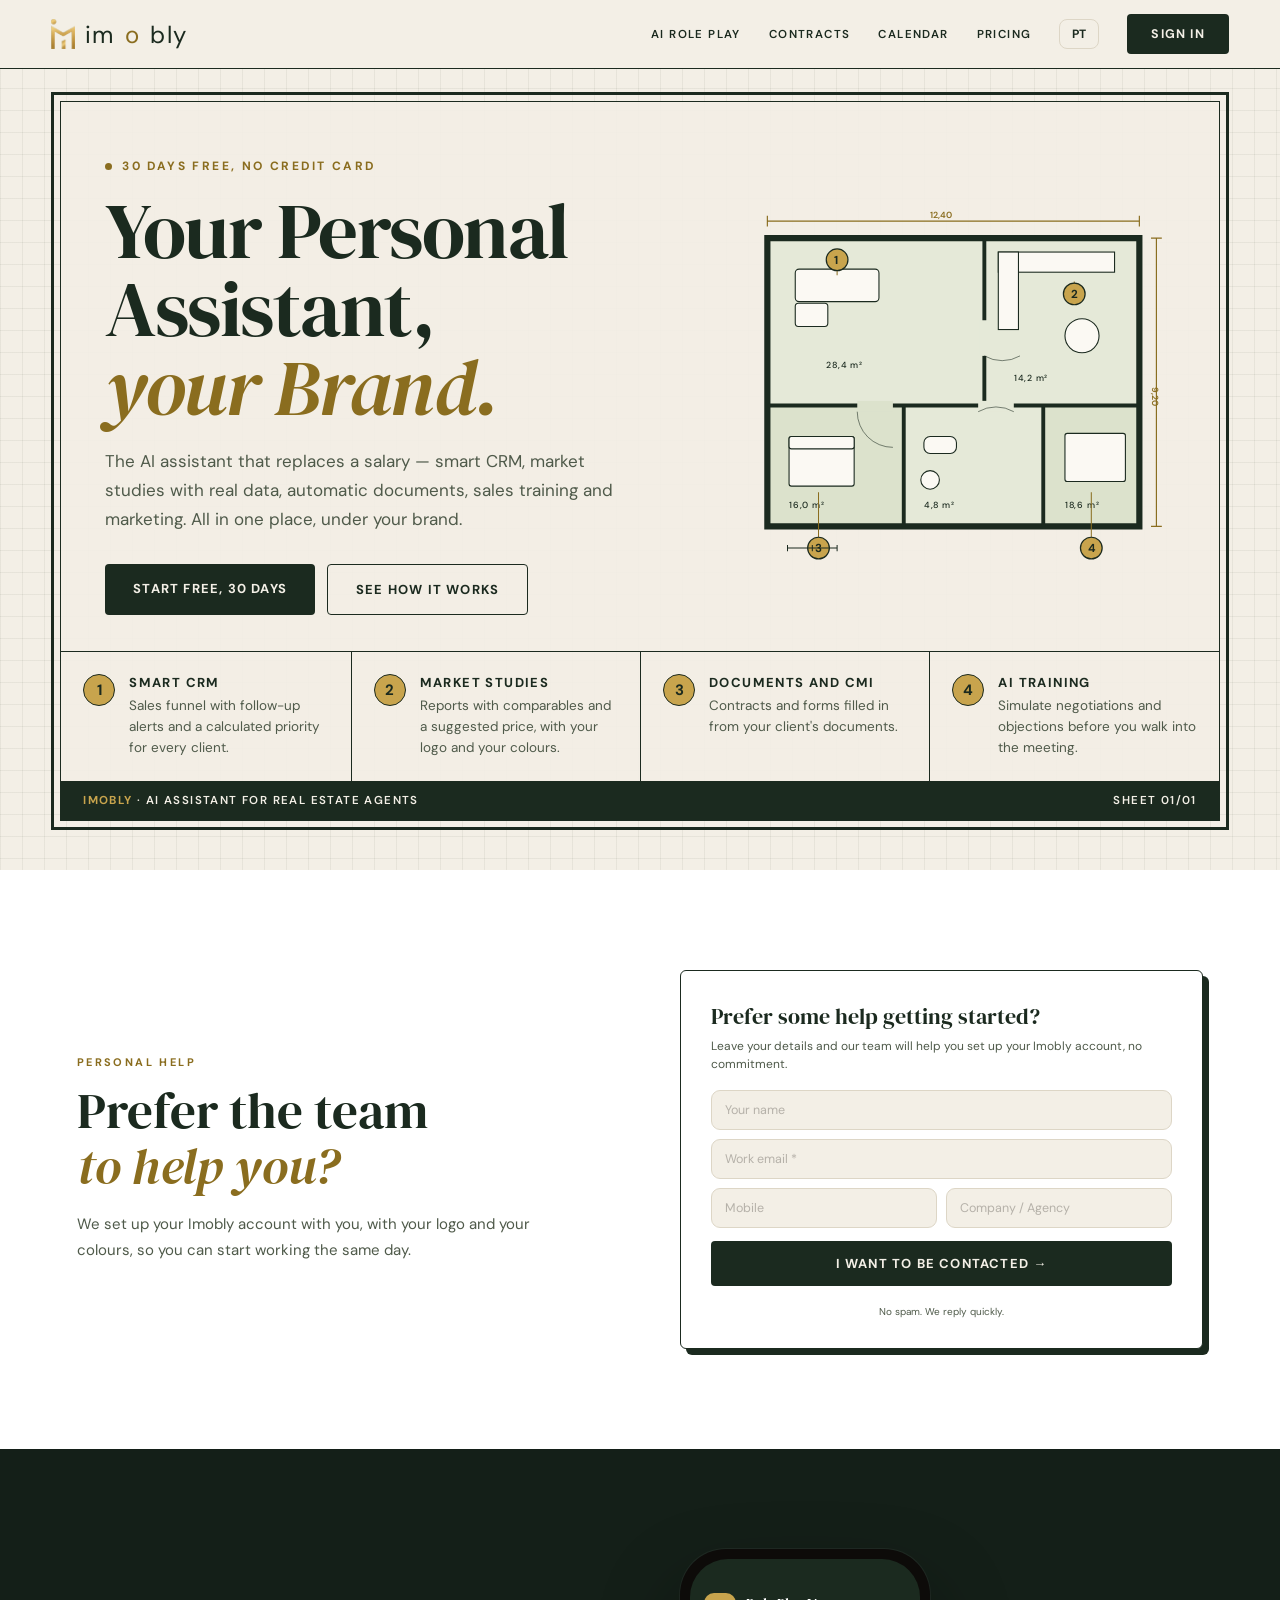
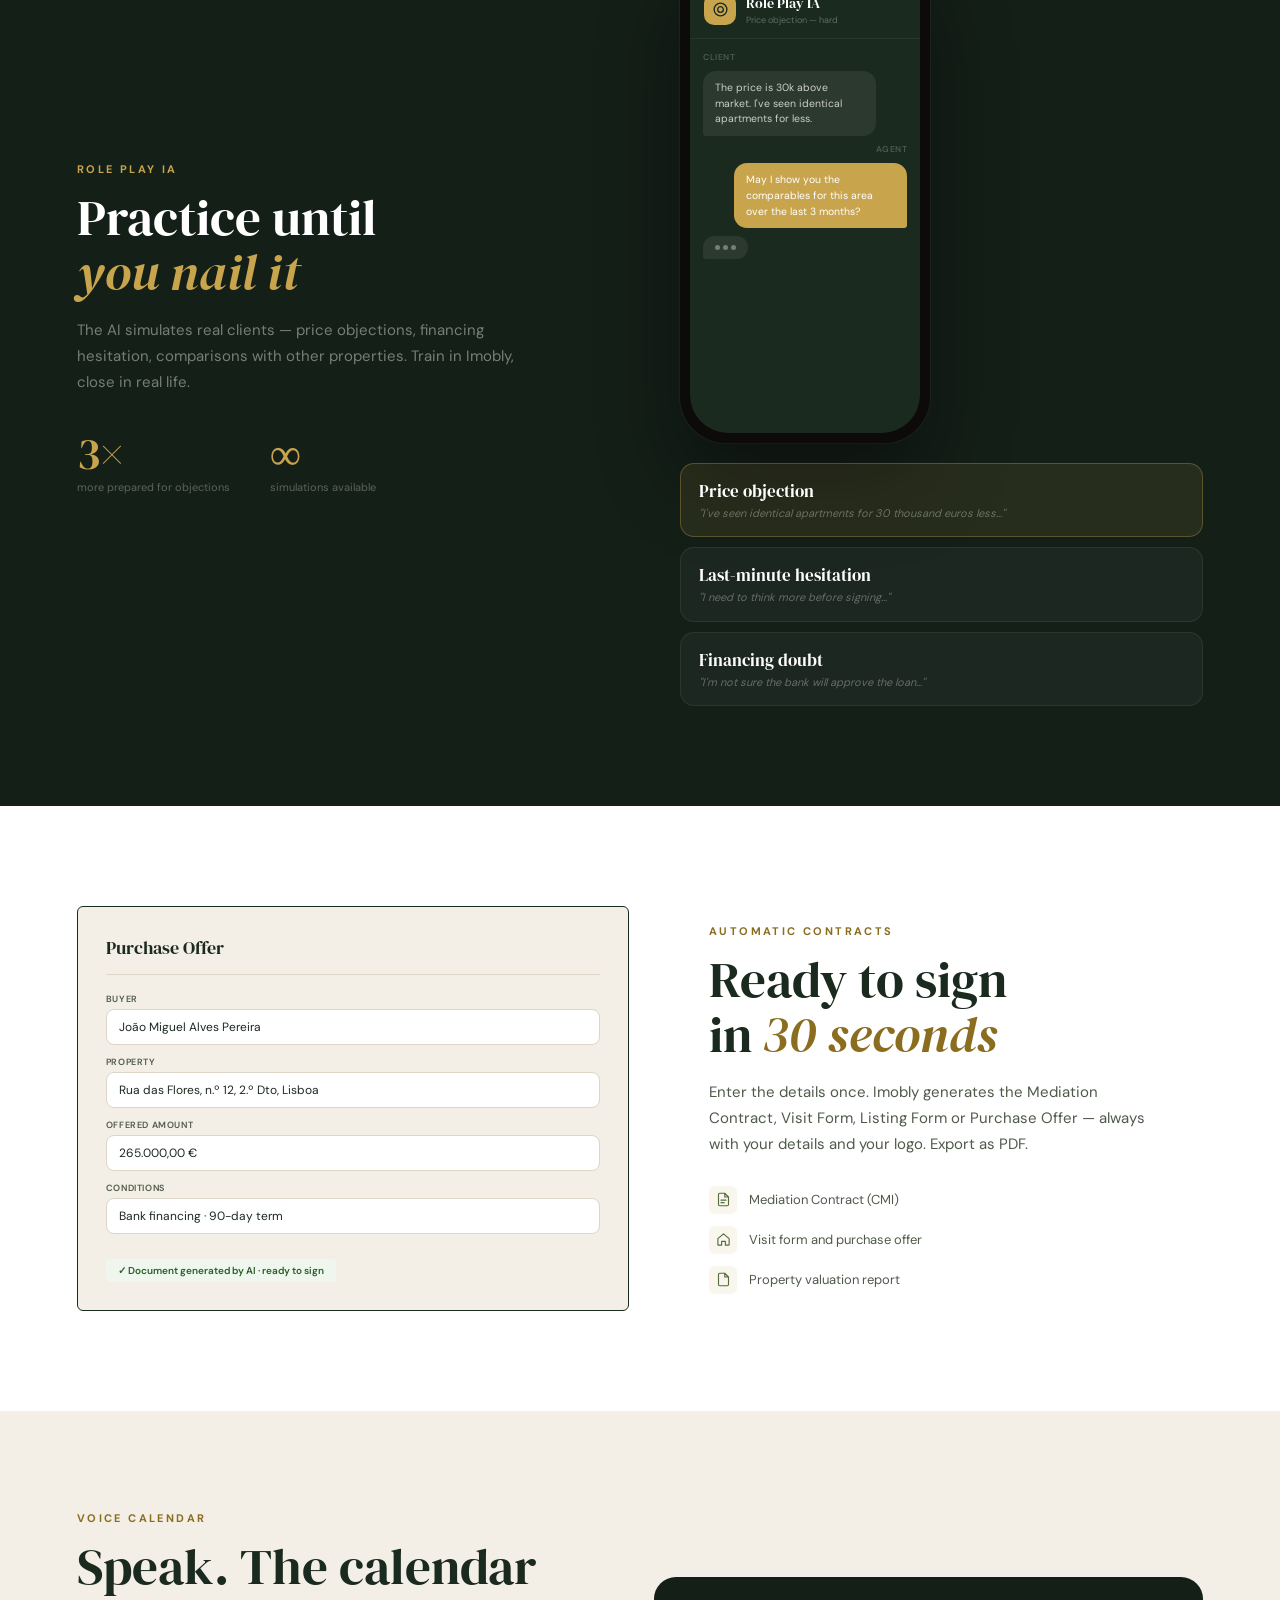
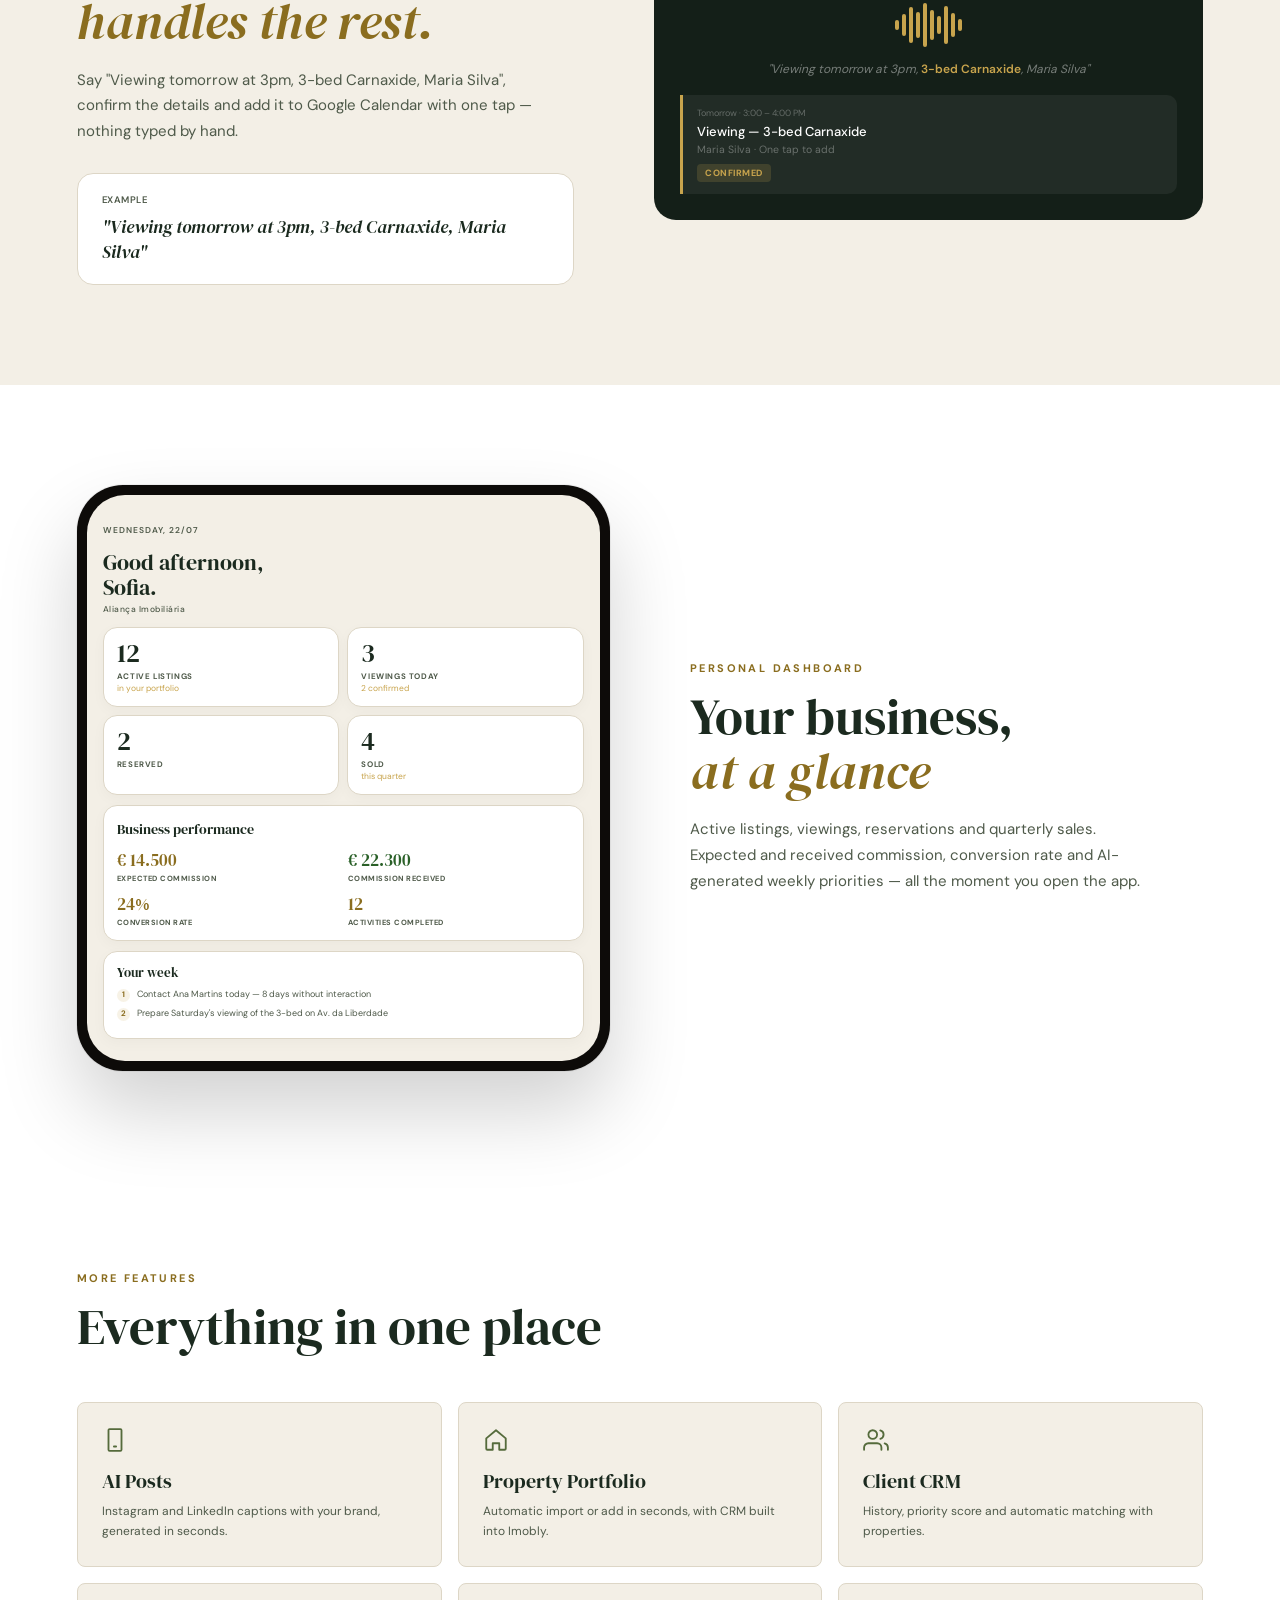
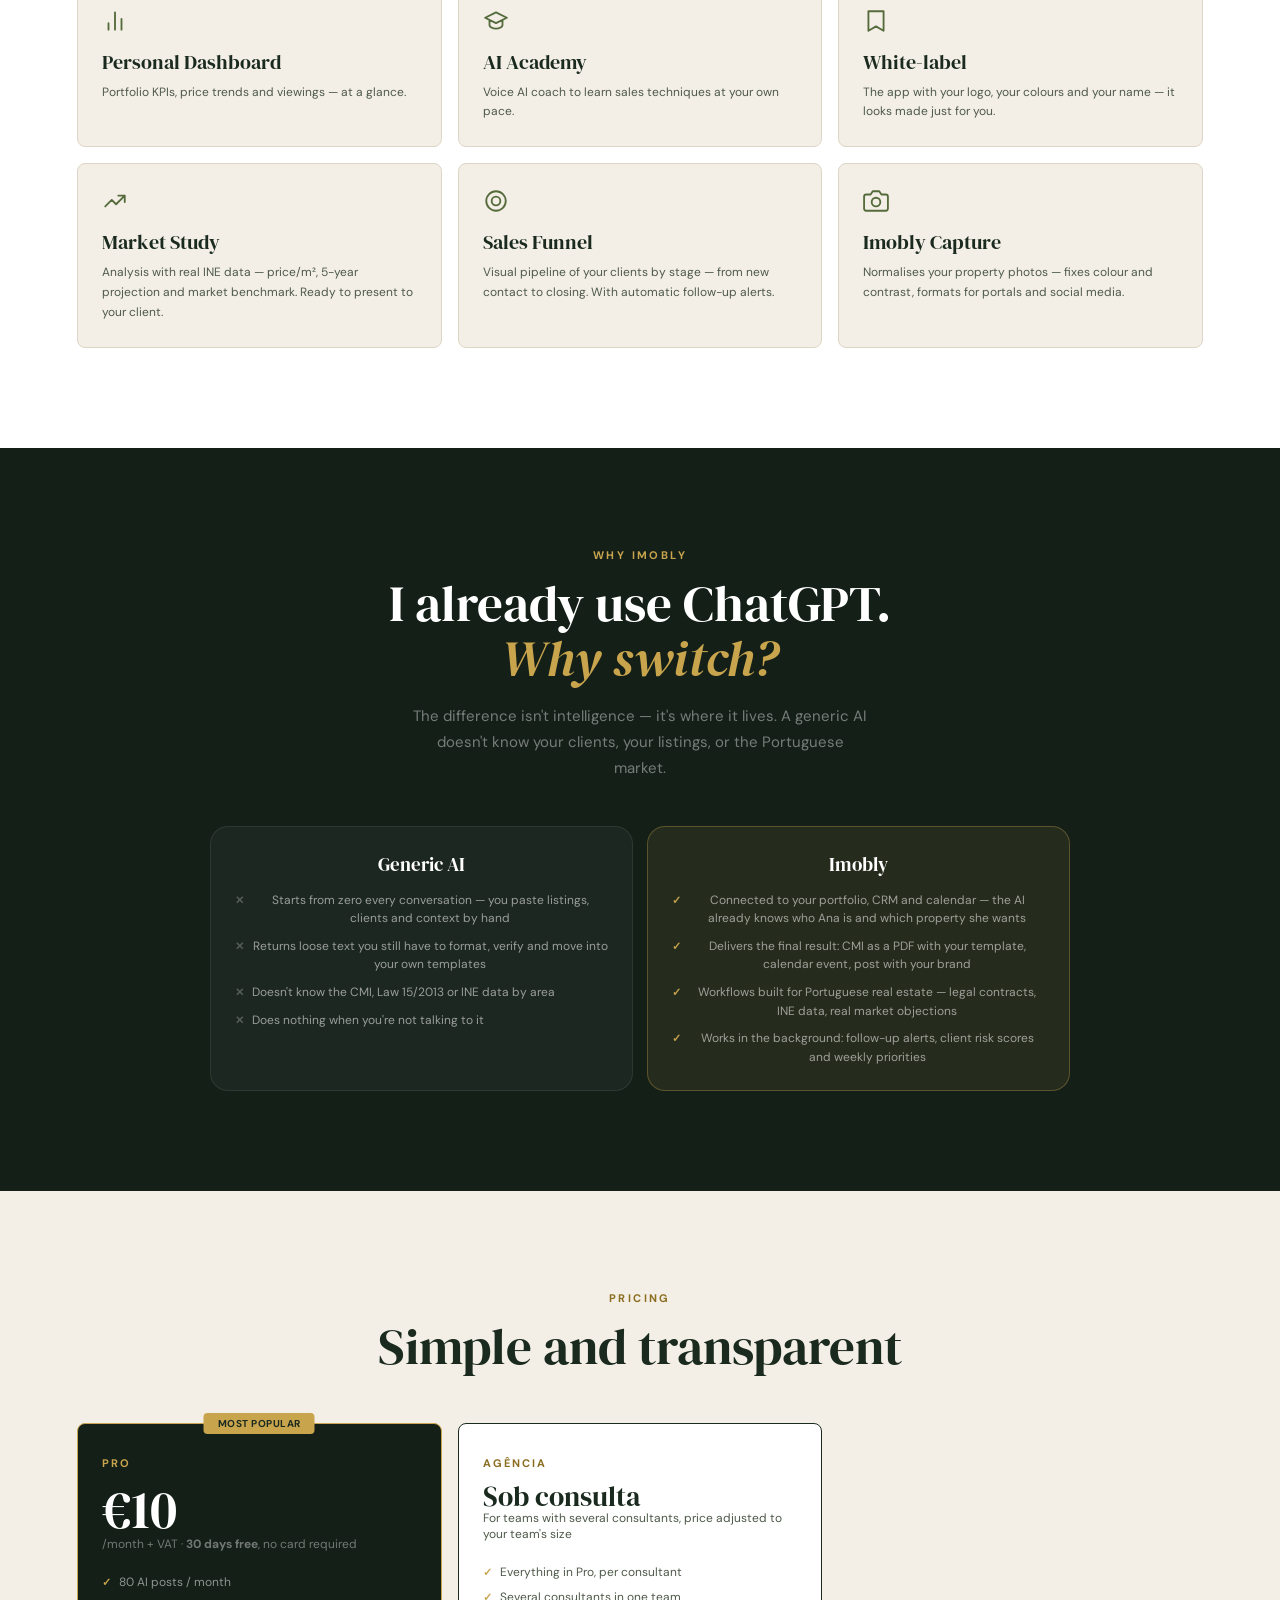
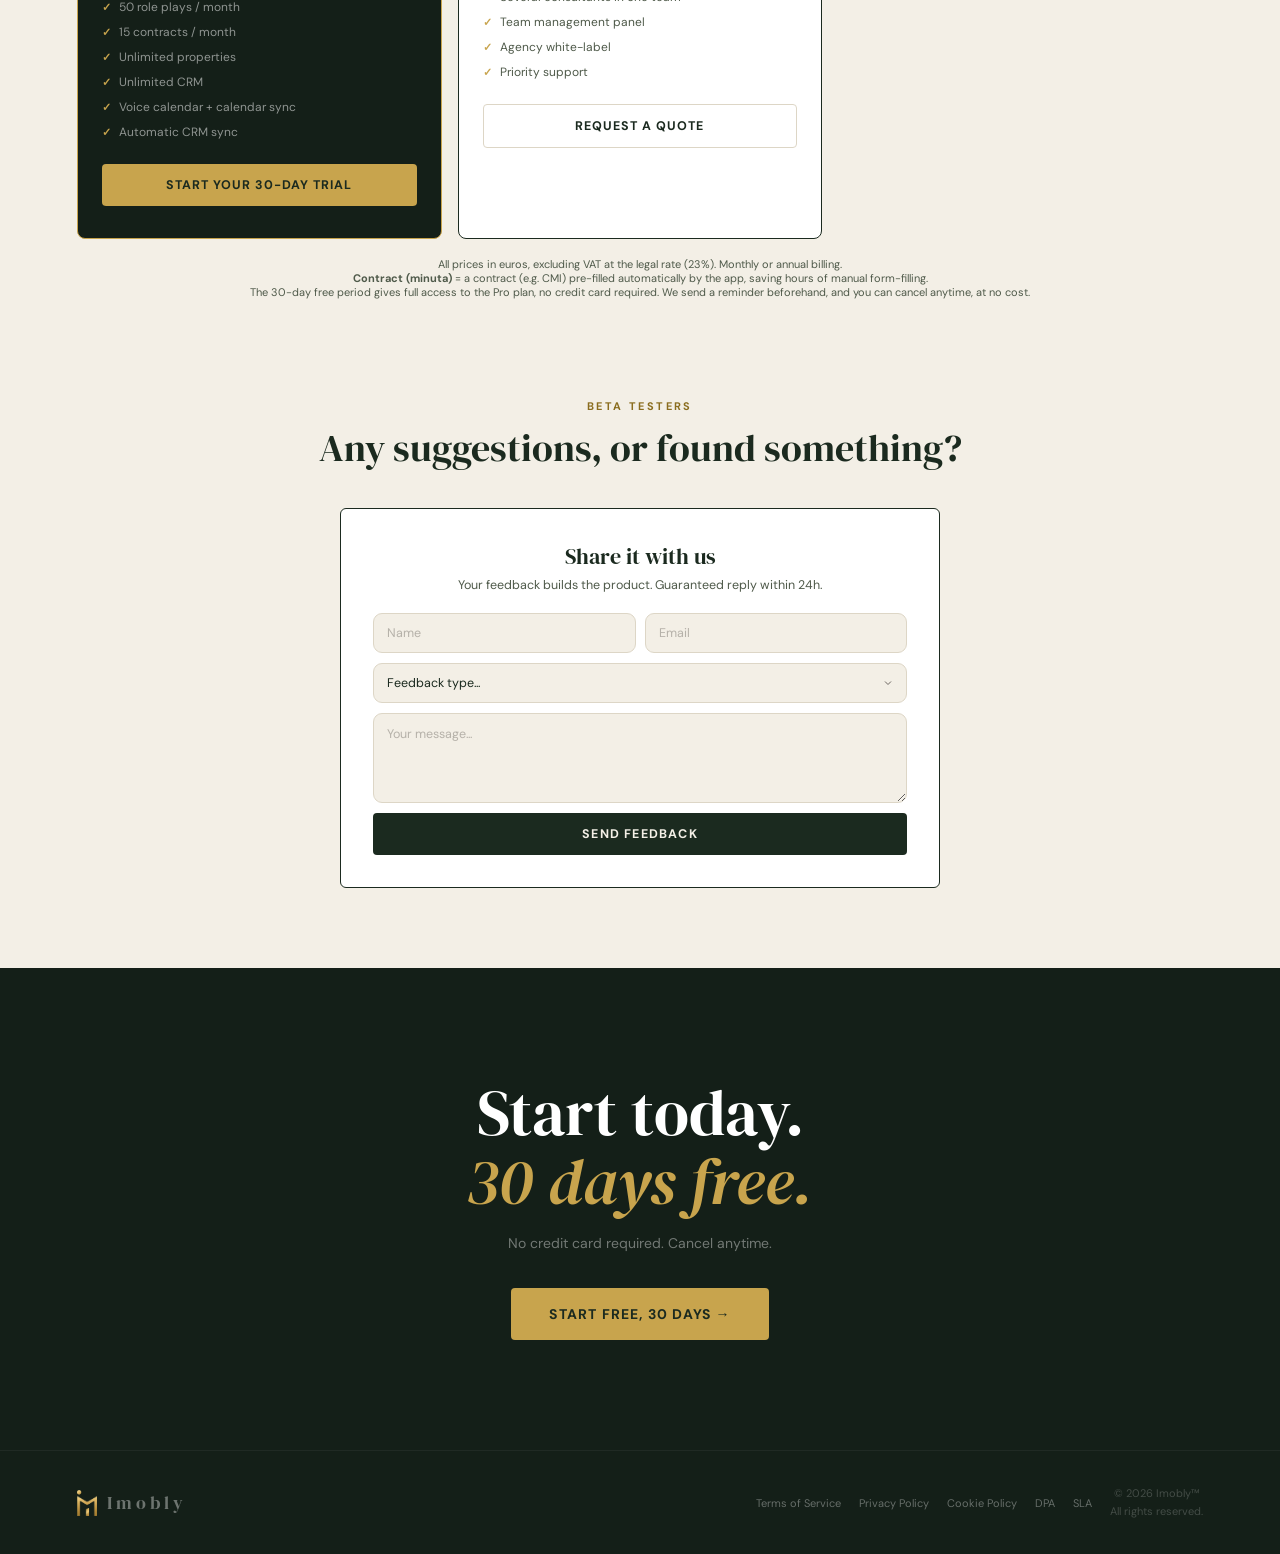
==== index.html @ bb4792b3 "Nova landing: folha de projeto com planta e legendas, DM Serif Display + DM Sans, cores da marca, sí" ====
<!DOCTYPE html>
<html lang="pt">
<head>
<meta charset="UTF-8">
<meta name="viewport" content="width=device-width, initial-scale=1.0">
<title>Imobly — A plataforma IA para consultores imobiliários</title>
<meta property="og:title" content="Imobly — A plataforma IA para consultores imobiliários">
<meta property="og:description" content="Role Play IA, minutas automáticas e agenda por voz. Os primeiros 100 a subscrever o plano Pro anual ganham 3 meses extra, grátis.">
<meta property="og:url" content="https://imobly.pt">
<meta property="og:image" content="https://imobly.pt/imobly-logo.png">
<link rel="canonical" href="https://imobly.pt">
<meta name="description" content="Role Play IA, minutas automáticas e agenda por voz. Os primeiros 100 a subscrever o plano Pro anual ganham 3 meses extra, grátis.">
<link rel="icon" type="image/png" sizes="512x512" href="/favicon-512.png">
<link rel="icon" type="image/png" sizes="192x192" href="/favicon-192.png">
<link rel="icon" type="image/png" sizes="32x32" href="/favicon-32.png">
<link rel="apple-touch-icon" href="/favicon-192.png">
<link rel="stylesheet" href="/fonts/fonts.css">
<script src="/vendor/supabase.js"></script>
<style>
body{font-variant-numeric:lining-nums}
*,*::before,*::after{box-sizing:border-box;margin:0;padding:0}
:root{
  --cream:#F3EFE6;--paper:#F6F3EC;--copper:#C8A44D;--copper-deep:#8A6D1F;
  --olive:#1B2A1F;--olive2:#2B3329;--champagne:#F3EFE6;--green:#556B3C;
  --ink:#1B2A1F;--slate:#4F5A4A;--border:#DDD6C6;
  --white:#FFFFFF;--dark:#141F18;--dark2:#1B2A1F;
  --corm:'DM Serif Display',Georgia,serif;--mont:'DM Sans',sans-serif;
}
html{scroll-behavior:smooth}
body{background:var(--cream);color:var(--ink);font-family:var(--mont);overflow-x:hidden}

/* NAV */
nav{position:fixed;top:0;left:0;right:0;z-index:100;padding:14px 4%;display:flex;align-items:center;justify-content:space-between;background:var(--cream);border-bottom:1px solid var(--ink)}
.logo{font-family:var(--mont);font-size:24px;font-weight:300;letter-spacing:1.5px;color:var(--ink);text-decoration:none}.logo .o{color:var(--copper-deep)}
.nav-links{display:flex;align-items:center;gap:28px}
.na{font-size:11.5px;font-weight:600;color:var(--ink);text-decoration:none;letter-spacing:1.4px;text-transform:uppercase;transition:color .2s}
.na:hover{color:var(--copper-deep)}
.btn{display:inline-block;padding:12px 24px;border-radius:4px;font-size:12.5px;font-weight:700;letter-spacing:1.2px;text-transform:uppercase;text-decoration:none;cursor:pointer;transition:all .2s;font-family:var(--mont);border:none}
.btn-c{background:var(--ink);color:var(--cream)}.btn-c:hover{background:var(--green)}
.btn-o{background:transparent;border:1.6px solid var(--ink);color:var(--ink)}.btn-o:hover{background:var(--ink);color:var(--cream)}

/* HERO — folha de projeto */
.sheet{background:var(--cream);background-image:linear-gradient(#1B2A1F0F 1px,transparent 1px),linear-gradient(90deg,#1B2A1F0F 1px,transparent 1px);background-size:22px 22px;padding:92px 4% 40px}
.sheet-frame{max-width:1240px;margin:0 auto;border:3px solid var(--ink);padding:6px}
.sheet-in{border:1px solid var(--ink);background:rgba(243,239,230,.9)}
.hero2{display:grid;grid-template-columns:minmax(0,7fr) minmax(0,5fr);gap:28px;padding:56px 44px 36px;align-items:center}
.kick{font-size:12px;font-weight:700;letter-spacing:2.4px;text-transform:uppercase;color:var(--copper-deep);margin-bottom:18px;display:flex;align-items:center;gap:10px}
.kick .tdot{background:var(--copper-deep)}
.tdot{width:7px;height:7px;border-radius:50%;background:var(--copper);animation:pulse 2s infinite}
@keyframes pulse{0%,100%{opacity:1}50%{opacity:.35}}
h1{font-family:var(--corm);font-size:clamp(46px,6.2vw,92px);font-weight:400;line-height:.98;letter-spacing:-1.5px;margin-bottom:22px;color:var(--ink)}
h1 em{font-style:italic;color:var(--copper-deep)}
.hero-sub{font-size:17px;line-height:1.7;color:var(--slate);margin-bottom:30px;max-width:540px}
.hero-btns{display:flex;gap:12px;flex-wrap:wrap}
.hero-btns .btn{padding:16px 28px;font-size:13px}
.plan{width:100%;height:auto;display:block}
.legend{border-top:1px solid var(--ink);display:grid;grid-template-columns:repeat(4,minmax(0,1fr))}
.legend>div{display:flex;gap:14px;padding:22px 22px}
.legend>div+div{border-left:1px solid var(--ink)}
.lgn{width:32px;height:32px;border-radius:50%;background:var(--copper);border:1.6px solid var(--ink);color:var(--ink);display:flex;align-items:center;justify-content:center;font-weight:700;font-size:15px;flex-shrink:0}
.lgt{font-weight:700;font-size:13px;letter-spacing:1.4px;text-transform:uppercase;margin-bottom:5px}
.lgp{font-size:13.5px;line-height:1.55;color:var(--slate)}
.tblock{background:var(--ink);color:var(--cream);display:flex;justify-content:space-between;gap:16px;padding:12px 22px;font-size:11.5px;letter-spacing:1.4px;text-transform:uppercase;font-weight:600}
.tblock span:first-child b{color:var(--copper)}
.nowrap{white-space:nowrap}
/* WAITING LIST CARD */
.wl{background:var(--white);border:1px solid var(--ink);border-radius:6px;padding:30px;box-shadow:6px 6px 0 var(--ink)}
.wl-t{font-family:var(--corm);font-size:22px;font-weight:500;color:var(--ink);margin-bottom:6px}
.wl-s{font-size:12px;color:var(--slate);margin-bottom:16px;line-height:1.55}




.wl-form{display:flex;flex-direction:column;gap:9px}
.row2{display:flex;gap:9px}
.row2>*{flex:1}
.inp{width:100%;padding:11px 13px;background:var(--cream);border:1px solid var(--border);border-radius:9px;font-size:12.5px;color:var(--ink);font-family:var(--mont);outline:none;transition:border-color .2s}
.inp:focus{border-color:var(--ink)}
.inp::placeholder{color:rgba(107,101,96,.45)}
.wl-btn{width:100%;padding:14px;background:var(--ink);color:var(--cream);border:none;border-radius:4px;font-size:13px;font-weight:700;letter-spacing:1.2px;text-transform:uppercase;font-family:var(--mont);cursor:pointer;transition:all .2s;margin-top:4px}
.wl-btn:hover{background:var(--green)}
.wl-btn:disabled{background:var(--border);color:var(--slate);cursor:not-allowed}
.wl-note{font-size:10px;color:var(--slate);text-align:center;margin-top:10px}
.wl-ok{display:none;text-align:center;padding:16px 0}
.wl-ok-icon{width:52px;height:52px;border-radius:26px;background:var(--copper);color:var(--ink);font-size:26px;font-weight:700;display:flex;align-items:center;justify-content:center;margin:0 auto 12px}
.wl-ok-t{font-family:var(--corm);font-size:22px;color:var(--ink);margin-bottom:8px}
.wl-ok-s{font-size:12px;color:var(--slate);line-height:1.6}

/* SECTIONS */
.sec{padding:100px 6%}
.si{max-width:1140px;margin:0 auto}
.ey{font-size:11px;font-weight:700;letter-spacing:2.4px;text-transform:uppercase;color:var(--copper-deep);margin-bottom:14px}
h2{font-family:var(--corm);font-size:clamp(34px,4vw,54px);font-weight:400;line-height:1.08;margin-bottom:18px}
h2 em{font-style:italic;color:var(--copper-deep)}
.sd h2 em,.cta-sec h2 em{color:var(--copper)}
.ssub{font-size:15px;line-height:1.72;color:var(--slate);max-width:460px}
.tcol{display:flex;align-items:center;gap:80px}
.tcol>*{flex:1}

/* ROLEPLAY — dark */
.sd{background:var(--dark);padding:100px 6%}
.sd .ey{color:var(--copper)}
.sd h2{color:#fff}
.sd .ssub{color:rgba(255,255,255,.42)}
.phone{width:250px;background:#0D0B09;border-radius:46px;padding:10px;box-shadow:0 40px 80px rgba(0,0,0,.4),0 0 0 1px rgba(255,255,255,.05)}
.pscr{background:var(--dark2);border-radius:38px;overflow:hidden;min-height:430px}
.ph{padding:34px 14px 12px;border-bottom:1px solid rgba(255,255,255,.06);display:flex;align-items:center;gap:10px}
.ph-ic{width:32px;height:32px;border-radius:10px;background:var(--copper);display:flex;align-items:center;justify-content:center;font-size:15px}
.ph-t{font-family:var(--corm);color:#fff;font-size:14px}
.ph-s{font-size:9px;color:rgba(255,255,255,.3);margin-top:1px}
.chat{padding:13px;display:flex;flex-direction:column;gap:8px}
.b{padding:9px 12px;border-radius:13px;font-size:10.5px;line-height:1.5;max-width:85%;font-family:var(--mont)}
.bai{background:rgba(255,255,255,.07);color:rgba(255,255,255,.75);align-self:flex-start;border-bottom-left-radius:3px}
.bme{background:var(--copper);color:#fff;align-self:flex-end;border-bottom-right-radius:3px}
.blbl{font-size:8.5px;font-weight:600;letter-spacing:.5px;text-transform:uppercase;color:rgba(255,255,255,.22)}
.blbl.r{text-align:right}
.bsc{background:rgba(200,164,77,.13);border:1px solid rgba(200,164,77,.22);border-radius:10px;padding:9px 11px}
.bsc strong{font-size:9px;font-weight:700;letter-spacing:.5px;text-transform:uppercase;color:var(--copper);display:block;margin-bottom:3px}
.bsc p{font-size:10px;color:rgba(255,255,255,.55);line-height:1.5}
.dots{display:flex;align-items:center;gap:3px;padding:9px 12px;background:rgba(255,255,255,.07);border-radius:13px;border-bottom-left-radius:3px;width:fit-content}
.dot{width:5px;height:5px;background:rgba(255,255,255,.35);border-radius:50%;animation:boing .9s infinite}
.dot:nth-child(2){animation-delay:.15s}.dot:nth-child(3){animation-delay:.3s}
@keyframes boing{0%,80%,100%{transform:translateY(0)}40%{transform:translateY(-4px)}}
.scns{display:flex;flex-direction:column;gap:10px}
.scn{padding:15px 18px;background:rgba(255,255,255,.04);border:1px solid rgba(255,255,255,.07);border-radius:14px;cursor:pointer;transition:all .2s}
.scn.on{background:rgba(200,164,77,.11);border-color:rgba(200,164,77,.32)}
.scn h4{font-family:var(--corm);font-size:17px;font-weight:500;color:#fff;margin-bottom:3px}
.scn p{font-size:11px;color:rgba(255,255,255,.32);font-style:italic;line-height:1.4}
.rpst{display:flex;gap:40px;margin-top:36px}
.rpn{font-family:var(--corm);font-size:44px;font-weight:400;color:var(--copper);line-height:1}
.rpl{font-size:11px;color:rgba(255,255,255,.3);margin-top:4px}

/* MINUTAS */
.sw{background:var(--white);padding:100px 6%}
.fpr{background:var(--cream);border:1px solid var(--ink);border-radius:6px;padding:28px}
.fpr-t{font-family:var(--corm);font-size:18px;font-weight:500;color:var(--ink);margin-bottom:18px;padding-bottom:14px;border-bottom:1px solid var(--border)}
.fld{margin-bottom:11px}
.flbl{font-size:9px;font-weight:600;letter-spacing:.6px;text-transform:uppercase;color:var(--slate);margin-bottom:4px}
.fval{padding:9px 12px;background:var(--white);border:1px solid var(--border);border-radius:8px;font-size:12px;color:var(--ink)}
.fok{display:inline-flex;align-items:center;gap:6px;margin-top:14px;padding:5px 12px;background:#EEF6EE;border-radius:4px;font-size:10px;font-weight:600;color:#2A6028}

/* AGENDA */
.vc{background:var(--dark);border-radius:22px;padding:26px}
.vbs{display:flex;align-items:center;justify-content:center;gap:3px;height:44px;margin-bottom:14px}
.vb{width:4px;border-radius:2px;background:var(--copper);animation:wv 1s ease-in-out infinite}
.vb:nth-child(1){height:10px;animation-delay:0s}.vb:nth-child(2){height:22px;animation-delay:.1s}
.vb:nth-child(3){height:36px;animation-delay:.2s}.vb:nth-child(4){height:26px;animation-delay:.3s}
.vb:nth-child(5){height:44px;animation-delay:.4s}.vb:nth-child(6){height:30px;animation-delay:.5s}
.vb:nth-child(7){height:18px;animation-delay:.6s}.vb:nth-child(8){height:38px;animation-delay:.7s}
.vb:nth-child(9){height:24px;animation-delay:.8s}.vb:nth-child(10){height:12px;animation-delay:.9s}
@keyframes wv{0%,100%{transform:scaleY(.4);opacity:.4}50%{transform:scaleY(1);opacity:1}}
.vq{font-size:12px;color:rgba(255,255,255,.42);text-align:center;font-style:italic;margin-bottom:18px}
.vq span{color:var(--copper);font-style:normal;font-weight:600}
.cev{background:rgba(255,255,255,.06);border-left:3px solid var(--copper);border-radius:0 10px 10px 0;padding:12px 14px}
.ct{font-size:9px;color:rgba(255,255,255,.3);margin-bottom:4px}
.cn{font-size:13px;color:#fff;font-weight:500}
.cs{font-size:10.5px;color:rgba(255,255,255,.32);margin-top:3px}
.ctg{display:inline-block;margin-top:8px;padding:3px 8px;background:rgba(200,164,77,.18);border-radius:4px;font-size:9px;font-weight:700;color:var(--copper);letter-spacing:.5px}


/* DASHBOARD MOCKUP */
.dphone{width:280px;background:#0D0B09;border-radius:46px;padding:10px;box-shadow:0 40px 80px rgba(0,0,0,.18),0 0 0 1px rgba(0,0,0,.05);margin:0 auto}
.dscr{background:var(--cream);border-radius:38px;overflow:hidden;padding:30px 16px 22px}
.dgreet{font-family:var(--corm);font-size:22px;color:var(--ink);line-height:1.15;margin-bottom:3px}
.ddate{font-size:8.5px;font-weight:600;letter-spacing:1px;text-transform:uppercase;color:var(--slate);margin-bottom:14px}
.dkpis{display:grid;grid-template-columns:1fr 1fr;gap:8px;margin-bottom:10px}
.dk{background:var(--white);border:1px solid var(--border);border-radius:14px;padding:12px 13px;box-shadow:0 4px 14px rgba(0,0,0,.03)}
.dk-n{font-family:var(--corm);font-size:26px;color:var(--ink);line-height:1}
.dk-l{font-size:8px;font-weight:700;letter-spacing:.6px;text-transform:uppercase;color:var(--slate);margin-top:5px}
.dk-s{font-size:8.5px;color:var(--copper);margin-top:2px}
.dperf{background:var(--white);border:1px solid var(--border);border-radius:14px;padding:13px;box-shadow:0 4px 14px rgba(0,0,0,.03)}
.dperf-t{font-family:var(--corm);font-size:14px;color:var(--ink);margin-bottom:9px}
.dperf-g{display:grid;grid-template-columns:1fr 1fr;gap:9px}
.dp-n{font-family:var(--corm);font-size:17px;color:#2A6028}
.dp-n.gold{color:var(--copper-deep)}
.dp-l{font-size:7.5px;font-weight:700;letter-spacing:.5px;text-transform:uppercase;color:var(--slate);margin-top:2px}
.dtask{background:var(--white);border:1px solid var(--border);border-radius:14px;padding:12px 13px;margin-top:10px;box-shadow:0 4px 14px rgba(0,0,0,.03)}
.dtask-t{font-family:var(--corm);font-size:13px;color:var(--ink);margin-bottom:7px}
.dtask-i{display:flex;gap:7px;align-items:flex-start;font-size:9px;color:var(--slate);line-height:1.45;margin-bottom:5px}
.dtask-n{width:13px;height:13px;border-radius:50%;background:rgba(200,164,77,.14);color:var(--copper-deep);font-size:8px;font-weight:700;display:flex;align-items:center;justify-content:center;flex-shrink:0;margin-top:1px}

/* FEATURES */
.fg{display:grid;grid-template-columns:repeat(3,1fr);gap:16px;margin-top:48px}
.fc{padding:24px;background:var(--cream);border:1px solid var(--border);border-radius:8px;transition:all .2s}
.fc:hover{border-color:var(--ink)}
.fi{margin-bottom:14px;display:flex}.fi svg{width:26px;height:26px;stroke:var(--green);fill:none;stroke-width:1.7;stroke-linecap:round;stroke-linejoin:round}
.fc h3{font-family:var(--corm);font-size:20px;font-weight:500;color:var(--ink);margin-bottom:7px}
.fc p{font-size:12px;color:var(--slate);line-height:1.65}


/* PORQUE IMOBLY */
.cmp{display:grid;grid-template-columns:1fr 1fr;gap:14px;margin-top:44px;max-width:860px;margin-left:auto;margin-right:auto}
.cmp-c{border-radius:18px;padding:24px}
.cmp-c.g{background:rgba(255,255,255,.04);border:1px solid rgba(255,255,255,.08)}
.cmp-c.i{background:rgba(200,164,77,.10);border:1px solid rgba(200,164,77,.32)}
.cmp-t{font-family:var(--corm);font-size:19px;color:#fff;margin-bottom:14px}
.cmp-c ul{list-style:none;display:flex;flex-direction:column;gap:9px}
.cmp-c li{font-size:12px;line-height:1.55;color:rgba(255,255,255,.55);display:flex;gap:8px;align-items:flex-start}
.cmp-c.g li::before{content:'✕';color:rgba(255,255,255,.25);font-weight:700;flex-shrink:0;font-size:11px;margin-top:1px}
.cmp-c.i li::before{content:'✓';color:var(--copper);font-weight:700;flex-shrink:0;font-size:11px;margin-top:1px}
@media(max-width:700px){.cmp{grid-template-columns:1fr}}

/* PRICING */
.pg{display:grid;grid-template-columns:repeat(3,1fr);gap:16px;margin-top:48px}
.pc{padding:32px 24px;background:var(--white);border:1px solid var(--ink);border-radius:8px;position:relative}
.pc.hot{background:var(--dark);border-color:var(--copper)}
.pcb{position:absolute;top:-11px;left:50%;transform:translateX(-50%);padding:4px 14px;background:var(--copper);border-radius:4px;font-size:10px;font-weight:700;color:var(--ink);letter-spacing:.5px;text-transform:uppercase;white-space:nowrap}
.pcn{font-size:11px;font-weight:700;letter-spacing:2px;text-transform:uppercase;color:var(--copper-deep);margin-bottom:12px}
.pc.hot .pcn{color:var(--copper)}
.pcp{font-family:var(--corm);font-size:54px;font-weight:400;line-height:1;color:var(--ink)}
.pc.hot .pcp{color:#fff}
.pcpe{font-size:12px;color:var(--slate);margin-bottom:22px}
.pc.hot .pcpe{color:rgba(255,255,255,.4)}
.pcl{list-style:none;display:flex;flex-direction:column;gap:9px;margin-bottom:24px}
.pcl li{font-size:12px;color:var(--slate);display:flex;align-items:center;gap:8px}
.pc.hot .pcl li{color:rgba(255,255,255,.52)}
.pcl li::before{content:'✓';color:var(--copper);font-weight:700;font-size:11px;flex-shrink:0}
.pcl li.no{color:var(--slate);opacity:.75}
.pcl li.no::before{content:'✕';color:#C0392B}
.pbtn{display:block;text-align:center;padding:13px;border-radius:4px;font-size:12.5px;font-weight:700;letter-spacing:1px;text-transform:uppercase;text-decoration:none;transition:all .2s}
.pbo{border:1.5px solid var(--border);color:var(--ink)}.pbo:hover{border-color:var(--copper);color:var(--copper)}
.pbf{background:var(--copper);color:var(--ink);border:none;font-weight:700}.pbf:hover{background:#D9BC72}

/* FEEDBACK */
.fb-card{background:var(--white);border:1px solid var(--ink);border-radius:6px;padding:32px;max-width:600px;margin:40px auto 0}
.fb-t{font-family:var(--corm);font-size:22px;font-weight:500;color:var(--ink);margin-bottom:6px}
.fb-s{font-size:12.5px;color:var(--slate);margin-bottom:20px}
.fb-form{display:flex;flex-direction:column;gap:10px}
select.inp{appearance:none;background-image:url("data:image/svg+xml,%3Csvg xmlns='http://www.w3.org/2000/svg' width='12' height='12' viewBox='0 0 24 24'%3E%3Cpath d='M6 9l6 6 6-6' fill='none' stroke='%236B6560' stroke-width='2'/%3E%3C/svg%3E");background-repeat:no-repeat;background-position:right 12px center;background-color:var(--cream)}
textarea.inp{resize:vertical;min-height:90px;line-height:1.5}
.fb-btn{padding:13px;background:var(--ink);color:var(--cream);border:none;border-radius:4px;font-size:12.5px;font-weight:700;letter-spacing:1.2px;text-transform:uppercase;font-family:var(--mont);cursor:pointer;transition:all .2s}
.fb-btn:hover{background:var(--green)}
.fb-ok{display:none;text-align:center;padding:16px;color:var(--copper-deep);font-family:var(--corm);font-size:18px}

/* CTA */
.cta-sec{background:var(--dark);padding:110px 6%;text-align:center}
.cta-sec h2{color:#fff;font-size:clamp(42px,5vw,66px)}
.cta-sec p{font-size:14px;color:rgba(255,255,255,.4);margin-bottom:36px;margin-top:14px}
.cta-sec .btn{padding:17px 38px;font-size:14px;border-radius:4px;background:var(--copper);color:var(--ink)}
.cta-sec .btn:hover{background:#D9BC72}

/* FOOTER */
footer{background:var(--dark);padding:34px 6%;border-top:1px solid rgba(255,255,255,.05)}
.fi2{max-width:1140px;margin:0 auto;display:flex;align-items:center;justify-content:space-between}
.flogo{font-family:var(--corm);font-size:18px;letter-spacing:4px;color:rgba(255,255,255,.38)}
.fcopy{font-size:11px;color:rgba(255,255,255,.2);line-height:1.6;text-align:center}

/* RESPONSIVE */
@media(max-width:900px){
  .tcol{flex-direction:column;gap:40px}
  .hero2{grid-template-columns:1fr;padding:36px 22px 24px}
  .legend{grid-template-columns:1fr 1fr}
  .legend>div+div{border-left:none}
  .legend>div:nth-child(even){border-left:1px solid var(--ink)}
  .legend>div:nth-child(n+3){border-top:1px solid var(--ink)}
  .tblock{flex-direction:column;gap:4px}
  .sec,.sd,.sw{padding:70px 6%}
  .fg,.pg{grid-template-columns:1fr}
  nav{padding:14px 5%}
  .nav-links{display:none}
  .fi2{flex-direction:column;gap:8px;text-align:center}
}
</style>
</head>
<body>

<!-- NAV -->
<nav>
  <a href="#" class="logo" style="display:flex;align-items:center;gap:10px"><img src="/imobly-simbolo.png" alt="" style="height:30px;width:auto">im<span class="o">o</span>bly</a>
  <div class="nav-links">
    <a href="#roleplay" class="na" data-i18n="navRp">Role Play IA</a>
    <a href="#minutas" class="na" data-i18n="navMin">Minutas</a>
    <a href="#agenda" class="na" data-i18n="navAg">Agenda</a>
    <a href="#precos" class="na" data-i18n="navPr">Preços</a>
    <button id="lang-btn" onclick="alternarIdioma()" style="background:none;border:1px solid var(--border);border-radius:8px;padding:6px 12px;font-size:12px;font-weight:700;color:var(--ink);cursor:pointer;font-family:var(--mont)">EN</button>
    <a href="https://app.imobly.pt" class="btn btn-c" data-i18n="navEntrar">Entrar</a>
  </div>
</nav>

<!-- HERO -->
<div class="sheet"><div class="sheet-frame"><div class="sheet-in">
  <div class="hero2">
    <div>
      <div class="kick"><span class="tdot"></span><span data-i18n="tagEA">30 dias grátis, sem cartão de crédito</span></div>
      <h1 data-i18n="h1">O seu Assistente Pessoal,<br><em>a sua Marca.</em></h1>
      <p class="hero-sub" data-i18n="heroSub">O assistente IA que substitui um ordenado — CRM inteligente, estudos de mercado com dados reais, documentos automáticos, treino de vendas e marketing. Tudo num só lugar, com a sua marca.</p>
      <div class="hero-btns">
      <a href="https://app.imobly.pt?modo=registo" class="btn btn-c" data-i18n="ctaEA">Começar grátis, 30 dias</a>
      <a href="#roleplay" class="btn btn-o" data-i18n="ctaComo">Ver como funciona</a>
    </div>
    </div>
    <div><svg class="plan" role="img" aria-label="Planta de um apartamento com cotas e quatro marcações numeradas" viewBox="0 0 560 470"><rect x="34" y="44" width="480" height="372" fill="#E5E9D8"/><rect x="34" y="260" width="176" height="156" fill="#DCE2CC"/><rect x="390" y="260" width="124" height="156" fill="#DCE2CC"/><g stroke="#1B2A1F" stroke-width="1.4" fill="#FBF9F3"><rect x="70" y="84" width="108" height="42" rx="5"/><rect x="70" y="128" width="42" height="30" rx="4"/><rect x="332" y="62" width="150" height="26"/><rect x="332" y="62" width="26" height="100"/><circle cx="440" cy="170" r="22"/><rect x="62" y="300" width="84" height="64" rx="3"/><rect x="62" y="300" width="84" height="16" rx="3"/><rect x="418" y="296" width="78" height="62" rx="3"/><rect x="236" y="300" width="42" height="22" rx="8"/><circle cx="244" cy="356" r="12"/></g><path d="M34 44H514V416H34Z" fill="none" stroke="#1B2A1F" stroke-width="8"/><path d="M314 44V260M34 260H514M210 260V416M390 260V416" stroke="#1B2A1F" stroke-width="5" fill="none"/><rect x="308" y="150" width="14" height="46" fill="#E5E9D8"/><rect x="150" y="254" width="46" height="14" fill="#DCE2CC"/><rect x="306" y="254" width="46" height="14" fill="#E5E9D8"/><path d="M314 196A46 46 0 0 0 360 196M150 268A46 46 0 0 0 196 314M306 268A46 46 0 0 1 352 268" fill="none" stroke="#1B2A1F" stroke-width="1.2" opacity=".6"/><g font-family="DM Sans, sans-serif" font-size="11.5" font-weight="500" fill="#1B2A1F" letter-spacing="1"><text x="110" y="212">28,4 m²</text><text x="352" y="228">14,2 m²</text><text x="62" y="392">16,0 m²</text><text x="236" y="392">4,8 m²</text><text x="418" y="392">18,6 m²</text></g><g stroke="#8A6D1F" stroke-width="1.5" fill="none"><path d="M34 22H514M34 15V29M514 15V29"/><path d="M536 44V416M529 44H543M529 416H543"/></g><g font-family="DM Sans, sans-serif" font-size="11.5" font-weight="600" fill="#8A6D1F"><text x="244" y="18">12,40</text><text x="530" y="236" transform="rotate(90 530 236)">9,20</text></g><g font-family="DM Sans, sans-serif" font-weight="700" font-size="15" fill="#1B2A1F"><path d="M124 92L124 72" stroke="#8A6D1F" stroke-width="1.3"/><circle cx="124" cy="72" r="14" fill="#C8A44D" stroke="#1B2A1F" stroke-width="1.6"/><text x="119.6" y="77.4">1</text><path d="M430 100L430 130" stroke="#8A6D1F" stroke-width="1.3"/><circle cx="430" cy="116" r="14" fill="#C8A44D" stroke="#1B2A1F" stroke-width="1.6"/><text x="425.6" y="121.4">2</text><path d="M100 372L100 430" stroke="#8A6D1F" stroke-width="1.3"/><circle cx="100" cy="444" r="14" fill="#C8A44D" stroke="#1B2A1F" stroke-width="1.6"/><text x="95.6" y="449.4">3</text><path d="M452 372L452 430" stroke="#8A6D1F" stroke-width="1.3"/><circle cx="452" cy="444" r="14" fill="#C8A44D" stroke="#1B2A1F" stroke-width="1.6"/><text x="447.6" y="449.4">4</text></g><g stroke="#1B2A1F" stroke-width="1.3" fill="none"><path d="M60 444H124M60 440V448M92 440V448M124 440V448"/></g></svg></div>
  </div>
  <div class="legend"><div><span class="lgn">1</span><div><div class="lgt" data-i18n="lg1T">CRM inteligente</div><div class="lgp" data-i18n="lg1P">Funil de vendas com alertas de follow-up e prioridade calculada para cada cliente.</div></div></div><div><span class="lgn">2</span><div><div class="lgt" data-i18n="lg2T">Estudos de mercado</div><div class="lgp" data-i18n="lg2P">Relatórios com comparáveis e preço sugerido, com o seu logótipo e as suas cores.</div></div></div><div><span class="lgn">3</span><div><div class="lgt" data-i18n="lg3T">Documentos e CMI</div><div class="lgp" data-i18n="lg3P">Contratos e fichas preenchidos a partir dos documentos do cliente.</div></div></div><div><span class="lgn">4</span><div><div class="lgt" data-i18n="lg4T">Treino com IA</div><div class="lgp" data-i18n="lg4P">Simule negociações e objeções antes de entrar na reunião.</div></div></div></div>
  <div class="tblock"><span data-i18n="tbL"><b>Imobly</b> · Assistente com IA para consultores imobiliários</span><span class="nowrap" data-i18n="tbR">Folha 01/01</span></div>
</div></div></div>

<!-- AJUDA A COMEÇAR / LISTA -->
<div class="sw" id="lista">
  <div class="tcol si">
    <div>
      <div class="ey" data-i18n="ajEy">Ajuda personalizada</div>
      <h2 data-i18n="ajH2">Prefere que a<br><em>equipa ajude?</em></h2>
      <p class="ssub" data-i18n="ajSub">Configuramos consigo a conta Imobly, com o seu logótipo e as suas cores, para começar a trabalhar no mesmo dia.</p>
    </div>
    <div>
      <div class="wl">
      <div id="wl-form-area">
        <div class="wl-t" data-i18n="wlT">Prefere ajuda a começar?</div>
        <div class="wl-s" data-i18n="wlS">Deixe os seus dados e a nossa equipa ajuda-o a configurar a sua conta Imobly, sem compromisso.</div>
        <div class="wl-form">
          <input class="inp" id="wl-nome" data-i18n-ph="phNome" placeholder="O seu nome" type="text">
          <input class="inp" id="wl-email" data-i18n-ph="phEmail" placeholder="Email profissional *" type="email" required>
          <div class="row2">
            <input class="inp" id="wl-tel" data-i18n-ph="phTel" placeholder="Telemóvel" type="tel">
            <input class="inp" id="wl-empresa" data-i18n-ph="phEmp" placeholder="Empresa / Agência" type="text">
          </div>
          <button class="wl-btn" id="wl-btn" onclick="submeterLista()" data-i18n="wlBtn">Quero ser contactado →</button>
          <p class="wl-note" data-i18n="wlNote">Sem spam. Respondemos rapidamente.</p>
        </div>
      </div>
      <div class="wl-ok" id="wl-ok">
        <div class="wl-ok-icon">✓</div>
        <div class="wl-ok-t" data-i18n="wlOkT">Recebido!</div>
        <p class="wl-ok-s" data-i18n="wlOkS">Entraremos em contacto brevemente para o ajudar a começar.</p>
      </div>
    </div>
    </div>
  </div>
</div>

<!-- ROLE PLAY IA -->
<div class="sd" id="roleplay">
  <div class="tcol si">
    <div>
      <div class="ey">Role Play IA</div>
      <h2 data-i18n="rpH2">Pratica até<br><em>acertar na certa</em></h2>
      <p class="ssub" data-i18n="rpSub">A IA simula clientes reais — objeções ao preço, hesitações de financiamento, comparações com outros imóveis. Treina no Imobly, fecha na vida real.</p>
      <div class="rpst">
        <div><div class="rpn">3×</div><div class="rpl" data-i18n="rpSt1">mais preparado para objeções</div></div>
        <div><div class="rpn">∞</div><div class="rpl" data-i18n="rpSt2">simulações disponíveis</div></div>
      </div>
    </div>
    <div style="display:flex;flex-direction:column;gap:20px">
      <div class="phone">
        <div class="pscr">
          <div class="ph">
            <div class="ph-ic"><svg viewBox="0 0 24 24" width="17" height="17" fill="none" stroke="#1B2A1F" stroke-width="1.9" stroke-linecap="round" stroke-linejoin="round" aria-hidden="true"><path d="M12 21a9 9 0 100-18 9 9 0 000 18zM12 16a4 4 0 100-8 4 4 0 000 8z"/></svg></div>
            <div><div class="ph-t">Role Play IA</div><div class="ph-s" data-i18n="rpPhS">Objeção de preço — difícil</div></div>
          </div>
          <div class="chat">
            <div class="blbl" data-i18n="lblCliente">Cliente</div>
            <div class="b bai" id="c1" style="opacity:0" data-i18n="c1">O preço está 30 mil acima do mercado. Vi apartamentos iguais mais baratos.</div>
            <div class="blbl r" data-i18n="lblConsultor">Consultor</div>
            <div class="b bme" id="c2" style="opacity:0" data-i18n="c2">Posso mostrar-lhe os comparáveis desta zona nos últimos 3 meses?</div>
            <div class="dots" id="cdots" style="opacity:0"><div class="dot"></div><div class="dot"></div><div class="dot"></div></div>
            <div class="b bai" id="c3" style="opacity:0" data-i18n="c3">Mas o condomínio também é caro. Como justifica?</div>
            <div class="bsc" id="c4" style="opacity:0">
              <strong data-i18n="c4T">Avaliação Imobly</strong>
              <p data-i18n="c4P">Boa gestão da primeira objeção. Para duplas, separa os temas e responde com dados concretos.</p>
            </div>
          </div>
        </div>
      </div>
      <div class="scns">
        <div class="scn on"><h4 data-i18n="sc1T">Objeção de preço</h4><p data-i18n="sc1P">"Vi apartamentos iguais por menos 30 mil euros..."</p></div>
        <div class="scn"><h4 data-i18n="sc2T">Hesitação de último minuto</h4><p data-i18n="sc2P">"Preciso de pensar mais antes de assinar..."</p></div>
        <div class="scn"><h4 data-i18n="sc3T">Dúvida de financiamento</h4><p data-i18n="sc3P">"Não sei se o banco aprova o crédito..."</p></div>
      </div>
    </div>
  </div>
</div>

<!-- MINUTAS -->
<div class="sw" id="minutas">
  <div class="tcol si">
    <div class="fpr">
      <div class="fpr-t" data-i18n="fprT">Proposta de Compra</div>
      <div class="fld"><div class="flbl" data-i18n="fl1">Proponente</div><div class="fval">João Miguel Alves Pereira</div></div>
      <div class="fld"><div class="flbl" data-i18n="fl2">Imóvel</div><div class="fval">Rua das Flores, n.º 12, 2.º Dto, Lisboa</div></div>
      <div class="fld"><div class="flbl" data-i18n="fl3">Valor proposto</div><div class="fval">265.000,00 €</div></div>
      <div class="fld"><div class="flbl" data-i18n="fl4">Condições</div><div class="fval" data-i18n="fv4">Crédito bancário · Prazo 90 dias</div></div>
      <div class="fok" data-i18n="fok">✓ Documento gerado pela IA · pronto a assinar</div>
    </div>
    <div>
      <div class="ey" data-i18n="minEy">Minutas automáticas</div>
      <h2 data-i18n="minH2">Prontos a assinar<br>em <em>30 segundos</em></h2>
      <p class="ssub" data-i18n="minSub">Preencha os dados uma vez. O Imobly gera Contrato de Mediação, Ficha de Visita, Ficha de Angariação ou Proposta de Compra — sempre com os seus dados e o seu logótipo. Exporte em PDF.</p>
      <div style="margin-top:28px;display:flex;flex-direction:column;gap:12px">
        <div style="display:flex;align-items:center;gap:12px"><div style="width:28px;height:28px;background:rgba(200,164,77,.1);border-radius:6px;display:flex;align-items:center;justify-content:center"><svg viewBox="0 0 24 24" width="15" height="15" fill="none" stroke="#556B3C" stroke-width="1.8" stroke-linecap="round" stroke-linejoin="round" aria-hidden="true"><path d="M14 2H6a2 2 0 00-2 2v16a2 2 0 002 2h12a2 2 0 002-2V8zM14 2v6h6M8 13h8M8 17h5"/></svg></div><span style="font-size:13px;color:var(--slate)" data-i18n="minL1">Contrato de Mediação (CMI)</span></div>
        <div style="display:flex;align-items:center;gap:12px"><div style="width:28px;height:28px;background:rgba(200,164,77,.1);border-radius:6px;display:flex;align-items:center;justify-content:center"><svg viewBox="0 0 24 24" width="15" height="15" fill="none" stroke="#556B3C" stroke-width="1.8" stroke-linecap="round" stroke-linejoin="round" aria-hidden="true"><path d="M3 10.5L12 3l9 7.5V20a1 1 0 01-1 1h-5v-6H9v6H4a1 1 0 01-1-1z"/></svg></div><span style="font-size:13px;color:var(--slate)" data-i18n="minL2">Ficha de visita e proposta</span></div>
        <div style="display:flex;align-items:center;gap:12px"><div style="width:28px;height:28px;background:rgba(200,164,77,.1);border-radius:6px;display:flex;align-items:center;justify-content:center"><svg viewBox="0 0 24 24" width="15" height="15" fill="none" stroke="#556B3C" stroke-width="1.8" stroke-linecap="round" stroke-linejoin="round" aria-hidden="true"><path d="M14 2H6a2 2 0 00-2 2v16a2 2 0 002 2h12a2 2 0 002-2V8zM14 2v6h6"/></svg></div><span style="font-size:13px;color:var(--slate)" data-i18n="minL3">Relatório de avaliação de imóvel</span></div>
      </div>
    </div>
  </div>
</div>

<!-- AGENDA POR VOZ -->
<div class="sec" id="agenda">
  <div class="tcol si">
    <div>
      <div class="ey" data-i18n="agEy">Agenda por voz</div>
      <h2 data-i18n="agH2">Fala. A agenda<br><em>trata do resto.</em></h2>
      <p class="ssub" data-i18n="agSub">Diz "Visita amanhã às 15h, T3 Carnaxide, Maria Silva", confirme os dados e adicione ao Google Calendar com um toque — sem escrever nada à mão.</p>
      <div style="margin-top:28px;padding:20px 24px;background:var(--white);border:1px solid var(--border);border-radius:16px;display:inline-block">
        <div style="font-size:9.5px;font-weight:600;color:var(--slate);text-transform:uppercase;letter-spacing:.5px;margin-bottom:8px" data-i18n="agEx">Exemplo</div>
        <div style="font-family:var(--corm);font-size:18px;color:var(--ink);font-style:italic" data-i18n="agQ">"Visita amanhã às 15h, T3 Carnaxide, Maria Silva"</div>
      </div>
    </div>
    <div class="vc">
      <div class="vbs"><div class="vb"></div><div class="vb"></div><div class="vb"></div><div class="vb"></div><div class="vb"></div><div class="vb"></div><div class="vb"></div><div class="vb"></div><div class="vb"></div><div class="vb"></div></div>
      <div class="vq" data-i18n="agVq">"Visita amanhã às 15h, <span>T3 Carnaxide</span>, Maria Silva"</div>
      <div class="cev">
        <div class="ct" data-i18n="agCt">Amanhã · 15:00 – 16:00</div>
        <div class="cn" data-i18n="agCn">Visita — T3 Carnaxide</div>
        <div class="cs" data-i18n="agCs">Maria Silva · Um toque para adicionar</div>
        <div class="ctg" data-i18n="agCtg">CONFIRMADO</div>
      </div>
    </div>
  </div>
</div>


<!-- DASHBOARD -->
<div class="sw" id="dashboard">
  <div class="tcol si">
    <div class="dphone">
      <div class="dscr">
        <div class="ddate" data-i18n="dbDate">Quarta-feira, 22/07</div>
        <div class="dgreet" data-i18n="dbGreet">Boa tarde,<br>Sofia.</div>
        <div class="ddate" style="margin-bottom:12px;letter-spacing:.5px;text-transform:none;font-weight:500" data-i18n="dbAg">Aliança Imobiliária</div>
        <div class="dkpis">
          <div class="dk"><div class="dk-n">12</div><div class="dk-l" data-i18n="dbK1">Imóveis ativos</div><div class="dk-s" data-i18n="dbK1s">na sua carteira</div></div>
          <div class="dk"><div class="dk-n">3</div><div class="dk-l" data-i18n="dbK2">Visitas hoje</div><div class="dk-s" data-i18n="dbK2s">2 confirmadas</div></div>
          <div class="dk"><div class="dk-n">2</div><div class="dk-l" data-i18n="dbK3">Em reserva</div><div class="dk-s">&nbsp;</div></div>
          <div class="dk"><div class="dk-n">4</div><div class="dk-l" data-i18n="dbK4">Vendidos</div><div class="dk-s" data-i18n="dbK4s">este trimestre</div></div>
        </div>
        <div class="dperf">
          <div class="dperf-t" data-i18n="dbPerfT">Desempenho do negócio</div>
          <div class="dperf-g">
            <div><div class="dp-n gold">€ 14.500</div><div class="dp-l" data-i18n="dbP1">Comissão prevista</div></div>
            <div><div class="dp-n">€ 22.300</div><div class="dp-l" data-i18n="dbP2">Comissão recebida</div></div>
            <div><div class="dp-n gold">24%</div><div class="dp-l" data-i18n="dbP3">Taxa de conversão</div></div>
            <div><div class="dp-n gold">12</div><div class="dp-l" data-i18n="dbP4">Atividades concluídas</div></div>
          </div>
        </div>
        <div class="dtask">
          <div class="dtask-t" data-i18n="dbTaskT">A sua semana</div>
          <div class="dtask-i"><div class="dtask-n">1</div><span data-i18n="dbT1">Contacte a Ana Martins hoje — 8 dias sem interação</span></div>
          <div class="dtask-i"><div class="dtask-n">2</div><span data-i18n="dbT2">Prepare a visita de sábado ao T3 na Av. da Liberdade</span></div>
        </div>
      </div>
    </div>
    <div>
      <div class="ey" data-i18n="dbEy">Dashboard pessoal</div>
      <h2 data-i18n="dbH2">O seu negócio,<br><em>num relance</em></h2>
      <p class="ssub" data-i18n="dbSub">Imóveis ativos, visitas, reservas e vendas do trimestre. Comissão prevista e recebida, taxa de conversão e prioridades da semana geradas por IA — tudo assim que abre a app.</p>
    </div>
  </div>
</div>

<!-- MAIS FUNCIONALIDADES -->
<div class="sw">
  <div class="si">
    <div class="ey" data-i18n="ftEy">Mais funcionalidades</div>
    <h2 data-i18n="ftH2">Tudo num só lugar</h2>
    <div class="fg">
      <div class="fc"><div class="fi"><svg viewBox="0 0 24 24" aria-hidden="true"><path d="M7 2h10a1 1 0 011 1v18a1 1 0 01-1 1H7a1 1 0 01-1-1V3a1 1 0 011-1zM11 18h2"/></svg></div><h3 data-i18n="f1T">Posts com IA</h3><p data-i18n="f1P">Legendas para Instagram e LinkedIn com a sua marca, geradas em segundos.</p></div>
      <div class="fc"><div class="fi"><svg viewBox="0 0 24 24" aria-hidden="true"><path d="M3 10.5L12 3l9 7.5V20a1 1 0 01-1 1h-5v-6H9v6H4a1 1 0 01-1-1z"/></svg></div><h3 data-i18n="f2T">Carteira de Imóveis</h3><p data-i18n="f2P">Importação automática ou registo em segundos, com CRM integrado no Imobly.</p></div>
      <div class="fc"><div class="fi"><svg viewBox="0 0 24 24" aria-hidden="true"><path d="M17 21v-2a4 4 0 00-4-4H5a4 4 0 00-4 4v2M9 11a4 4 0 100-8 4 4 0 000 8zM23 21v-2a4 4 0 00-3-3.87M16 3.13a4 4 0 010 7.75"/></svg></div><h3 data-i18n="f3T">CRM de Clientes</h3><p data-i18n="f3P">Histórico, score de prioridade e compatibilidade automática com imóveis.</p></div>
      <div class="fc"><div class="fi"><svg viewBox="0 0 24 24" aria-hidden="true"><path d="M18 20V10M12 20V4M6 20v-6"/></svg></div><h3 data-i18n="f4T">Dashboard pessoal</h3><p data-i18n="f4P">KPIs da sua carteira, evolução de preços e visitas — num relance.</p></div>
      <div class="fc"><div class="fi"><svg viewBox="0 0 24 24" aria-hidden="true"><path d="M2 9l10-5 10 5-10 5zM6 11.5V16c0 1.2 2.7 3 6 3s6-1.8 6-3v-4.5"/></svg></div><h3 data-i18n="f5T">Academia IA</h3><p data-i18n="f5P">Coach IA por voz para aprender técnicas de venda ao seu ritmo.</p></div>
<div class="fc"><div class="fi"><svg viewBox="0 0 24 24" aria-hidden="true"><path d="M5 3h14v18l-7-4-7 4z"/></svg></div><h3 data-i18n="f6T">White-label</h3><p data-i18n="f6P">A app com o seu logótipo, as suas cores e o seu nome — parece feita só para si.</p></div>
      <div class="fc"><div class="fi"><svg viewBox="0 0 24 24" aria-hidden="true"><path d="M3 17l6-6 4 4 8-8M15 7h6v6"/></svg></div><h3 data-i18n="f7T">Estudo de Mercado</h3><p data-i18n="f7P">Análise com dados reais do INE — preço/m², projeção a 5 anos e referência de mercado. Pronto a apresentar ao cliente.</p></div>
      <div class="fc"><div class="fi"><svg viewBox="0 0 24 24" aria-hidden="true"><path d="M12 21a9 9 0 100-18 9 9 0 000 18zM12 16a4 4 0 100-8 4 4 0 000 8z"/></svg></div><h3 data-i18n="f8T">Funil de Vendas</h3><p data-i18n="f8P">Pipeline visual dos seus clientes por fase — de novo contacto até escritura. Com alertas automáticos de follow-up.</p></div>
      <div class="fc"><div class="fi"><svg viewBox="0 0 24 24" aria-hidden="true"><path d="M23 19a2 2 0 01-2 2H3a2 2 0 01-2-2V8a2 2 0 012-2h4l2-3h6l2 3h4a2 2 0 012 2zM12 17a4 4 0 100-8 4 4 0 000 8z"/></svg></div><h3 data-i18n="f9T">Imobly Capture</h3><p data-i18n="f9P">Normaliza as fotos dos seus imóveis — corrige cor, contraste e formata para portais e redes sociais.</p></div>    </div>
  </div>
</div>


<!-- PORQUE IMOBLY -->
<div class="sd" id="porque">
  <div class="si" style="text-align:center">
    <div class="ey" style="display:block" data-i18n="cpEy">Porquê o Imobly</div>
    <h2 data-i18n="cpH2">Já uso o ChatGPT.<br><em>Porquê mudar?</em></h2>
    <p class="ssub" style="margin:0 auto" data-i18n="cpSub">A diferença não é a inteligência — é onde ela está. Uma IA genérica não conhece os seus clientes, os seus imóveis, nem o mercado português.</p>
    <div class="cmp">
      <div class="cmp-c g">
        <div class="cmp-t" data-i18n="cpGT">IA genérica</div>
        <ul>
          <li data-i18n="cpG1">Começa do zero em cada conversa — tem de colar imóveis, clientes e contexto à mão</li>
          <li data-i18n="cpG2">Devolve texto solto que ainda tem de formatar, verificar e passar para os seus modelos</li>
          <li data-i18n="cpG3">Não conhece o CMI, a Lei 15/2013 nem os dados do INE por zona</li>
          <li data-i18n="cpG4">Não faz nada quando não está a falar com ela</li>
        </ul>
      </div>
      <div class="cmp-c i">
        <div class="cmp-t">Imobly</div>
        <ul>
          <li data-i18n="cpI1">Ligado à sua carteira, CRM e agenda — a IA já sabe quem é a Ana e que imóvel lhe interessa</li>
          <li data-i18n="cpI2">Devolve o resultado final: CMI em PDF com o seu modelo, evento no calendário, post com a sua marca</li>
          <li data-i18n="cpI3">Fluxos desenhados para o imobiliário português — minutas legais, dados INE, objeções reais do mercado</li>
          <li data-i18n="cpI4">Trabalha em background: alertas de follow-up, score de risco de clientes e prioridades da semana</li>
        </ul>
      </div>
    </div>
  </div>
</div>

<!-- PRICING -->
<div class="sec" id="precos">
  <div class="si" style="text-align:center">
    <div class="ey" style="display:block" data-i18n="prEy">Preços</div>
    <h2 data-i18n="prH2">Simples e transparente</h2>
  </div>
  <div class="pg si">
    <div class="pc hot">
      <div class="pcb" data-i18n="pPop">Mais popular</div>
      <div class="pcn">Pro</div>
      <div class="pcp">€10</div>
      <div class="pcpe" data-i18n="pProE">/mês + IVA · <strong>30 dias grátis</strong>, sem cartão</div>
      <ul class="pcl">
        <li data-i18n="pp1">80 posts IA / mês</li>
        <li data-i18n="pp2">50 role plays / mês</li>
        <li data-i18n="pp3">15 minutas / mês</li>
        <li data-i18n="pp4">Imóveis ilimitados</li>
        <li data-i18n="pp5">CRM ilimitado</li>
        <li data-i18n="pp6">Agenda por voz + sync calendário</li>
        <li data-i18n="pp7">Sincronização CRM automática</li>
      </ul>
      <a href="https://app.imobly.pt?modo=registo" class="pbtn pbf" data-i18n="pProBtn">Começar trial de 30 dias</a>
    </div>
    <div class="pc">
      <div class="pcn">Agência</div>
      <div class="pcp" style="font-size:28px">Sob consulta</div>
      <div class="pcpe" data-i18n="pAgE">Para equipas com vários consultores · preço ajustado ao tamanho da sua equipa</div>
      <ul class="pcl">
        <li data-i18n="pa1">Tudo do Pro, por consultor</li>
        <li data-i18n="pa2">Vários consultores numa só equipa</li>
        <li data-i18n="pa3">Painel de gestão de equipa</li>
        <li data-i18n="pa4">White-label da agência</li>
        <li data-i18n="pa5">Suporte prioritário</li>
      </ul>
      <a href="mailto:info@imobly.pt?subject=Pedido%20de%20proposta%20-%20Ag%C3%AAncia" class="pbtn pbo" data-i18n="pAgBtn">Pedir proposta</a>
    </div>
  </div>
  <p style="text-align:center;font-size:11px;color:var(--slate);margin-top:18px" data-i18n="prNote">Todos os preços em euros, excluindo IVA à taxa legal em vigor (23%). Faturação mensal ou anual.<br><strong>Minuta</strong> = contrato (ex.: CMI) pré-preenchido automaticamente pela app, poupando horas de preenchimento manual.<br>O período de 30 dias grátis dá acesso total ao plano Pro, sem cartão de crédito. Enviamos aviso antes de terminar, e pode cancelar a qualquer momento, sem custos.</p>
</div>

<!-- FEEDBACK BETA -->
<div class="sec" style="padding-top:0;padding-bottom:80px">
  <div class="si" style="text-align:center">
    <div class="ey" style="display:block">Beta Testers</div>
    <h2 style="font-size:clamp(28px,3vw,40px)" data-i18n="fbH2">Tem sugestões ou encontrou algo?</h2>
    <div class="fb-card">
      <div class="fb-t" data-i18n="fbT">Partilhe connosco</div>
      <div class="fb-s" data-i18n="fbS">O seu feedback constrói o produto. Resposta garantida em 24h.</div>
      <div class="fb-form">
        <div class="row2">
          <input class="inp" id="fb-nome" data-i18n-ph="phNome2" placeholder="Nome" type="text">
          <input class="inp" id="fb-email" placeholder="Email" type="email">
        </div>
        <select class="inp" id="fb-tipo">
          <option value="" data-i18n="fbO0">Tipo de feedback...</option>
          <option value="sugestao" data-i18n="fbO1">Sugestão de melhoria</option>
          <option value="erro" data-i18n="fbO2">Reportar um erro</option>
          <option value="elogio" data-i18n="fbO3">Elogio</option>
          <option value="outro" data-i18n="fbO4">Outro</option>
        </select>
        <textarea class="inp" id="fb-msg" data-i18n-ph="phMsg" placeholder="A sua mensagem..."></textarea>
        <button class="fb-btn" onclick="submeterFeedback()" data-i18n="fbBtn">Enviar feedback</button>
      </div>
      <div class="fb-ok" id="fb-ok" data-i18n="fbOk">Obrigado! O seu feedback foi recebido.</div>
    </div>
  </div>
</div>

<!-- CTA FINAL -->
<div class="cta-sec">
  <h2 data-i18n="ctaH2">Comece hoje.<br><em>30 dias grátis.</em></h2>
  <p data-i18n="ctaP">Sem cartão de crédito. Cancele quando quiser.</p>
  <a href="https://app.imobly.pt?modo=registo" class="btn btn-c" data-i18n="ctaEA3">Começar grátis, 30 dias →</a>
</div>

<!-- FOOTER -->
<footer>
  <div class="fi2">
    <div class="flogo" style="display:flex;align-items:center;gap:10px"><img src="/imobly-simbolo.png" alt="" style="height:26px;width:auto">Imobly</div>
    <div style="display:flex;align-items:center;gap:18px;flex-wrap:wrap;justify-content:center">
      <a href="/termos.html" style="font-size:11px;color:rgba(255,255,255,.35);text-decoration:none" data-i18n="ftTermos">Termos de Serviço</a>
      <a href="/privacidade.html" style="font-size:11px;color:rgba(255,255,255,.35);text-decoration:none" data-i18n="ftPriv">Política de Privacidade</a>
      <a href="/cookies.html" style="font-size:11px;color:rgba(255,255,255,.35);text-decoration:none" data-i18n="ftCook">Política de Cookies</a>
      <a href="/dpa.html" style="font-size:11px;color:rgba(255,255,255,.35);text-decoration:none">DPA</a>
      <a href="/sla.html" style="font-size:11px;color:rgba(255,255,255,.35);text-decoration:none">SLA</a>
      <div class="fcopy" data-i18n="ftCopy">© 2026 Imobly™<br>Todos os direitos reservados.</div>
    </div>
  </div>
</footer>

<script>
const SUPA_URL = 'https://ajdvxrjlwfonjskiazbx.supabase.co';
const SUPA_KEY = 'sb_publishable_ZDAiwggjZVEOiTQcl0lAIg_onvyVBHn';
const supa = window.supabase.createClient(SUPA_URL, SUPA_KEY);

async function submeterLista() {
  const email = document.getElementById('wl-email').value.trim();
  if (!email) { alert(L('emailObg')); return; }
  const btn = document.getElementById('wl-btn');
  btn.disabled = true; btn.textContent = L('aGuardar');
  const { error } = await supa.from('lista_espera').insert({
    nome: document.getElementById('wl-nome').value.trim() || null,
    email,
    telefone: document.getElementById('wl-tel').value.trim() || null,
    empresa: document.getElementById('wl-empresa').value.trim() || null,
  });
  if (error) { alert(L('erroGeral')); btn.disabled = false; btn.textContent = L('wlBtn'); return; }
  document.getElementById('wl-form-area').style.display = 'none';
  document.getElementById('wl-ok').style.display = 'block';
}

async function submeterFeedback() {
  const msg = document.getElementById('fb-msg').value.trim();
  if (!msg) { alert(L('msgObg')); return; }
  const btn = document.querySelector('.fb-btn');
  btn.disabled = true; btn.textContent = L('aEnviar');
  const { error } = await supa.from('feedback').insert({
    nome: document.getElementById('fb-nome').value.trim() || null,
    email: document.getElementById('fb-email').value.trim() || null,
    tipo: document.getElementById('fb-tipo').value || null,
    mensagem: msg,
  });
  if (error) { alert(L('erroEnvio')); btn.disabled = false; btn.textContent = L('fbBtn'); return; }
  document.querySelector('.fb-form').style.display = 'none';
  document.getElementById('fb-ok').style.display = 'block';
}

// Animação das mensagens no phone mockup
const seq = [
  {id:'c1', delay:800},
  {id:'c2', delay:2200},
  {id:'cdots', delay:3400, hide:4400},
  {id:'c3', delay:4500},
  {id:'c4', delay:5600},
];
seq.forEach(({id, delay, hide}) => {
  setTimeout(() => {
    const el = document.getElementById(id);
    if (!el) return;
    el.style.transition = 'opacity .4s';
    el.style.opacity = '1';
    if (hide) setTimeout(() => { el.style.opacity='0'; el.style.display='none'; }, hide - delay);
  }, delay);
});

// Cenários clicáveis
document.querySelectorAll('.scn').forEach(s => {
  s.addEventListener('click', () => {
    document.querySelectorAll('.scn').forEach(x => x.classList.remove('on'));
    s.classList.add('on');
  });
});

// Scroll suave
document.querySelectorAll('a[href^="#"]').forEach(a => {
  a.addEventListener('click', e => {
    const t = document.querySelector(a.getAttribute('href'));
    if (t) { e.preventDefault(); t.scrollIntoView({behavior:'smooth'}); }
  });
});
</script>

<script>
// ── i18n PT/EN ──
const EN = {
lg1T:"Smart CRM", lg1P:"Sales funnel with follow-up alerts and a calculated priority for every client.",
lg2T:"Market studies", lg2P:"Reports with comparables and a suggested price, with your logo and your colours.",
lg3T:"Documents and CMI", lg3P:"Contracts and forms filled in from your client's documents.",
lg4T:"AI training", lg4P:"Simulate negotiations and objections before you walk into the meeting.",
tbL:"<b>Imobly</b> · AI assistant for real estate agents", tbR:"Sheet 01/01",
ajEy:"Personal help", ajH2:"Prefer the team<br><em>to help you?</em>", ajSub:"We set up your Imobly account with you, with your logo and your colours, so you can start working the same day.",
navRp:"AI Role Play", navMin:"Contracts", navAg:"Calendar", navPr:"Pricing", navEntrar:"Sign in",
tagEA:"30 days free, no credit card",
h1:"Your Personal Assistant,<br><em>your Brand.</em>",
heroSub:"The AI assistant that replaces a salary — smart CRM, market studies with real data, automatic documents, sales training and marketing. All in one place, under your brand.",
ctaEA:"Start free, 30 days", ctaComo:"See how it works",
wlT:"Prefer some help getting started?", wlS:"Leave your details and our team will help you set up your Imobly account, no commitment.",
phNome:"Your name", phEmail:"Work email *", phTel:"Mobile", phEmp:"Company / Agency",
wlBtn:"I want to be contacted →", wlNote:"No spam. We reply quickly.",
wlOkT:"Got it!", wlOkS:"We'll be in touch shortly to help you get started.",
rpH2:"Practice until<br><em>you nail it</em>",
rpSub:"The AI simulates real clients — price objections, financing hesitation, comparisons with other properties. Train in Imobly, close in real life.",
rpSt1:"more prepared for objections", rpSt2:"simulations available",
rpPhS:"Price objection — hard", lblCliente:"Client", lblConsultor:"Agent",
c1:"The price is 30k above market. I've seen identical apartments for less.",
c2:"May I show you the comparables for this area over the last 3 months?",
c3:"But the condo fees are also high. How do you justify that?",
c4T:"Imobly Assessment", c4P:"Good handling of the first objection. For double objections, separate the topics and answer with concrete data.",
sc1T:"Price objection", sc1P:"\"I've seen identical apartments for 30 thousand euros less...\"",
sc2T:"Last-minute hesitation", sc2P:"\"I need to think more before signing...\"",
sc3T:"Financing doubt", sc3P:"\"I'm not sure the bank will approve the loan...\"",
fprT:"Purchase Offer", fl1:"Buyer", fl2:"Property", fl3:"Offered amount", fl4:"Conditions",
fv4:"Bank financing · 90-day term", fok:"✓ Document generated by AI · ready to sign",
minEy:"Automatic contracts", minH2:"Ready to sign<br>in <em>30 seconds</em>",
minSub:"Enter the details once. Imobly generates the Mediation Contract, Visit Form, Listing Form or Purchase Offer — always with your details and your logo. Export as PDF.",
minL1:"Mediation Contract (CMI)", minL2:"Visit form and purchase offer", minL3:"Property valuation report",
agEy:"Voice calendar", agH2:"Speak. The calendar<br><em>handles the rest.</em>",
agSub:"Say \"Viewing tomorrow at 3pm, 3-bed Carnaxide, Maria Silva\", confirm the details and add it to Google Calendar with one tap — nothing typed by hand.",
agEx:"Example", agQ:"\"Viewing tomorrow at 3pm, 3-bed Carnaxide, Maria Silva\"",
agVq:"\"Viewing tomorrow at 3pm, <span>3-bed Carnaxide</span>, Maria Silva\"",
agCt:"Tomorrow · 3:00 – 4:00 PM", agCn:"Viewing — 3-bed Carnaxide", agCs:"Maria Silva · One tap to add", agCtg:"CONFIRMED",
dbDate:"Wednesday, 22/07", dbGreet:"Good afternoon,<br>Sofia.", dbAg:"Aliança Imobiliária",
dbK1:"Active listings", dbK1s:"in your portfolio", dbK2:"Viewings today", dbK2s:"2 confirmed", dbK3:"Reserved", dbK4:"Sold", dbK4s:"this quarter",
dbPerfT:"Business performance", dbP1:"Expected commission", dbP2:"Commission received", dbP3:"Conversion rate", dbP4:"Activities completed",
dbTaskT:"Your week", dbT1:"Contact Ana Martins today — 8 days without interaction", dbT2:"Prepare Saturday's viewing of the 3-bed on Av. da Liberdade",
dbEy:"Personal Dashboard", dbH2:"Your business,<br><em>at a glance</em>", dbSub:"Active listings, viewings, reservations and quarterly sales. Expected and received commission, conversion rate and AI-generated weekly priorities — all the moment you open the app.",
ftEy:"More features", ftH2:"Everything in one place",
f1T:"AI Posts", f1P:"Instagram and LinkedIn captions with your brand, generated in seconds.",
f2T:"Property Portfolio", f2P:"Automatic import or add in seconds, with CRM built into Imobly.",
f3T:"Client CRM", f3P:"History, priority score and automatic matching with properties.",
f4T:"Personal Dashboard", f4P:"Portfolio KPIs, price trends and viewings — at a glance.",
f5T:"AI Academy", f5P:"Voice AI coach to learn sales techniques at your own pace.",
f6T:"White-label", f6P:"The app with your logo, your colours and your name — it looks made just for you.",
f7T:"Market Study", f7P:"Analysis with real INE data — price/m², 5-year projection and market benchmark. Ready to present to your client.",
f8T:"Sales Funnel", f8P:"Visual pipeline of your clients by stage — from new contact to closing. With automatic follow-up alerts.",
f9T:"Imobly Capture", f9P:"Normalises your property photos — fixes colour and contrast, formats for portals and social media.",
cpEy:"Why Imobly", cpH2:"I already use ChatGPT.<br><em>Why switch?</em>",
cpSub:"The difference isn't intelligence — it's where it lives. A generic AI doesn't know your clients, your listings, or the Portuguese market.",
cpGT:"Generic AI",
cpG1:"Starts from zero every conversation — you paste listings, clients and context by hand",
cpG2:"Returns loose text you still have to format, verify and move into your own templates",
cpG3:"Doesn't know the CMI, Law 15/2013 or INE data by area",
cpG4:"Does nothing when you're not talking to it",
cpI1:"Connected to your portfolio, CRM and calendar — the AI already knows who Ana is and which property she wants",
cpI2:"Delivers the final result: CMI as a PDF with your template, calendar event, post with your brand",
cpI3:"Workflows built for Portuguese real estate — legal contracts, INE data, real market objections",
cpI4:"Works in the background: follow-up alerts, client risk scores and weekly priorities",
prEy:"Pricing", prH2:"Simple and transparent",
pPop:"Most popular", pProE:"/month + VAT · <strong>30 days free</strong>, no card required",
pp1:"80 AI posts / month", pp2:"50 role plays / month", pp3:"15 contracts / month", pp4:"Unlimited properties", pp5:"Unlimited CRM", pp6:"Voice calendar + calendar sync", pp7:"Automatic CRM sync",
pProBtn:"Start your 30-day trial",
pAgE:"For teams with several consultants, price adjusted to your team's size",
pa1:"Everything in Pro, per consultant", pa2:"Several consultants in one team", pa3:"Team management panel", pa4:"Agency white-label", pa5:"Priority support",
pAgBtn:"Request a quote",
prNote:"All prices in euros, excluding VAT at the legal rate (23%). Monthly or annual billing.<br><strong>Contract (minuta)</strong> = a contract (e.g. CMI) pre-filled automatically by the app, saving hours of manual form-filling.<br>The 30-day free period gives full access to the Pro plan, no credit card required. We send a reminder beforehand, and you can cancel anytime, at no cost.",
fbH2:"Any suggestions, or found something?", fbT:"Share it with us", fbS:"Your feedback builds the product. Guaranteed reply within 24h.",
phNome2:"Name", phMsg:"Your message...",
fbO0:"Feedback type...", fbO1:"Improvement suggestion", fbO2:"Report a bug", fbO3:"Praise", fbO4:"Other",
fbBtn:"Send feedback", fbOk:"Thank you! Your feedback has been received.",
ctaH2:"Start today.<br><em>30 days free.</em>", ctaP:"No credit card required. Cancel anytime.",
ctaEA3:"Start free, 30 days →",
ftTermos:"Terms of Service", ftPriv:"Privacy Policy", ftCook:"Cookie Policy", ftCopy:"© 2026 Imobly™<br>All rights reserved.",
};
const MSG = {
  pt: { emailObg:"Por favor insira o seu email.", aGuardar:"A guardar...", erroGeral:"Ocorreu um erro. Tente novamente.", wlBtn:"Quero ser contactado →", msgObg:"Por favor escreva a sua mensagem.", aEnviar:"A enviar...", erroEnvio:"Erro ao enviar. Tente novamente.", fbBtn:"Enviar feedback" },
  en: { emailObg:"Please enter your email.", aGuardar:"Saving...", erroGeral:"Something went wrong. Please try again.", wlBtn:"I want to be contacted →", msgObg:"Please write your message.", aEnviar:"Sending...", erroEnvio:"Error sending. Please try again.", fbBtn:"Send feedback" },
};
let LANG = localStorage.getItem("imobly_lang") || ((navigator.language||"pt").toLowerCase().startsWith("pt") ? "pt" : "en");
const PT_ORIG = {};
function aplicarIdioma() {
  document.documentElement.lang = LANG;
  document.querySelectorAll("[data-i18n]").forEach(el => {
    const k = el.getAttribute("data-i18n");
    if (!(k in PT_ORIG)) PT_ORIG[k] = el.innerHTML;
    if (LANG === "en" && EN[k]) el.innerHTML = EN[k];
    else if (LANG === "pt") el.innerHTML = PT_ORIG[k];
  });
  document.querySelectorAll("[data-i18n-ph]").forEach(el => {
    const k = el.getAttribute("data-i18n-ph");
    if (!(k in PT_ORIG)) PT_ORIG[k] = el.getAttribute("placeholder");
    if (LANG === "en" && EN[k]) el.setAttribute("placeholder", EN[k]);
    else if (LANG === "pt") el.setAttribute("placeholder", PT_ORIG[k]);
  });
  const b = document.getElementById("lang-btn");
  if (b) b.textContent = LANG === "pt" ? "EN" : "PT";
}
function alternarIdioma() {
  LANG = LANG === "pt" ? "en" : "pt";
  localStorage.setItem("imobly_lang", LANG);
  aplicarIdioma();
}
function L(k) { return MSG[LANG][k]; }
aplicarIdioma();
</script>
</body>
</html>
---- fonts/fonts.css ----
@font-face{font-family:'DM Sans';font-style:normal;font-display:swap;font-weight:400;src:url('/fonts/dm-sans-latin-400-normal.woff2') format('woff2')}
@font-face{font-family:'DM Sans';font-style:normal;font-display:swap;font-weight:500;src:url('/fonts/dm-sans-latin-500-normal.woff2') format('woff2')}
@font-face{font-family:'DM Sans';font-style:normal;font-display:swap;font-weight:600;src:url('/fonts/dm-sans-latin-600-normal.woff2') format('woff2')}
@font-face{font-family:'DM Sans';font-style:normal;font-display:swap;font-weight:700;src:url('/fonts/dm-sans-latin-700-normal.woff2') format('woff2')}
@font-face{font-family:'DM Serif Display';font-style:normal;font-display:swap;font-weight:400;src:url('/fonts/dm-serif-display-latin-400-normal.woff2') format('woff2')}
@font-face{font-family:'DM Serif Display';font-style:italic;font-display:swap;font-weight:400;src:url('/fonts/dm-serif-display-latin-400-italic.woff2') format('woff2')}
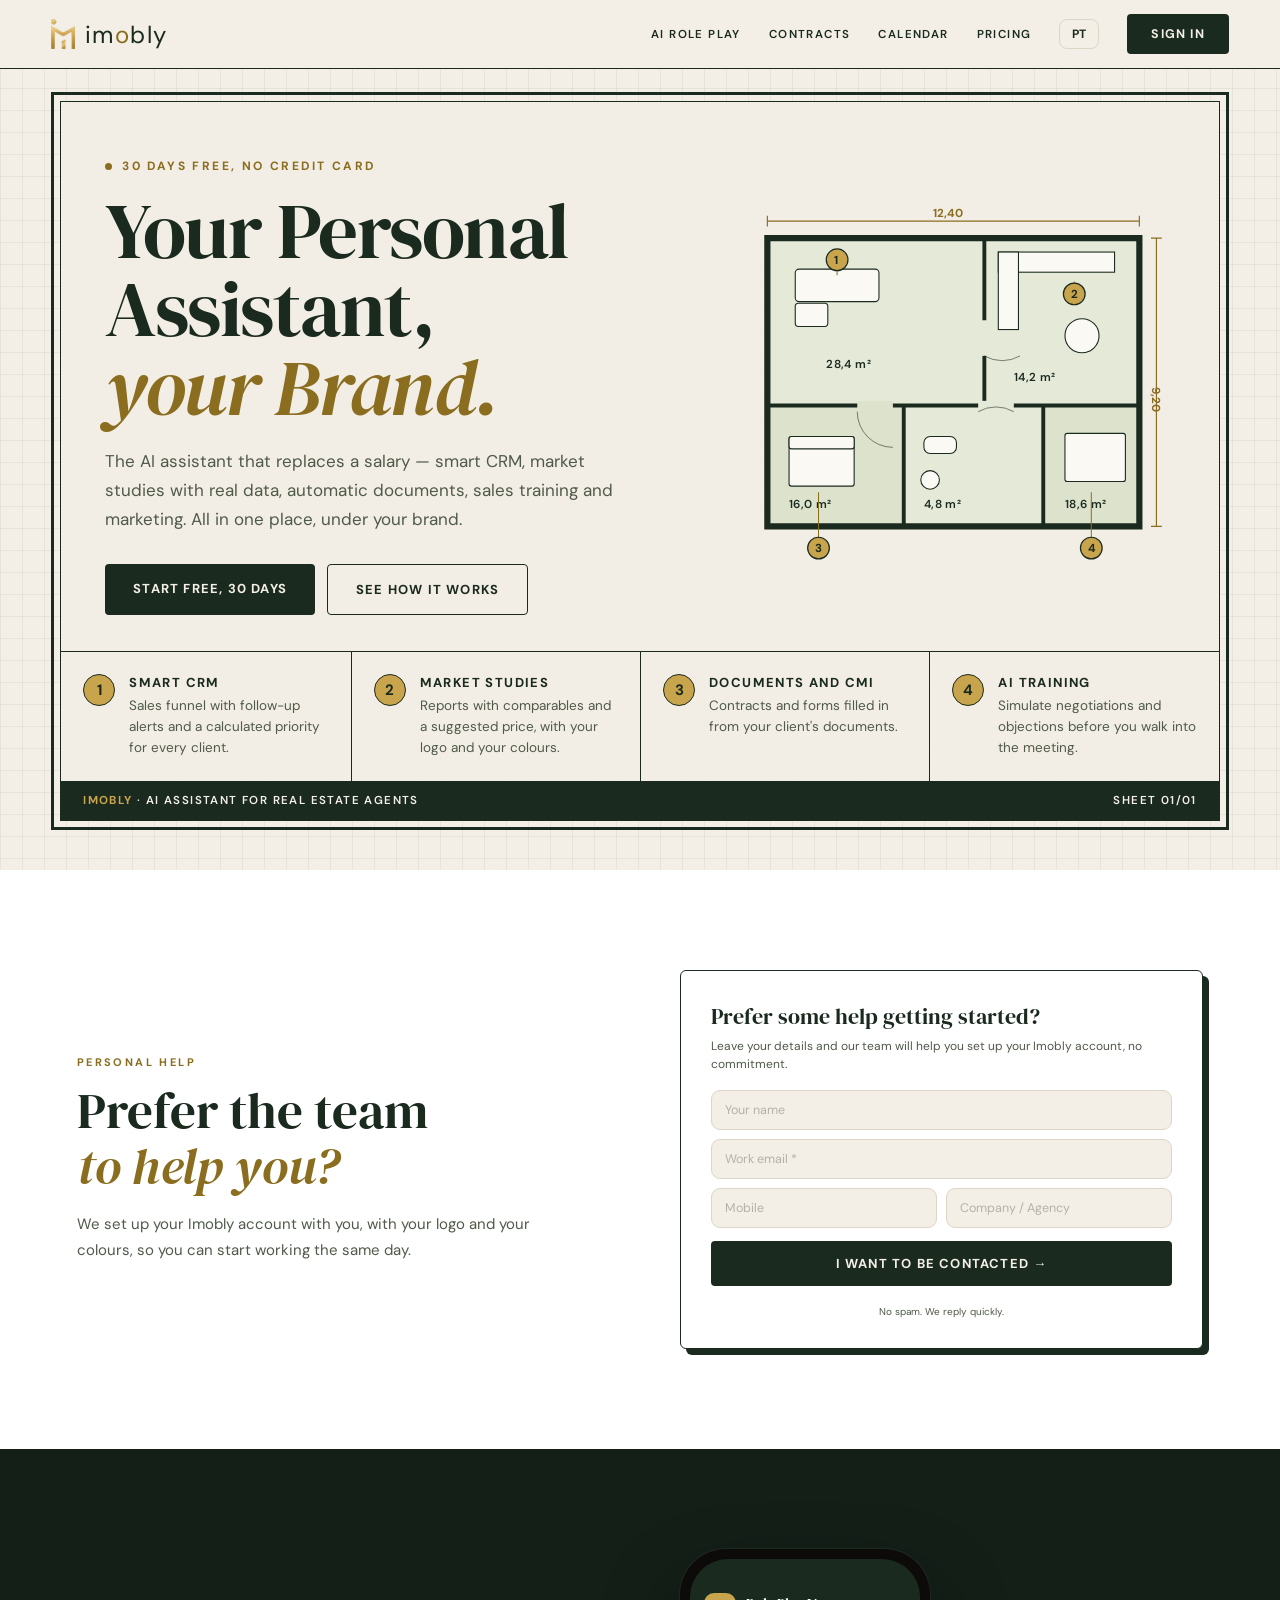
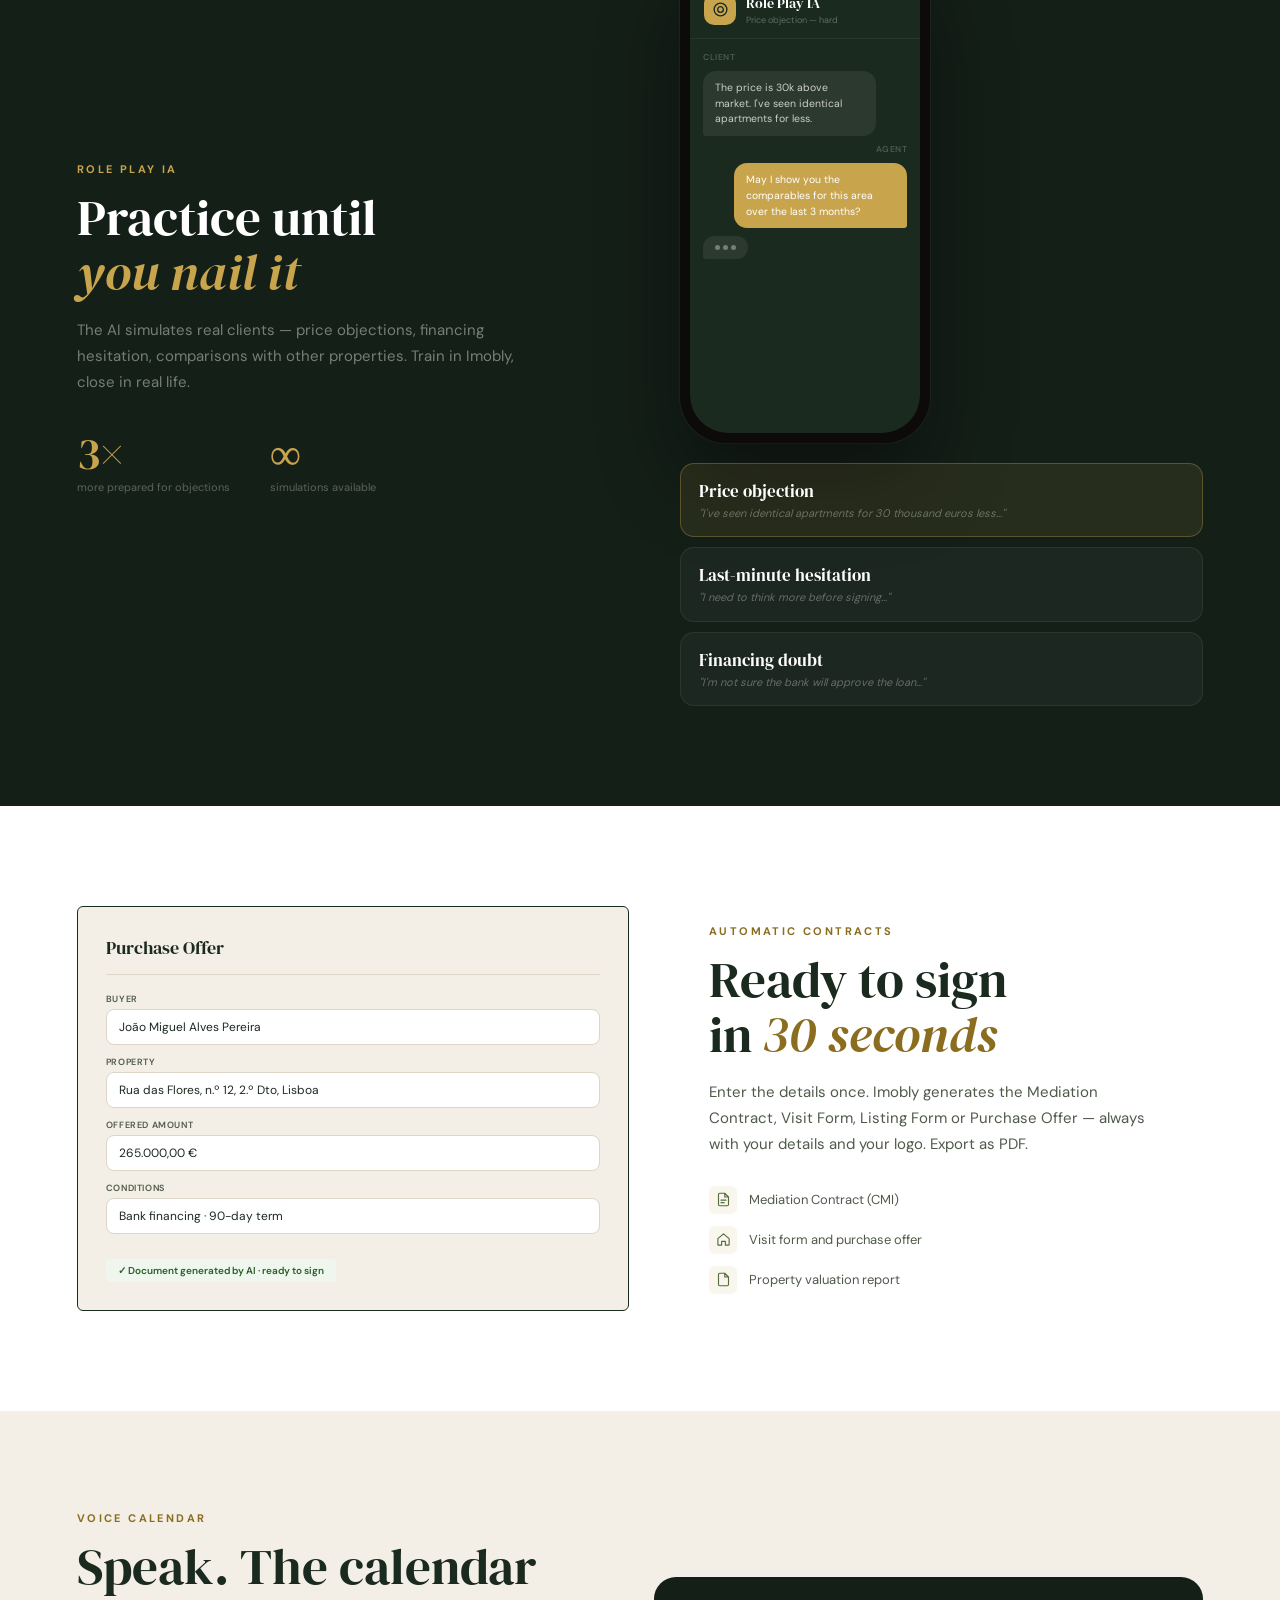
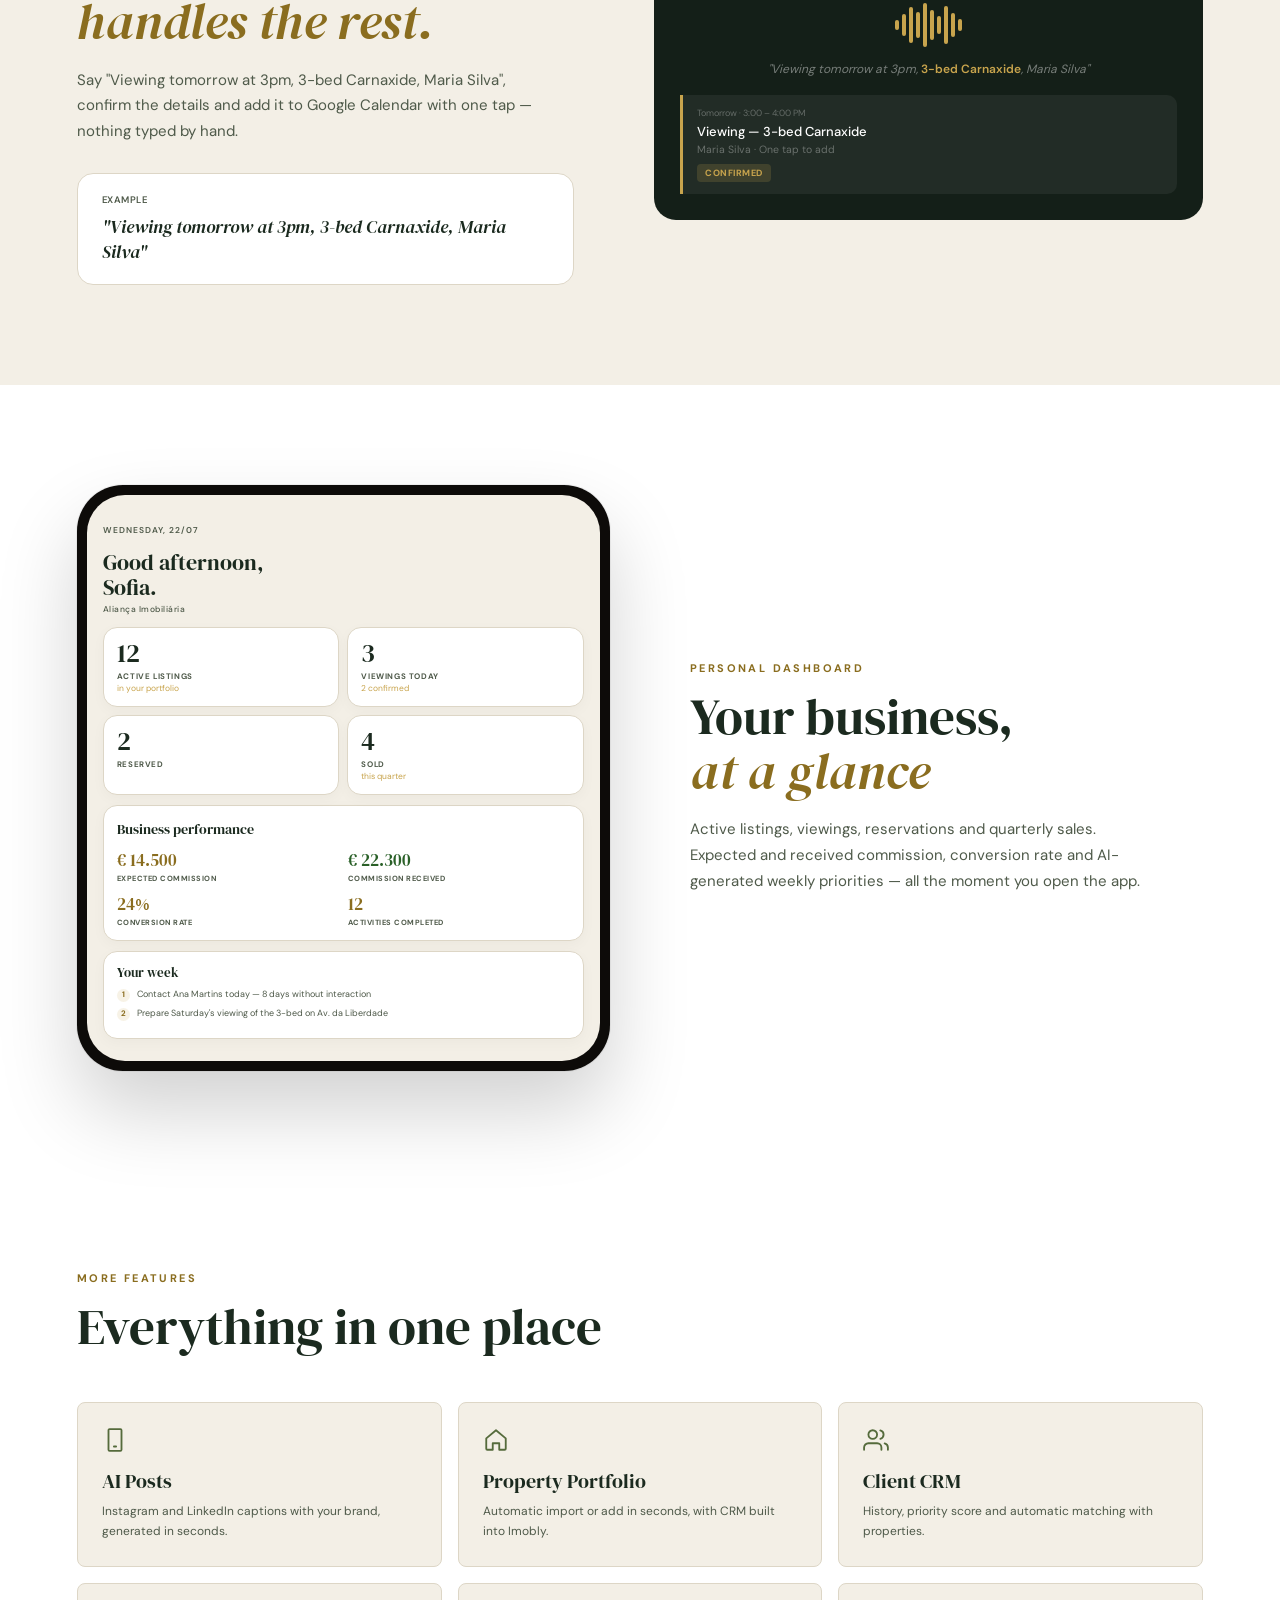
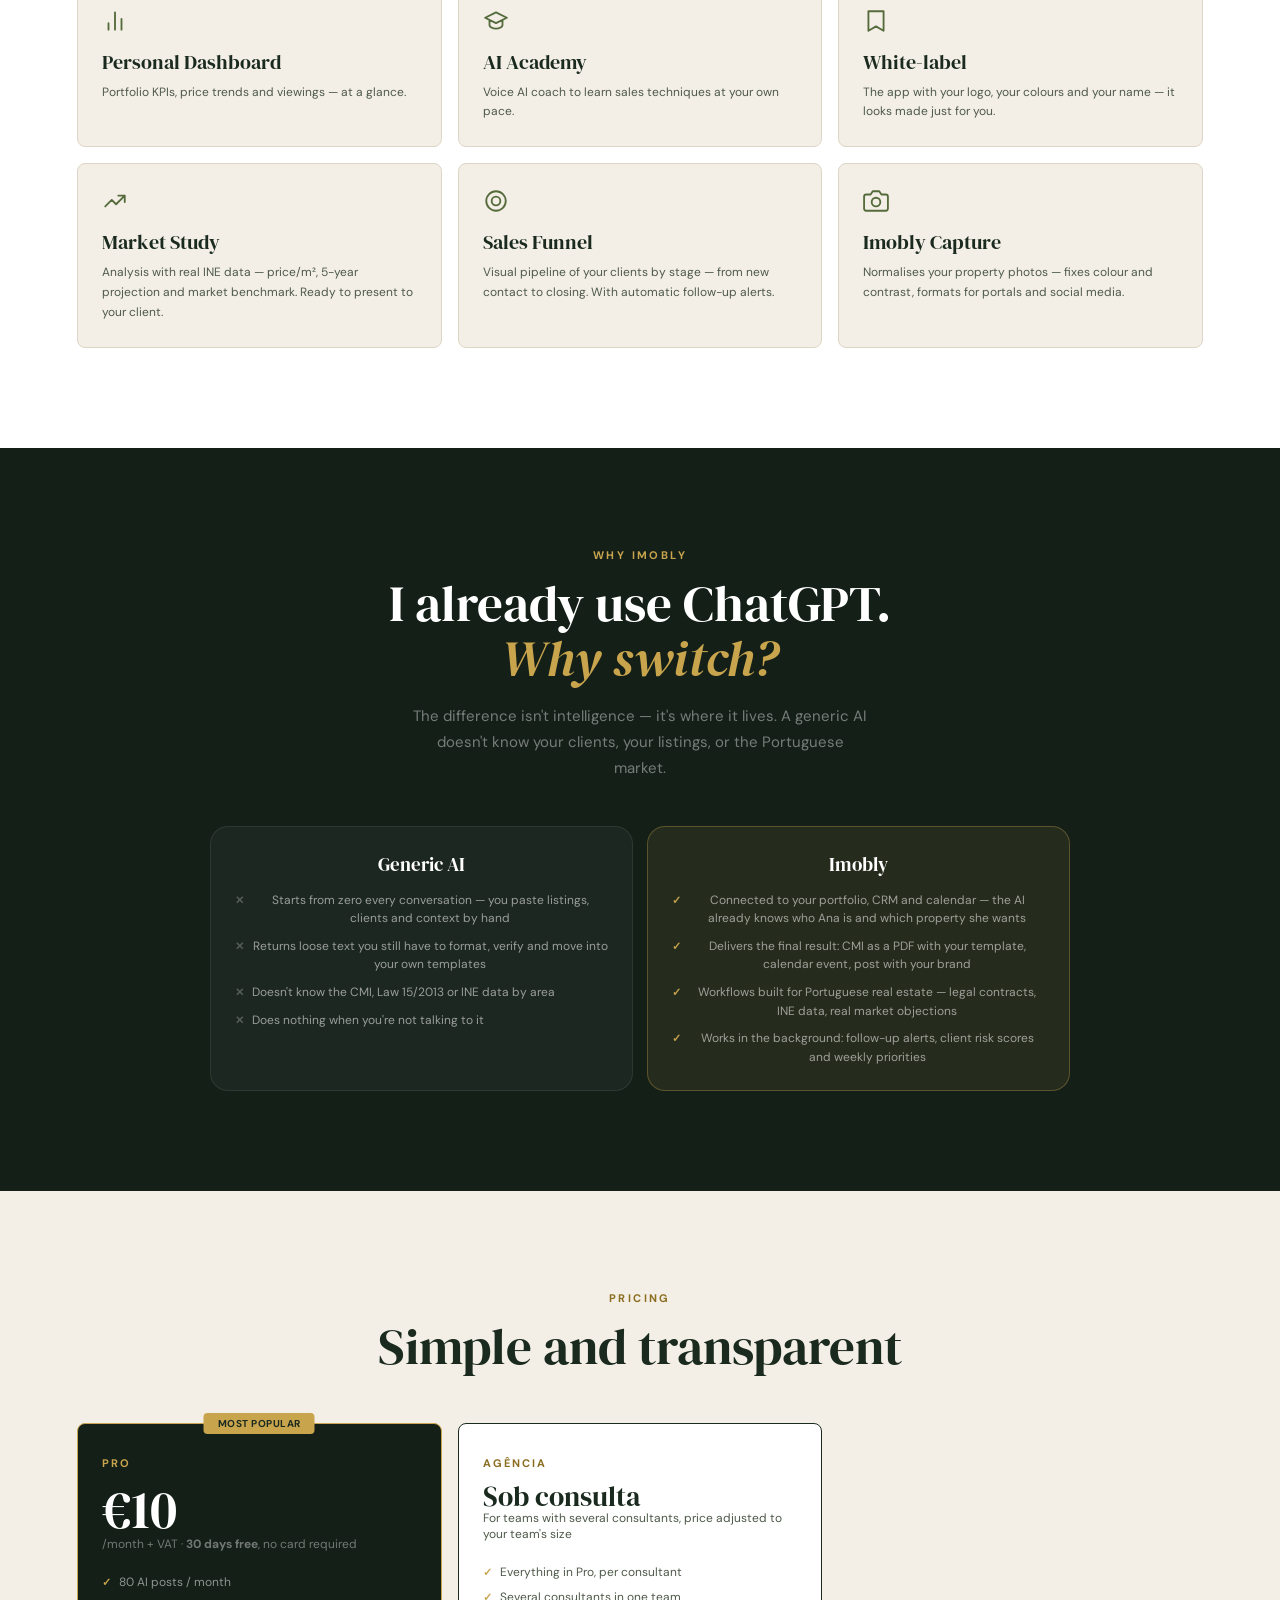
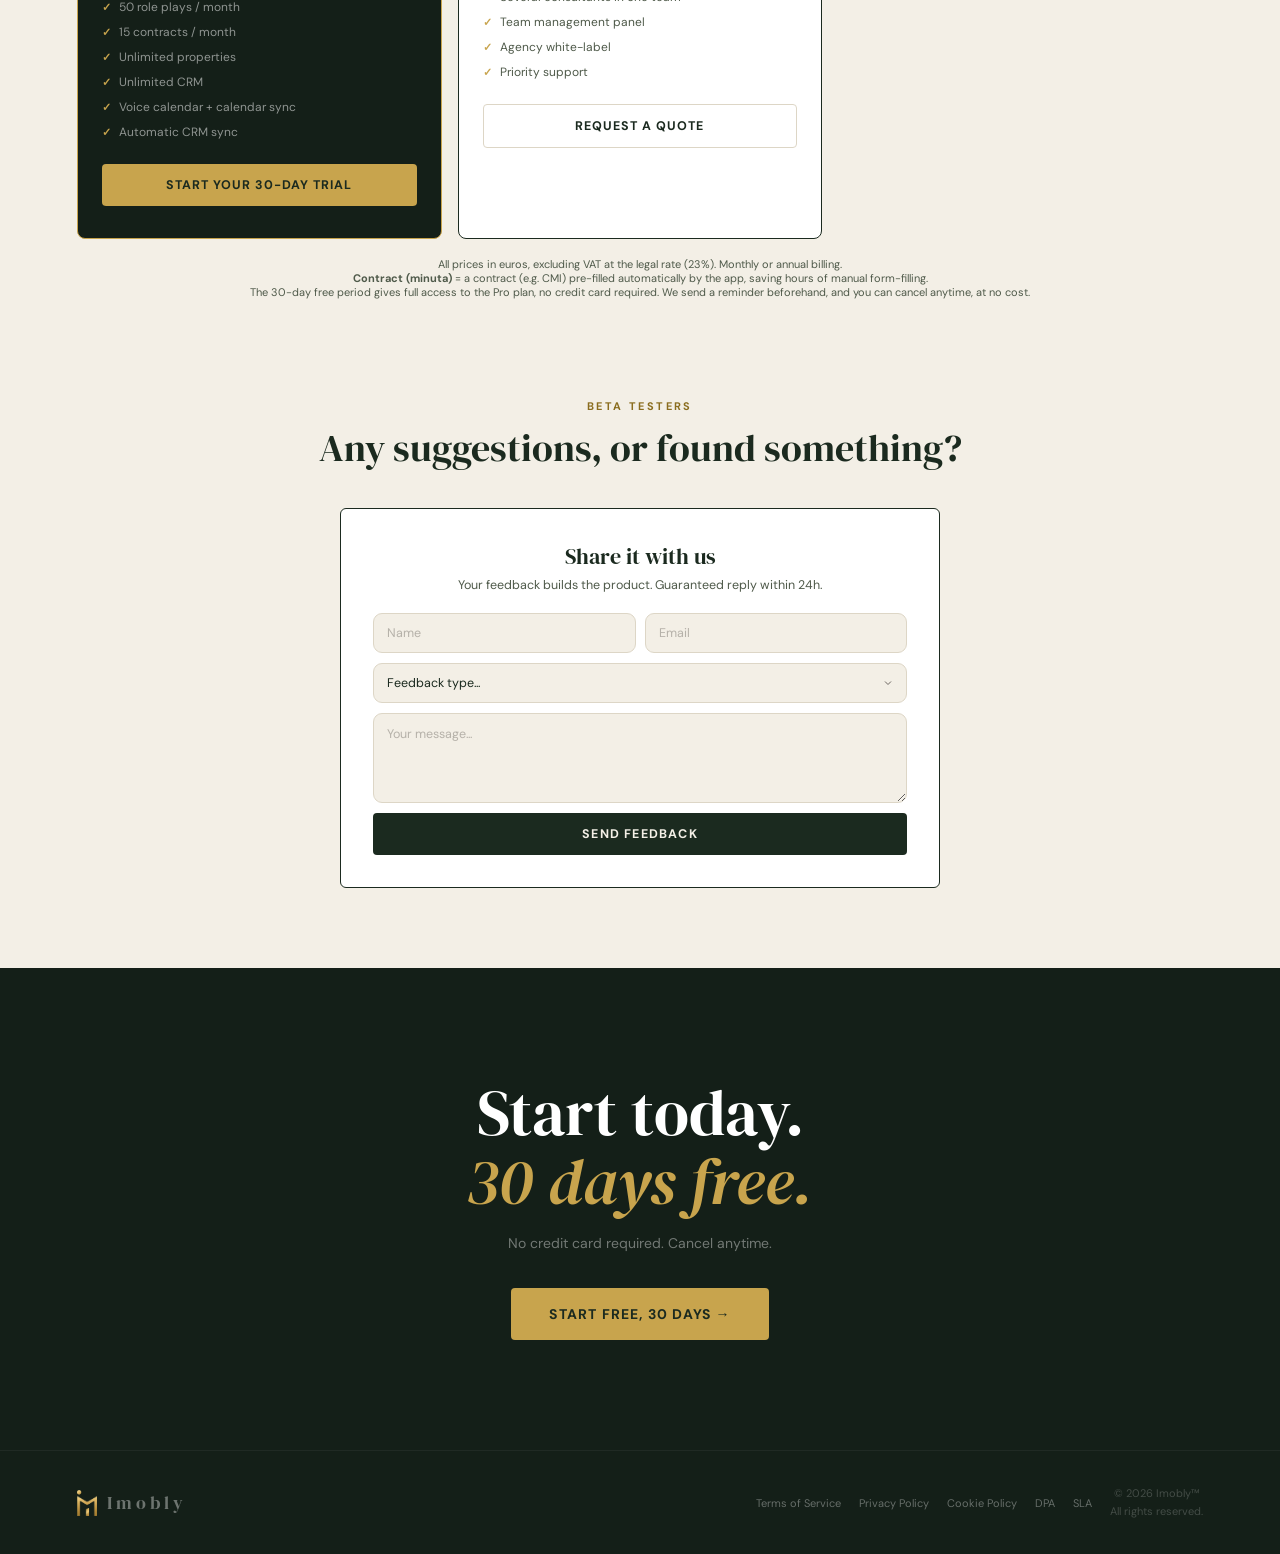
==== commit 624f3369: "Landing no telemóvel: nome da marca, legendas em 1 coluna, planta legível" ====
--- a/index.html
+++ b/index.html
@@ -42,7 +42,10 @@
 /* HERO — folha de projeto */
 .sheet{background:var(--cream);background-image:linear-gradient(#1B2A1F0F 1px,transparent 1px),linear-gradient(90deg,#1B2A1F0F 1px,transparent 1px);background-size:22px 22px;padding:92px 4% 40px}
 .sheet-frame{max-width:1240px;margin:0 auto;border:3px solid var(--ink);padding:6px}
-.sheet-in{border:1px solid var(--ink);background:rgba(243,239,230,.9)}
+.sheet-in{border:1px solid var(--ink);background:rgba(243,239,230,.9);overflow:hidden}
+.wm{white-space:nowrap}
+.legend>div>div{min-width:0}
+.lgt,.lgp{overflow-wrap:anywhere}
 .hero2{display:grid;grid-template-columns:minmax(0,7fr) minmax(0,5fr);gap:28px;padding:56px 44px 36px;align-items:center}
 .kick{font-size:12px;font-weight:700;letter-spacing:2.4px;text-transform:uppercase;color:var(--copper-deep);margin-bottom:18px;display:flex;align-items:center;gap:10px}
 .kick .tdot{background:var(--copper-deep)}
@@ -254,19 +257,31 @@
   .legend>div:nth-child(even){border-left:1px solid var(--ink)}
   .legend>div:nth-child(n+3){border-top:1px solid var(--ink)}
   .tblock{flex-direction:column;gap:4px}
+  .sheet{padding:80px 3% 28px}
+  .hero2{padding:28px 18px 20px;gap:22px}
+  .hero-sub{font-size:16px}
+  .hero-btns .btn{width:100%;text-align:center}
+  .plan{max-width:420px;margin:0 auto}
   .sec,.sd,.sw{padding:70px 6%}
   .fg,.pg{grid-template-columns:1fr}
   nav{padding:14px 5%}
   .nav-links{display:none}
   .fi2{flex-direction:column;gap:8px;text-align:center}
 }
+@media(max-width:640px){
+  .legend{grid-template-columns:1fr}
+  .legend>div:nth-child(even){border-left:none}
+  .legend>div+div{border-top:1px solid var(--ink)}
+  .legend>div{padding:18px 18px}
+  .lgt{font-size:12.5px}
+}
 </style>
 </head>
 <body>
 
 <!-- NAV -->
 <nav>
-  <a href="#" class="logo" style="display:flex;align-items:center;gap:10px"><img src="/imobly-simbolo.png" alt="" style="height:30px;width:auto">im<span class="o">o</span>bly</a>
+  <a href="#" class="logo" style="display:flex;align-items:center;gap:10px"><img src="/imobly-simbolo.png" alt="" style="height:30px;width:auto"><span class="wm">im<span class="o">o</span>bly</span></a>
   <div class="nav-links">
     <a href="#roleplay" class="na" data-i18n="navRp">Role Play IA</a>
     <a href="#minutas" class="na" data-i18n="navMin">Minutas</a>
@@ -289,7 +304,7 @@
       <a href="#roleplay" class="btn btn-o" data-i18n="ctaComo">Ver como funciona</a>
     </div>
     </div>
-    <div><svg class="plan" role="img" aria-label="Planta de um apartamento com cotas e quatro marcações numeradas" viewBox="0 0 560 470"><rect x="34" y="44" width="480" height="372" fill="#E5E9D8"/><rect x="34" y="260" width="176" height="156" fill="#DCE2CC"/><rect x="390" y="260" width="124" height="156" fill="#DCE2CC"/><g stroke="#1B2A1F" stroke-width="1.4" fill="#FBF9F3"><rect x="70" y="84" width="108" height="42" rx="5"/><rect x="70" y="128" width="42" height="30" rx="4"/><rect x="332" y="62" width="150" height="26"/><rect x="332" y="62" width="26" height="100"/><circle cx="440" cy="170" r="22"/><rect x="62" y="300" width="84" height="64" rx="3"/><rect x="62" y="300" width="84" height="16" rx="3"/><rect x="418" y="296" width="78" height="62" rx="3"/><rect x="236" y="300" width="42" height="22" rx="8"/><circle cx="244" cy="356" r="12"/></g><path d="M34 44H514V416H34Z" fill="none" stroke="#1B2A1F" stroke-width="8"/><path d="M314 44V260M34 260H514M210 260V416M390 260V416" stroke="#1B2A1F" stroke-width="5" fill="none"/><rect x="308" y="150" width="14" height="46" fill="#E5E9D8"/><rect x="150" y="254" width="46" height="14" fill="#DCE2CC"/><rect x="306" y="254" width="46" height="14" fill="#E5E9D8"/><path d="M314 196A46 46 0 0 0 360 196M150 268A46 46 0 0 0 196 314M306 268A46 46 0 0 1 352 268" fill="none" stroke="#1B2A1F" stroke-width="1.2" opacity=".6"/><g font-family="DM Sans, sans-serif" font-size="11.5" font-weight="500" fill="#1B2A1F" letter-spacing="1"><text x="110" y="212">28,4 m²</text><text x="352" y="228">14,2 m²</text><text x="62" y="392">16,0 m²</text><text x="236" y="392">4,8 m²</text><text x="418" y="392">18,6 m²</text></g><g stroke="#8A6D1F" stroke-width="1.5" fill="none"><path d="M34 22H514M34 15V29M514 15V29"/><path d="M536 44V416M529 44H543M529 416H543"/></g><g font-family="DM Sans, sans-serif" font-size="11.5" font-weight="600" fill="#8A6D1F"><text x="244" y="18">12,40</text><text x="530" y="236" transform="rotate(90 530 236)">9,20</text></g><g font-family="DM Sans, sans-serif" font-weight="700" font-size="15" fill="#1B2A1F"><path d="M124 92L124 72" stroke="#8A6D1F" stroke-width="1.3"/><circle cx="124" cy="72" r="14" fill="#C8A44D" stroke="#1B2A1F" stroke-width="1.6"/><text x="119.6" y="77.4">1</text><path d="M430 100L430 130" stroke="#8A6D1F" stroke-width="1.3"/><circle cx="430" cy="116" r="14" fill="#C8A44D" stroke="#1B2A1F" stroke-width="1.6"/><text x="425.6" y="121.4">2</text><path d="M100 372L100 430" stroke="#8A6D1F" stroke-width="1.3"/><circle cx="100" cy="444" r="14" fill="#C8A44D" stroke="#1B2A1F" stroke-width="1.6"/><text x="95.6" y="449.4">3</text><path d="M452 372L452 430" stroke="#8A6D1F" stroke-width="1.3"/><circle cx="452" cy="444" r="14" fill="#C8A44D" stroke="#1B2A1F" stroke-width="1.6"/><text x="447.6" y="449.4">4</text></g><g stroke="#1B2A1F" stroke-width="1.3" fill="none"><path d="M60 444H124M60 440V448M92 440V448M124 440V448"/></g></svg></div>
+    <div><svg class="plan" role="img" aria-label="Planta de um apartamento com cotas e quatro marcações numeradas" viewBox="0 0 560 470"><rect x="34" y="44" width="480" height="372" fill="#E5E9D8"/><rect x="34" y="260" width="176" height="156" fill="#DCE2CC"/><rect x="390" y="260" width="124" height="156" fill="#DCE2CC"/><g stroke="#1B2A1F" stroke-width="1.4" fill="#FBF9F3"><rect x="70" y="84" width="108" height="42" rx="5"/><rect x="70" y="128" width="42" height="30" rx="4"/><rect x="332" y="62" width="150" height="26"/><rect x="332" y="62" width="26" height="100"/><circle cx="440" cy="170" r="22"/><rect x="62" y="300" width="84" height="64" rx="3"/><rect x="62" y="300" width="84" height="16" rx="3"/><rect x="418" y="296" width="78" height="62" rx="3"/><rect x="236" y="300" width="42" height="22" rx="8"/><circle cx="244" cy="356" r="12"/></g><path d="M34 44H514V416H34Z" fill="none" stroke="#1B2A1F" stroke-width="8"/><path d="M314 44V260M34 260H514M210 260V416M390 260V416" stroke="#1B2A1F" stroke-width="5" fill="none"/><rect x="308" y="150" width="14" height="46" fill="#E5E9D8"/><rect x="150" y="254" width="46" height="14" fill="#DCE2CC"/><rect x="306" y="254" width="46" height="14" fill="#E5E9D8"/><path d="M314 196A46 46 0 0 0 360 196M150 268A46 46 0 0 0 196 314M306 268A46 46 0 0 1 352 268" fill="none" stroke="#1B2A1F" stroke-width="1.2" opacity=".6"/><g font-family="DM Sans, sans-serif" font-size="15" font-weight="600" fill="#1B2A1F" letter-spacing=".5"><text x="110" y="212">28,4 m²</text><text x="352" y="228">14,2 m²</text><text x="62" y="392">16,0 m²</text><text x="236" y="392">4,8 m²</text><text x="418" y="392">18,6 m²</text></g><g stroke="#8A6D1F" stroke-width="1.5" fill="none"><path d="M34 22H514M34 15V29M514 15V29"/><path d="M536 44V416M529 44H543M529 416H543"/></g><g font-family="DM Sans, sans-serif" font-size="15" font-weight="700" fill="#8A6D1F"><text x="248" y="17">12,40</text><text x="530" y="236" transform="rotate(90 530 236)">9,20</text></g><g font-family="DM Sans, sans-serif" font-weight="700" font-size="15" fill="#1B2A1F"><path d="M124 92L124 72" stroke="#8A6D1F" stroke-width="1.3"/><circle cx="124" cy="72" r="14" fill="#C8A44D" stroke="#1B2A1F" stroke-width="1.6"/><text x="119.6" y="77.4">1</text><path d="M430 100L430 130" stroke="#8A6D1F" stroke-width="1.3"/><circle cx="430" cy="116" r="14" fill="#C8A44D" stroke="#1B2A1F" stroke-width="1.6"/><text x="425.6" y="121.4">2</text><path d="M100 372L100 430" stroke="#8A6D1F" stroke-width="1.3"/><circle cx="100" cy="444" r="14" fill="#C8A44D" stroke="#1B2A1F" stroke-width="1.6"/><text x="95.6" y="449.4">3</text><path d="M452 372L452 430" stroke="#8A6D1F" stroke-width="1.3"/><circle cx="452" cy="444" r="14" fill="#C8A44D" stroke="#1B2A1F" stroke-width="1.6"/><text x="447.6" y="449.4">4</text></g></svg></div>
   </div>
   <div class="legend"><div><span class="lgn">1</span><div><div class="lgt" data-i18n="lg1T">CRM inteligente</div><div class="lgp" data-i18n="lg1P">Funil de vendas com alertas de follow-up e prioridade calculada para cada cliente.</div></div></div><div><span class="lgn">2</span><div><div class="lgt" data-i18n="lg2T">Estudos de mercado</div><div class="lgp" data-i18n="lg2P">Relatórios com comparáveis e preço sugerido, com o seu logótipo e as suas cores.</div></div></div><div><span class="lgn">3</span><div><div class="lgt" data-i18n="lg3T">Documentos e CMI</div><div class="lgp" data-i18n="lg3P">Contratos e fichas preenchidos a partir dos documentos do cliente.</div></div></div><div><span class="lgn">4</span><div><div class="lgt" data-i18n="lg4T">Treino com IA</div><div class="lgp" data-i18n="lg4P">Simule negociações e objeções antes de entrar na reunião.</div></div></div></div>
   <div class="tblock"><span data-i18n="tbL"><b>Imobly</b> · Assistente com IA para consultores imobiliários</span><span class="nowrap" data-i18n="tbR">Folha 01/01</span></div>
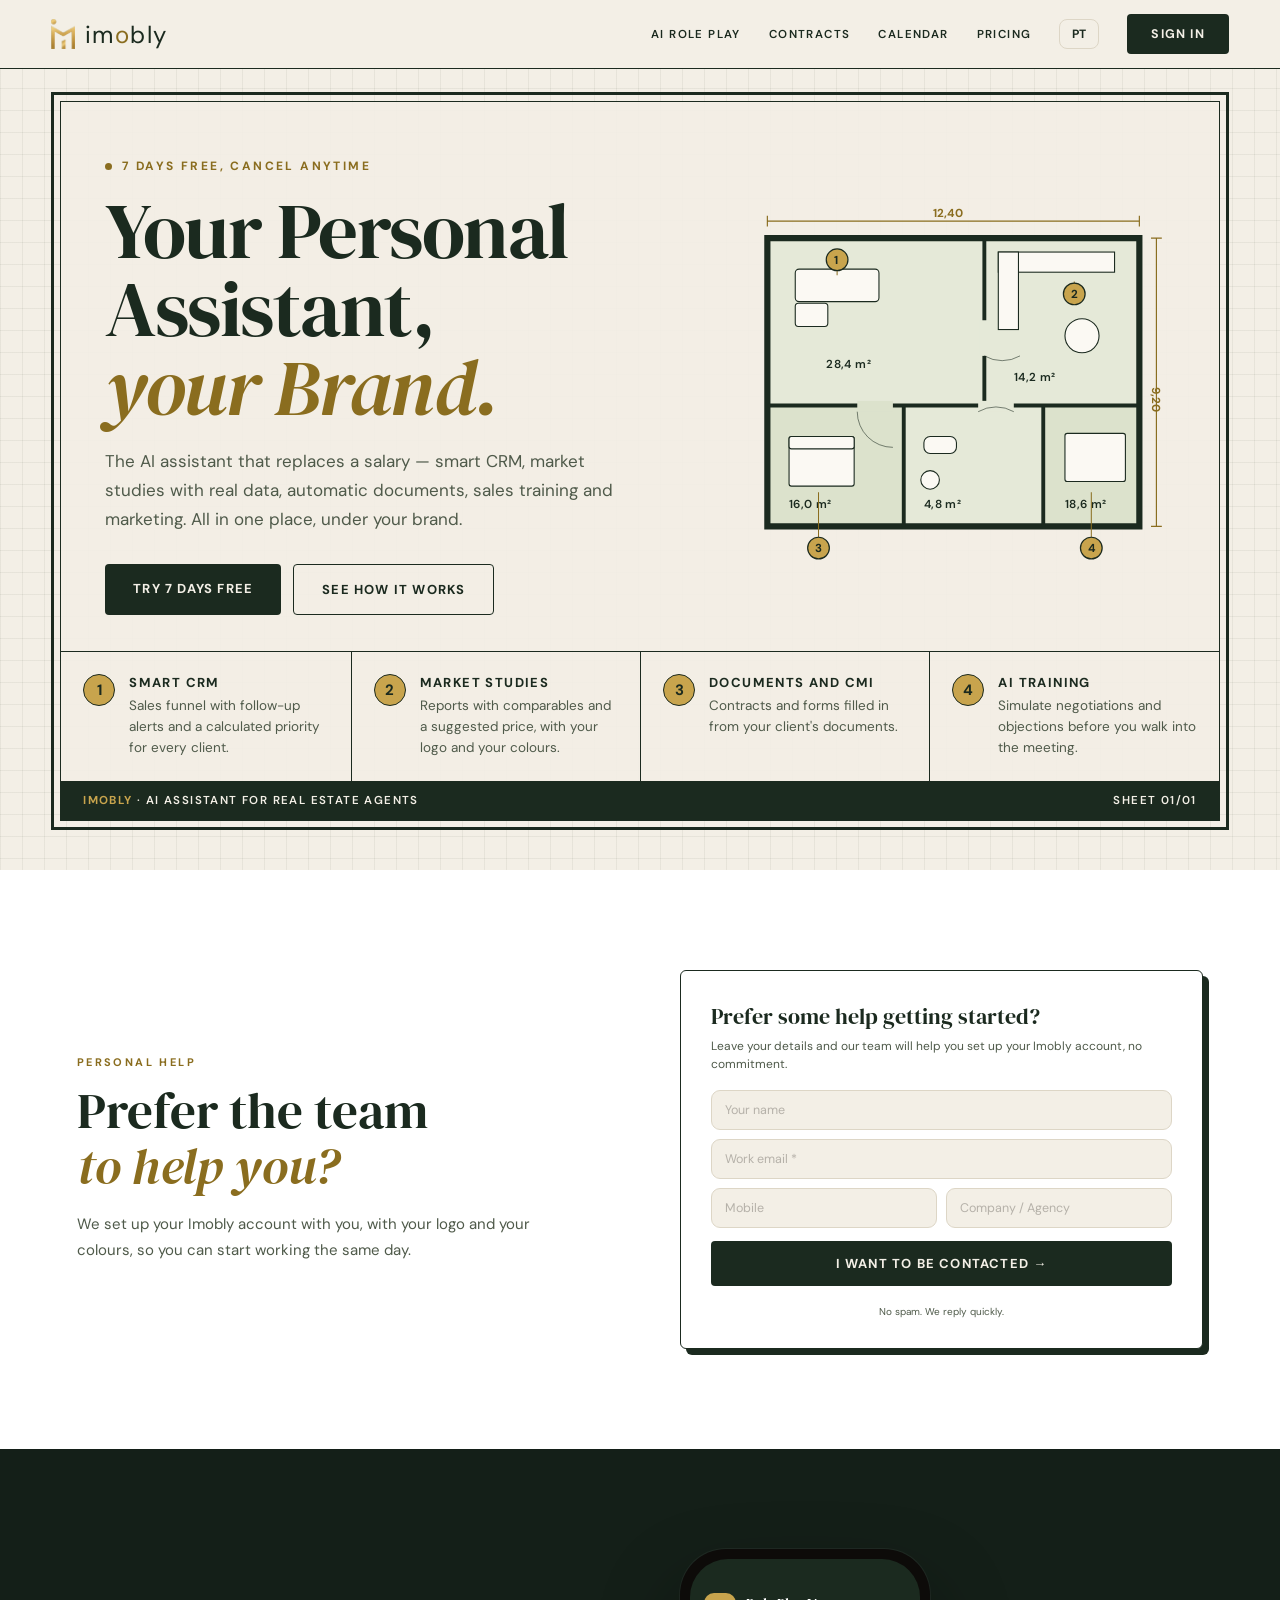
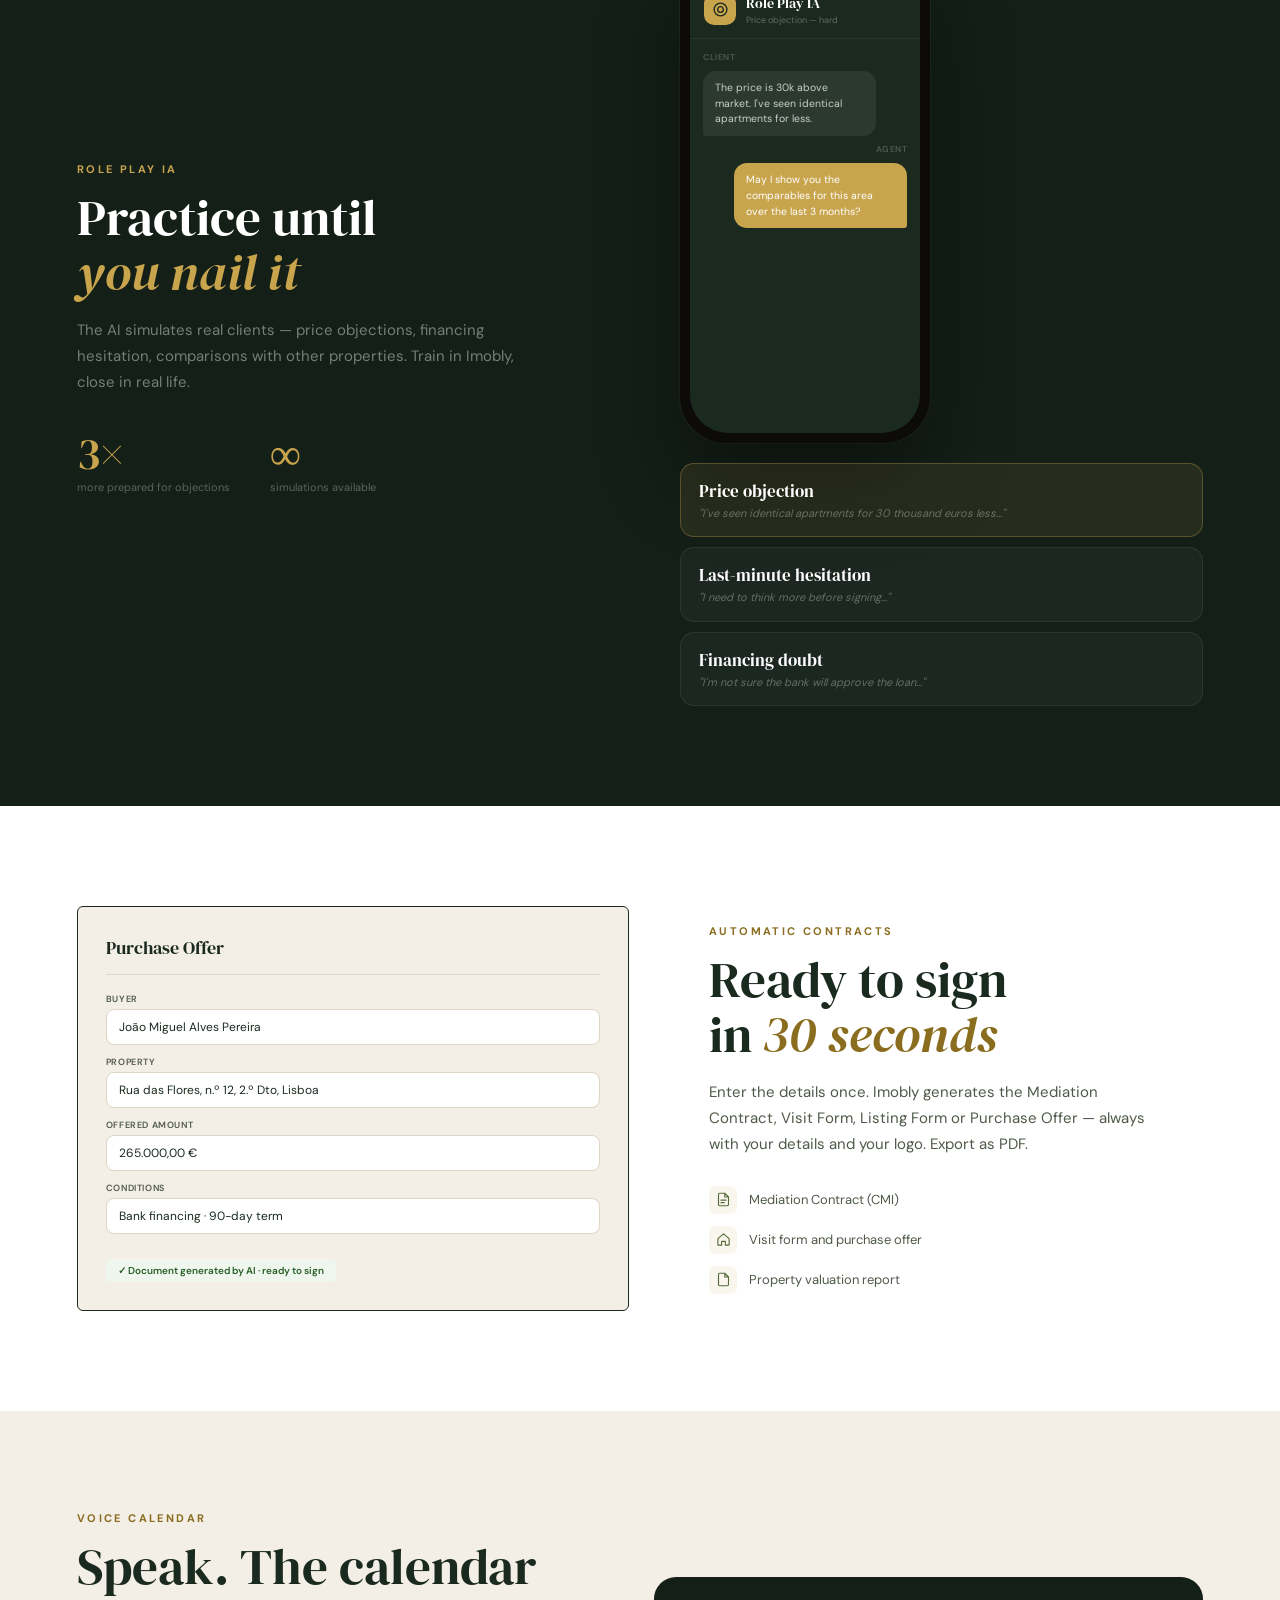
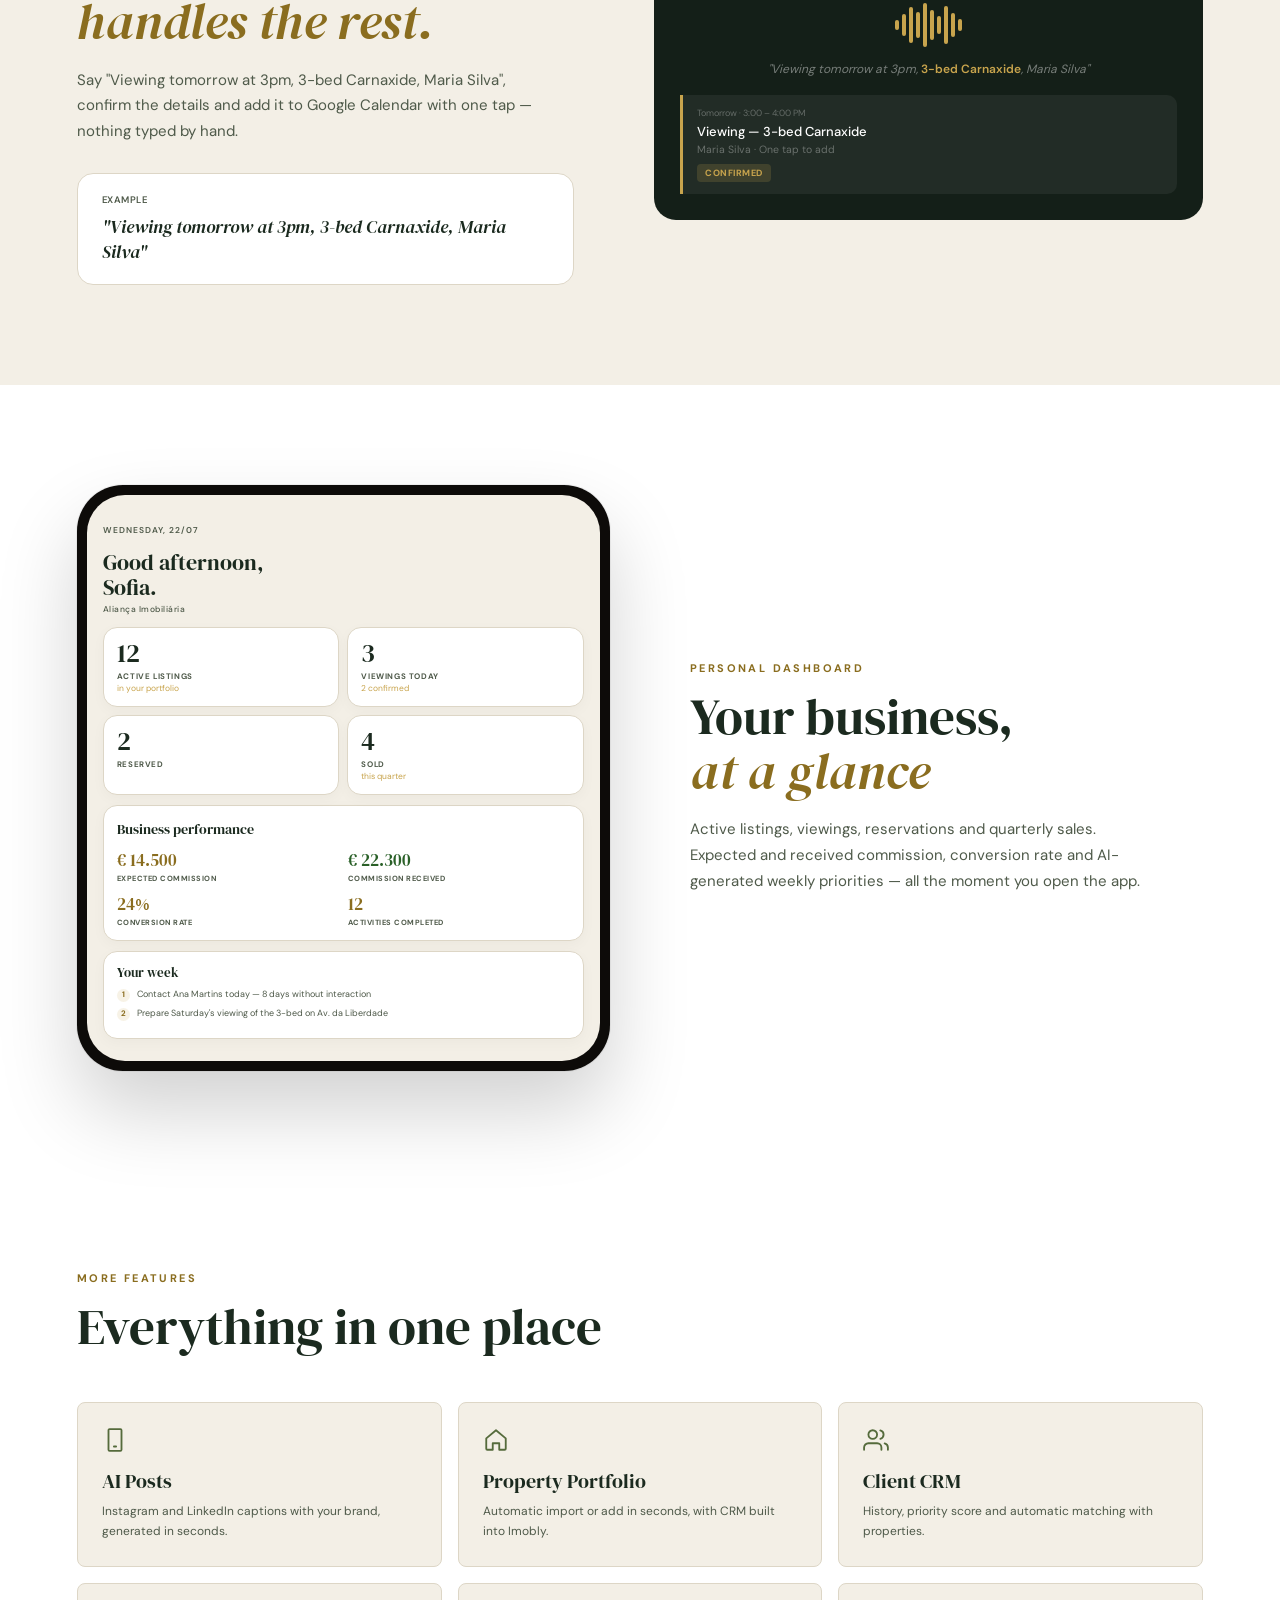
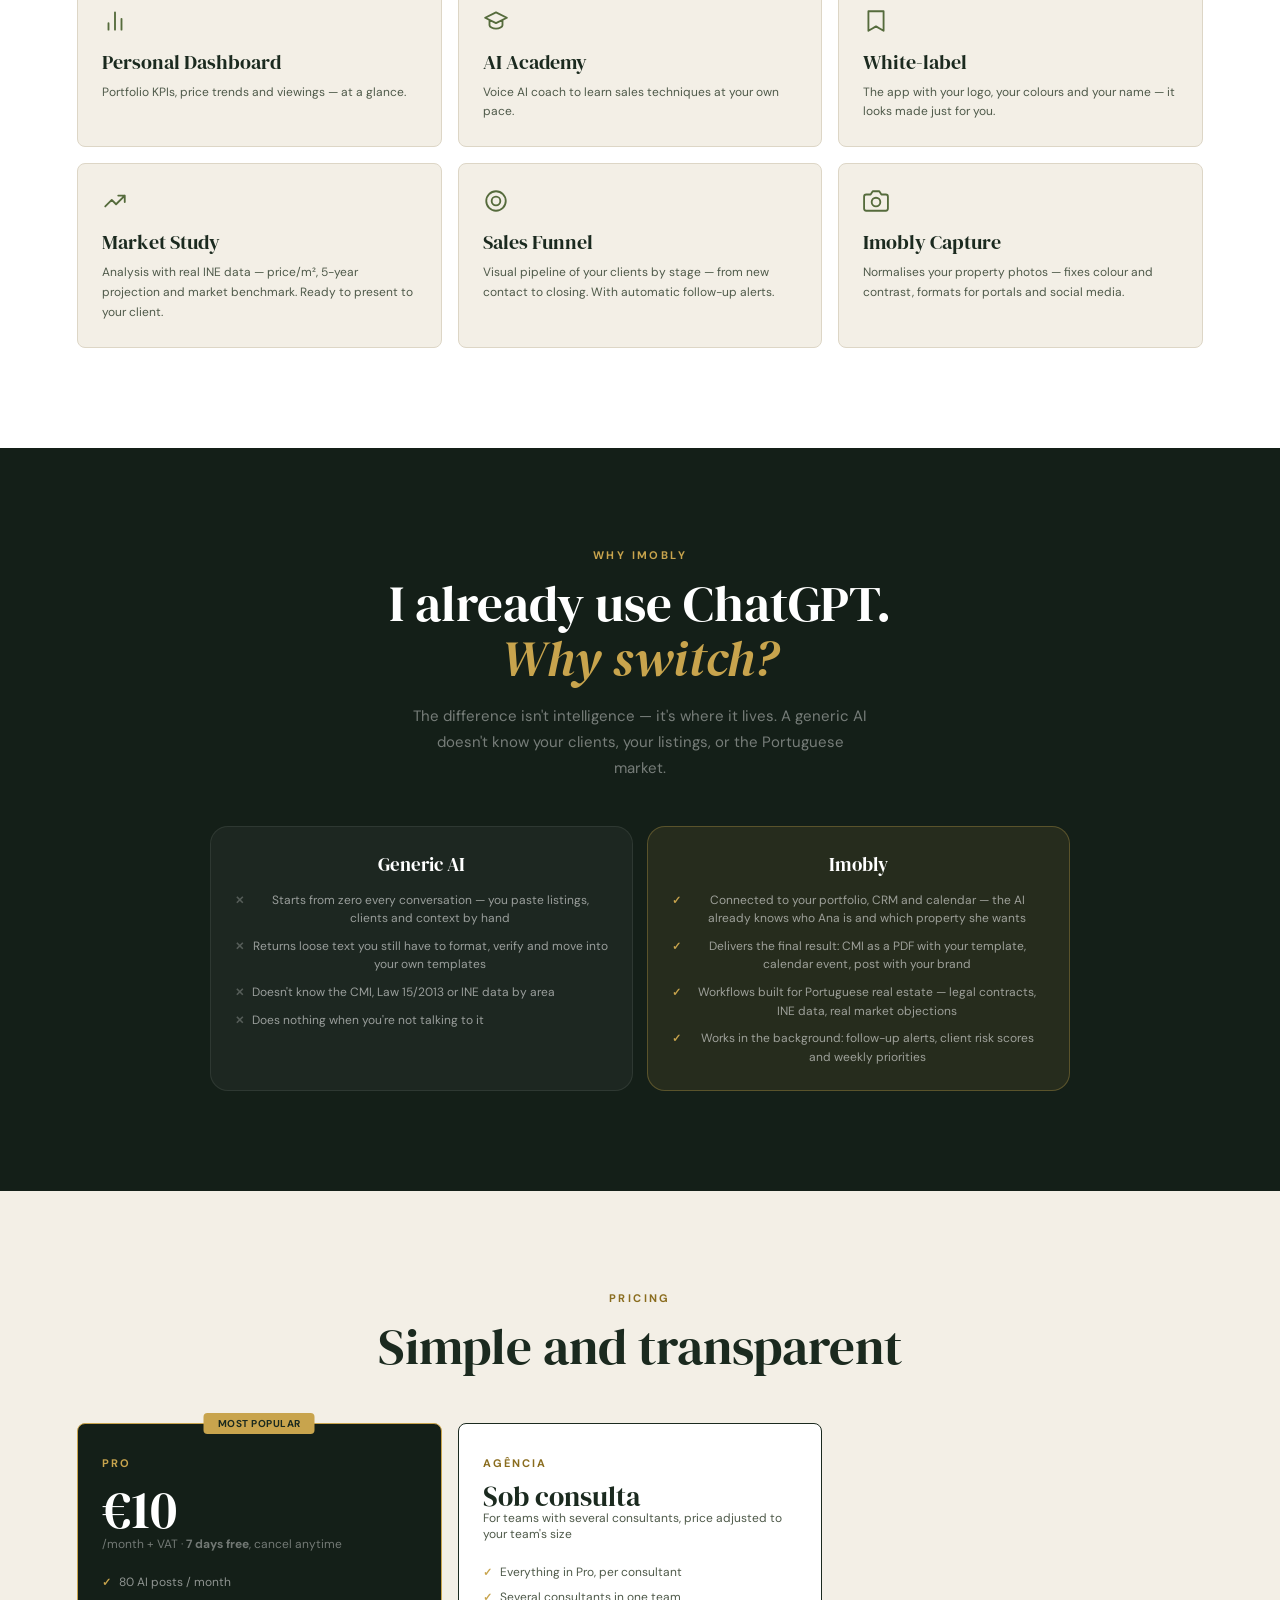
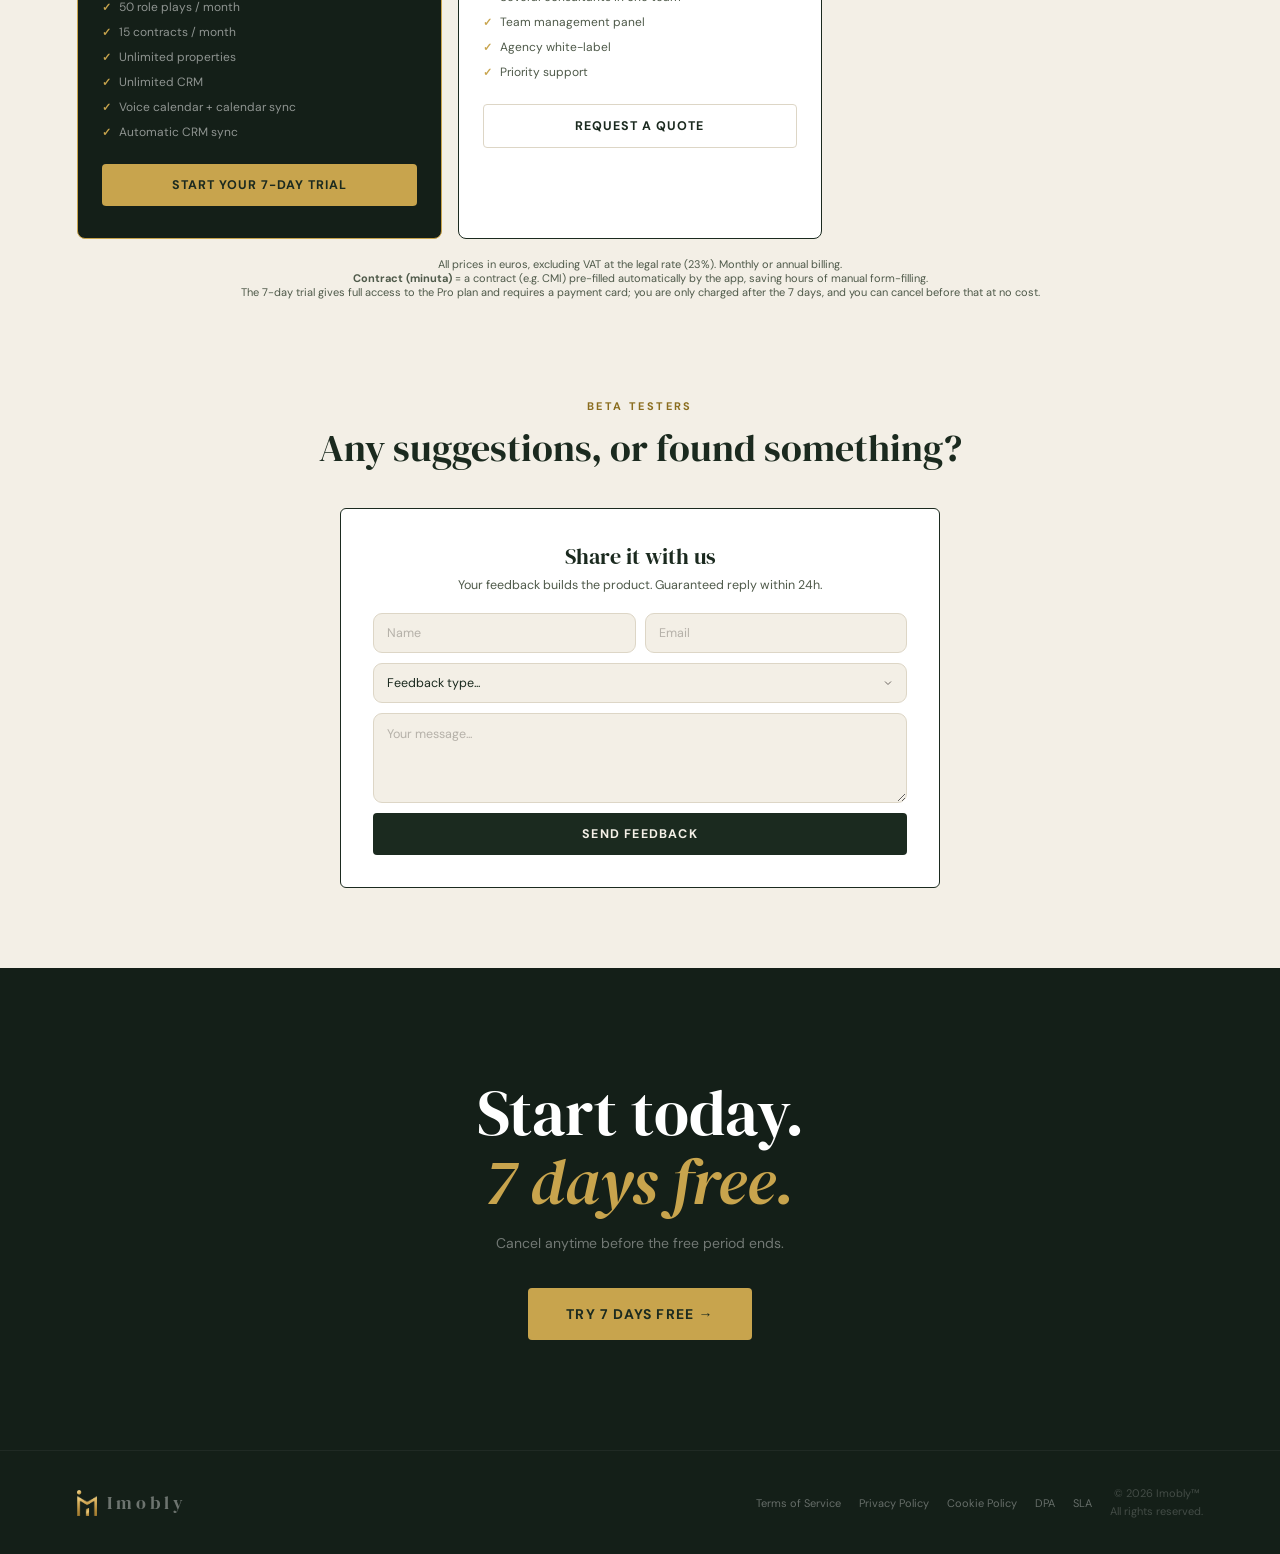
==== commit 55613b16: "Landing: trial de 7 dias com cartão, sem acesso gratuito de 30 dias" ====
--- a/index.html
+++ b/index.html
@@ -296,11 +296,11 @@
 <div class="sheet"><div class="sheet-frame"><div class="sheet-in">
   <div class="hero2">
     <div>
-      <div class="kick"><span class="tdot"></span><span data-i18n="tagEA">30 dias grátis, sem cartão de crédito</span></div>
+      <div class="kick"><span class="tdot"></span><span data-i18n="tagEA">7 dias grátis, cancele quando quiser</span></div>
       <h1 data-i18n="h1">O seu Assistente Pessoal,<br><em>a sua Marca.</em></h1>
       <p class="hero-sub" data-i18n="heroSub">O assistente IA que substitui um ordenado — CRM inteligente, estudos de mercado com dados reais, documentos automáticos, treino de vendas e marketing. Tudo num só lugar, com a sua marca.</p>
       <div class="hero-btns">
-      <a href="https://app.imobly.pt?modo=registo" class="btn btn-c" data-i18n="ctaEA">Começar grátis, 30 dias</a>
+      <a href="https://app.imobly.pt?modo=registo" class="btn btn-c" data-i18n="ctaEA">Experimentar 7 dias grátis</a>
       <a href="#roleplay" class="btn btn-o" data-i18n="ctaComo">Ver como funciona</a>
     </div>
     </div>
@@ -533,7 +533,7 @@
       <div class="pcb" data-i18n="pPop">Mais popular</div>
       <div class="pcn">Pro</div>
       <div class="pcp">€10</div>
-      <div class="pcpe" data-i18n="pProE">/mês + IVA · <strong>30 dias grátis</strong>, sem cartão</div>
+      <div class="pcpe" data-i18n="pProE">/mês + IVA · <strong>7 dias grátis</strong>, cancele quando quiser</div>
       <ul class="pcl">
         <li data-i18n="pp1">80 posts IA / mês</li>
         <li data-i18n="pp2">50 role plays / mês</li>
@@ -543,7 +543,7 @@
         <li data-i18n="pp6">Agenda por voz + sync calendário</li>
         <li data-i18n="pp7">Sincronização CRM automática</li>
       </ul>
-      <a href="https://app.imobly.pt?modo=registo" class="pbtn pbf" data-i18n="pProBtn">Começar trial de 30 dias</a>
+      <a href="https://app.imobly.pt?modo=registo" class="pbtn pbf" data-i18n="pProBtn">Começar trial de 7 dias</a>
     </div>
     <div class="pc">
       <div class="pcn">Agência</div>
@@ -559,7 +559,7 @@
       <a href="mailto:info@imobly.pt?subject=Pedido%20de%20proposta%20-%20Ag%C3%AAncia" class="pbtn pbo" data-i18n="pAgBtn">Pedir proposta</a>
     </div>
   </div>
-  <p style="text-align:center;font-size:11px;color:var(--slate);margin-top:18px" data-i18n="prNote">Todos os preços em euros, excluindo IVA à taxa legal em vigor (23%). Faturação mensal ou anual.<br><strong>Minuta</strong> = contrato (ex.: CMI) pré-preenchido automaticamente pela app, poupando horas de preenchimento manual.<br>O período de 30 dias grátis dá acesso total ao plano Pro, sem cartão de crédito. Enviamos aviso antes de terminar, e pode cancelar a qualquer momento, sem custos.</p>
+  <p style="text-align:center;font-size:11px;color:var(--slate);margin-top:18px" data-i18n="prNote">Todos os preços em euros, excluindo IVA à taxa legal em vigor (23%). Faturação mensal ou anual.<br><strong>Minuta</strong> = contrato (ex.: CMI) pré-preenchido automaticamente pela app, poupando horas de preenchimento manual.<br>O período experimental de 7 dias dá acesso total ao plano Pro e exige cartão de pagamento; só é cobrado ao fim dos 7 dias e pode cancelar antes, sem custos.</p>
 </div>
 
 <!-- FEEDBACK BETA -->
@@ -592,9 +592,9 @@
 
 <!-- CTA FINAL -->
 <div class="cta-sec">
-  <h2 data-i18n="ctaH2">Comece hoje.<br><em>30 dias grátis.</em></h2>
-  <p data-i18n="ctaP">Sem cartão de crédito. Cancele quando quiser.</p>
-  <a href="https://app.imobly.pt?modo=registo" class="btn btn-c" data-i18n="ctaEA3">Começar grátis, 30 dias →</a>
+  <h2 data-i18n="ctaH2">Comece hoje.<br><em>7 dias grátis.</em></h2>
+  <p data-i18n="ctaP">Cancele quando quiser, antes do fim do período gratuito.</p>
+  <a href="https://app.imobly.pt?modo=registo" class="btn btn-c" data-i18n="ctaEA3">Experimentar 7 dias grátis →</a>
 </div>
 
 <!-- FOOTER -->
@@ -694,10 +694,10 @@
 tbL:"<b>Imobly</b> · AI assistant for real estate agents", tbR:"Sheet 01/01",
 ajEy:"Personal help", ajH2:"Prefer the team<br><em>to help you?</em>", ajSub:"We set up your Imobly account with you, with your logo and your colours, so you can start working the same day.",
 navRp:"AI Role Play", navMin:"Contracts", navAg:"Calendar", navPr:"Pricing", navEntrar:"Sign in",
-tagEA:"30 days free, no credit card",
+tagEA:"7 days free, cancel anytime",
 h1:"Your Personal Assistant,<br><em>your Brand.</em>",
 heroSub:"The AI assistant that replaces a salary — smart CRM, market studies with real data, automatic documents, sales training and marketing. All in one place, under your brand.",
-ctaEA:"Start free, 30 days", ctaComo:"See how it works",
+ctaEA:"Try 7 days free", ctaComo:"See how it works",
 wlT:"Prefer some help getting started?", wlS:"Leave your details and our team will help you set up your Imobly account, no commitment.",
 phNome:"Your name", phEmail:"Work email *", phTel:"Mobile", phEmp:"Company / Agency",
 wlBtn:"I want to be contacted →", wlNote:"No spam. We reply quickly.",
@@ -750,19 +750,19 @@
 cpI3:"Workflows built for Portuguese real estate — legal contracts, INE data, real market objections",
 cpI4:"Works in the background: follow-up alerts, client risk scores and weekly priorities",
 prEy:"Pricing", prH2:"Simple and transparent",
-pPop:"Most popular", pProE:"/month + VAT · <strong>30 days free</strong>, no card required",
+pPop:"Most popular", pProE:"/month + VAT · <strong>7 days free</strong>, cancel anytime",
 pp1:"80 AI posts / month", pp2:"50 role plays / month", pp3:"15 contracts / month", pp4:"Unlimited properties", pp5:"Unlimited CRM", pp6:"Voice calendar + calendar sync", pp7:"Automatic CRM sync",
-pProBtn:"Start your 30-day trial",
+pProBtn:"Start your 7-day trial",
 pAgE:"For teams with several consultants, price adjusted to your team's size",
 pa1:"Everything in Pro, per consultant", pa2:"Several consultants in one team", pa3:"Team management panel", pa4:"Agency white-label", pa5:"Priority support",
 pAgBtn:"Request a quote",
-prNote:"All prices in euros, excluding VAT at the legal rate (23%). Monthly or annual billing.<br><strong>Contract (minuta)</strong> = a contract (e.g. CMI) pre-filled automatically by the app, saving hours of manual form-filling.<br>The 30-day free period gives full access to the Pro plan, no credit card required. We send a reminder beforehand, and you can cancel anytime, at no cost.",
+prNote:"All prices in euros, excluding VAT at the legal rate (23%). Monthly or annual billing.<br><strong>Contract (minuta)</strong> = a contract (e.g. CMI) pre-filled automatically by the app, saving hours of manual form-filling.<br>The 7-day trial gives full access to the Pro plan and requires a payment card; you are only charged after the 7 days, and you can cancel before that at no cost.",
 fbH2:"Any suggestions, or found something?", fbT:"Share it with us", fbS:"Your feedback builds the product. Guaranteed reply within 24h.",
 phNome2:"Name", phMsg:"Your message...",
 fbO0:"Feedback type...", fbO1:"Improvement suggestion", fbO2:"Report a bug", fbO3:"Praise", fbO4:"Other",
 fbBtn:"Send feedback", fbOk:"Thank you! Your feedback has been received.",
-ctaH2:"Start today.<br><em>30 days free.</em>", ctaP:"No credit card required. Cancel anytime.",
-ctaEA3:"Start free, 30 days →",
+ctaH2:"Start today.<br><em>7 days free.</em>", ctaP:"Cancel anytime before the free period ends.",
+ctaEA3:"Try 7 days free →",
 ftTermos:"Terms of Service", ftPriv:"Privacy Policy", ftCook:"Cookie Policy", ftCopy:"© 2026 Imobly™<br>All rights reserved.",
 };
 const MSG = {
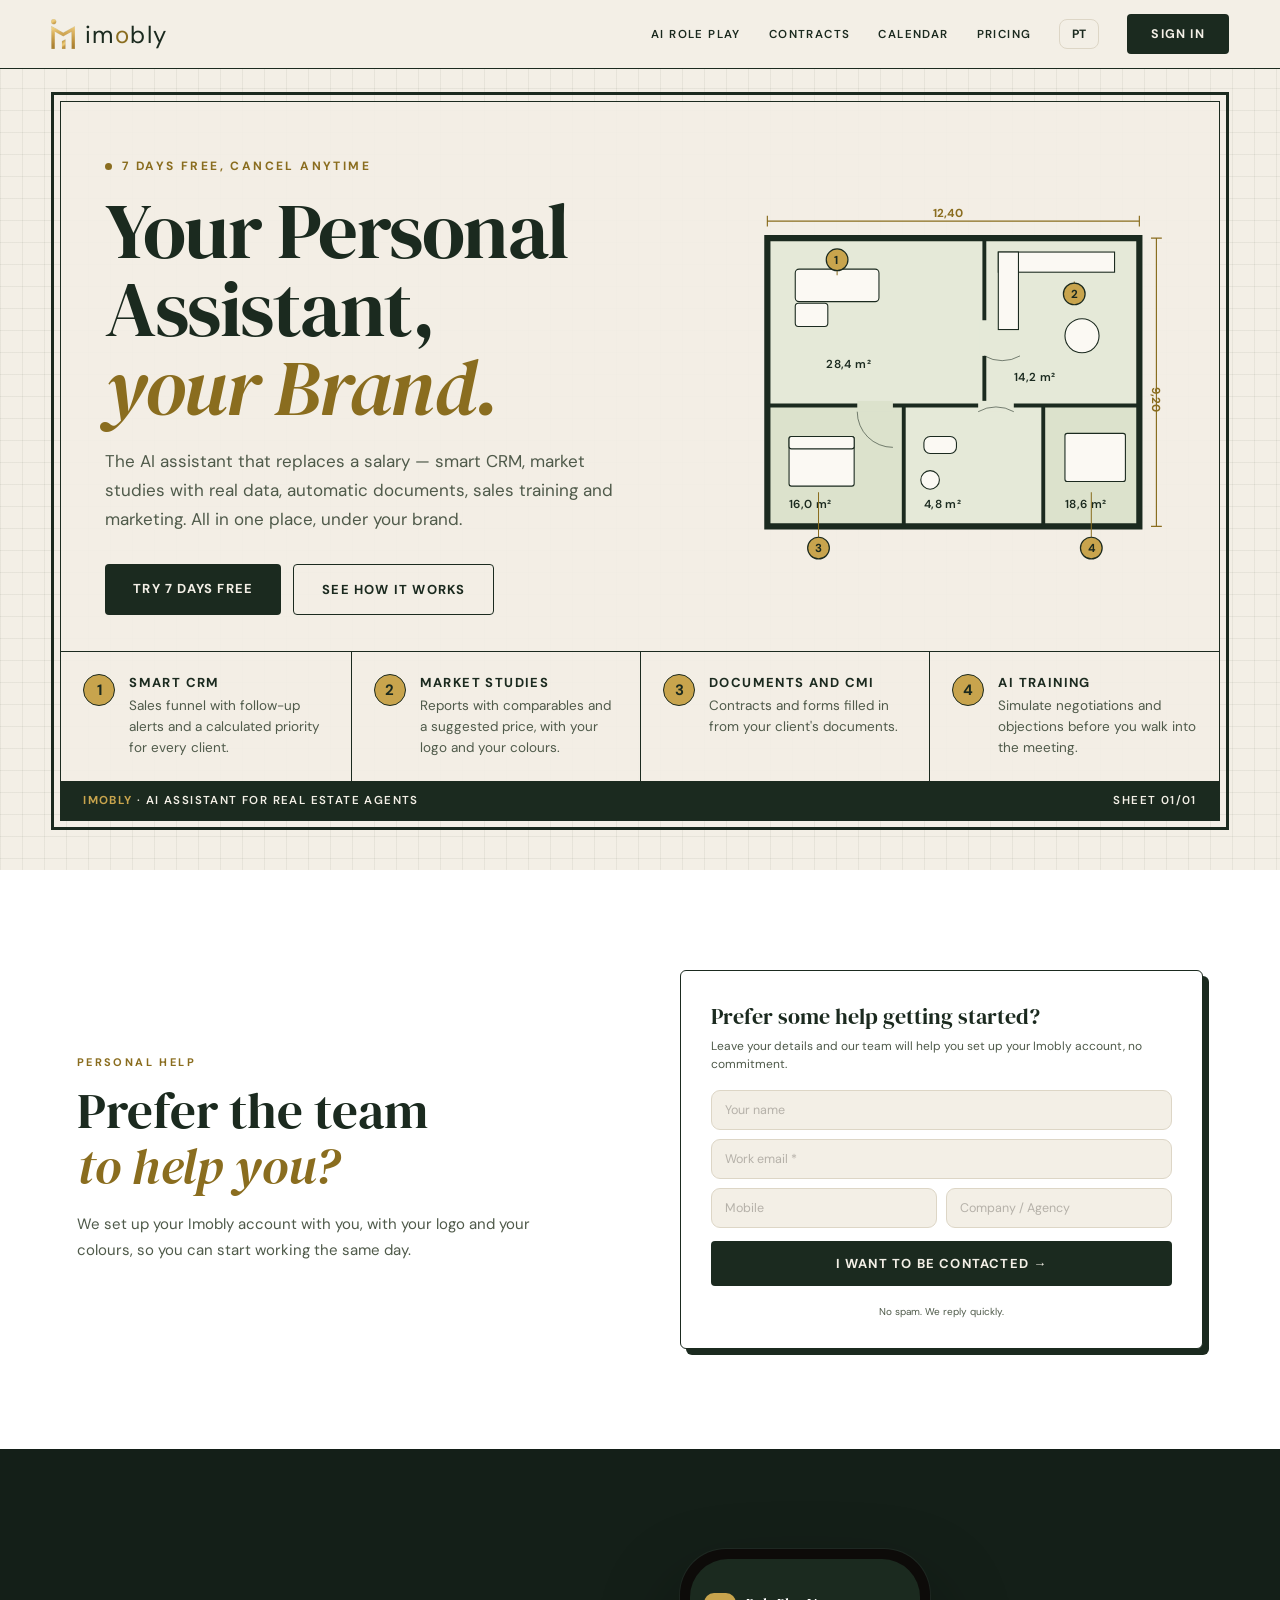
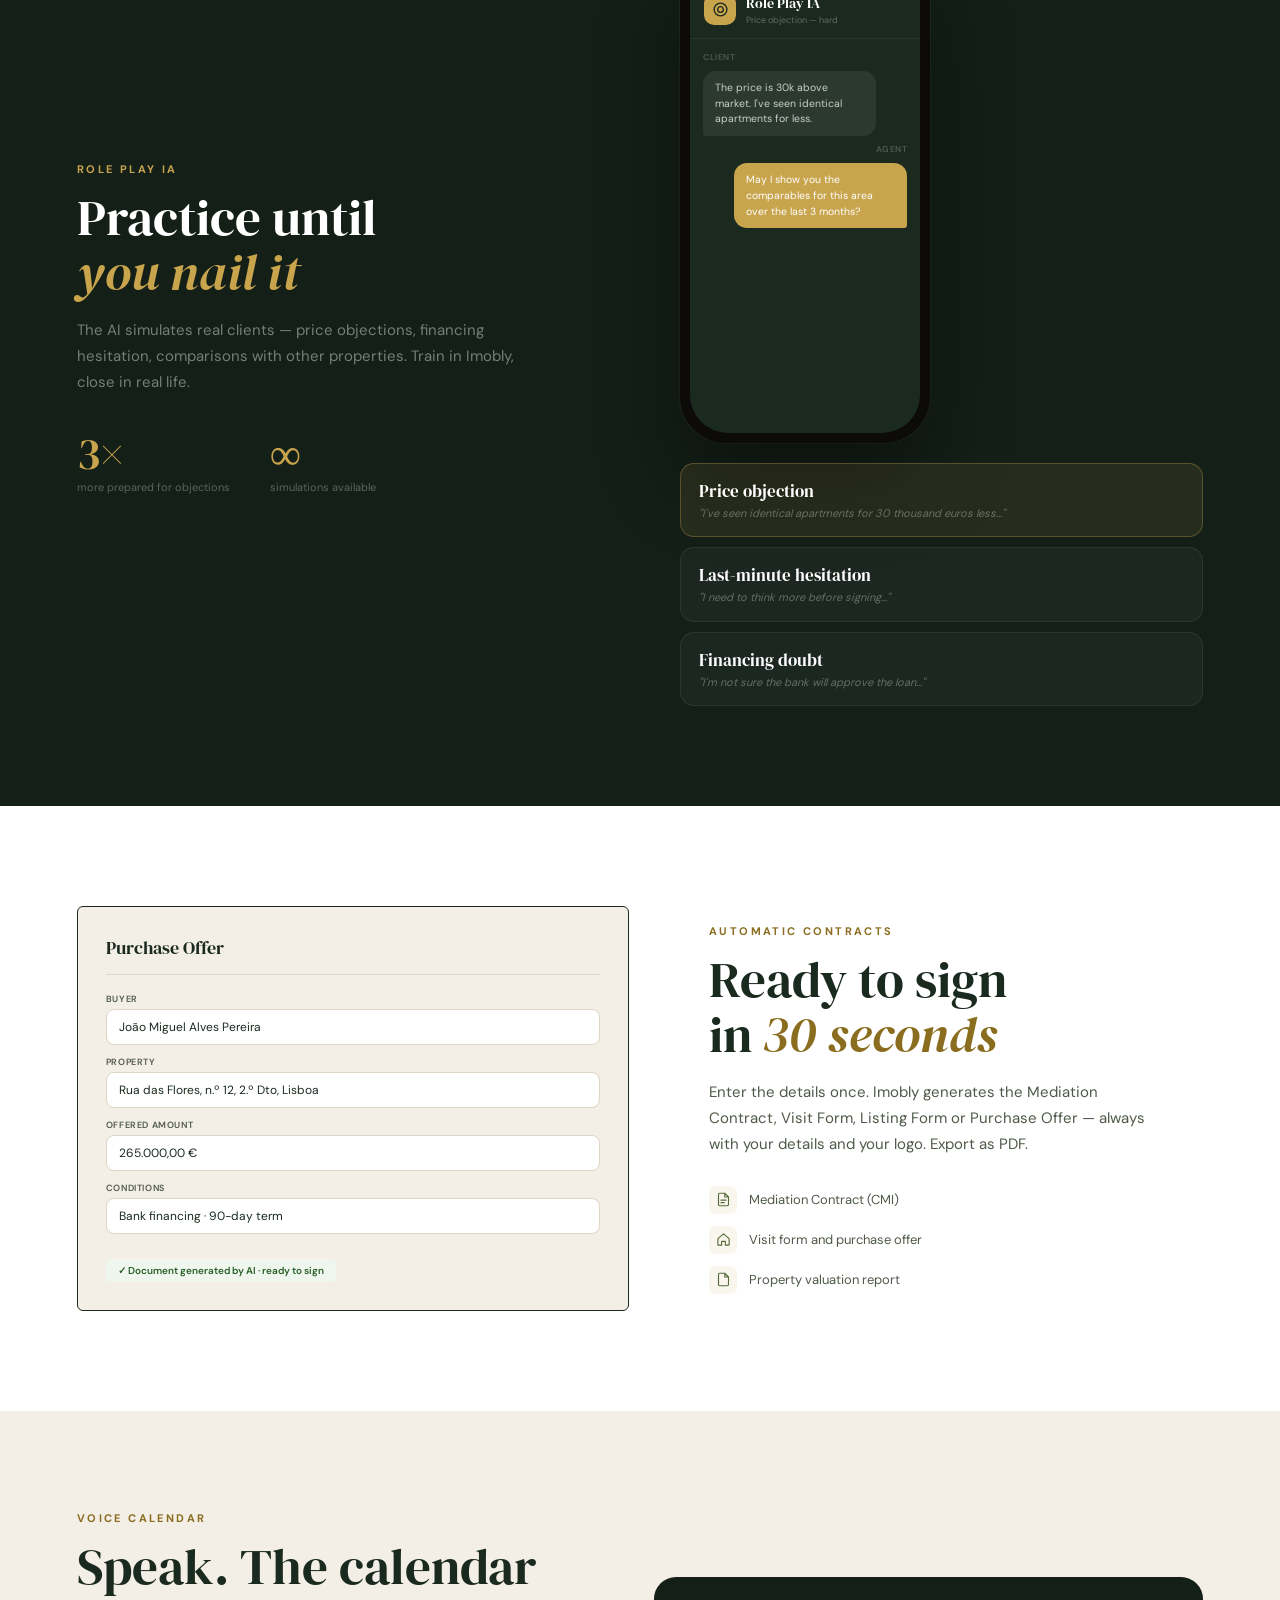
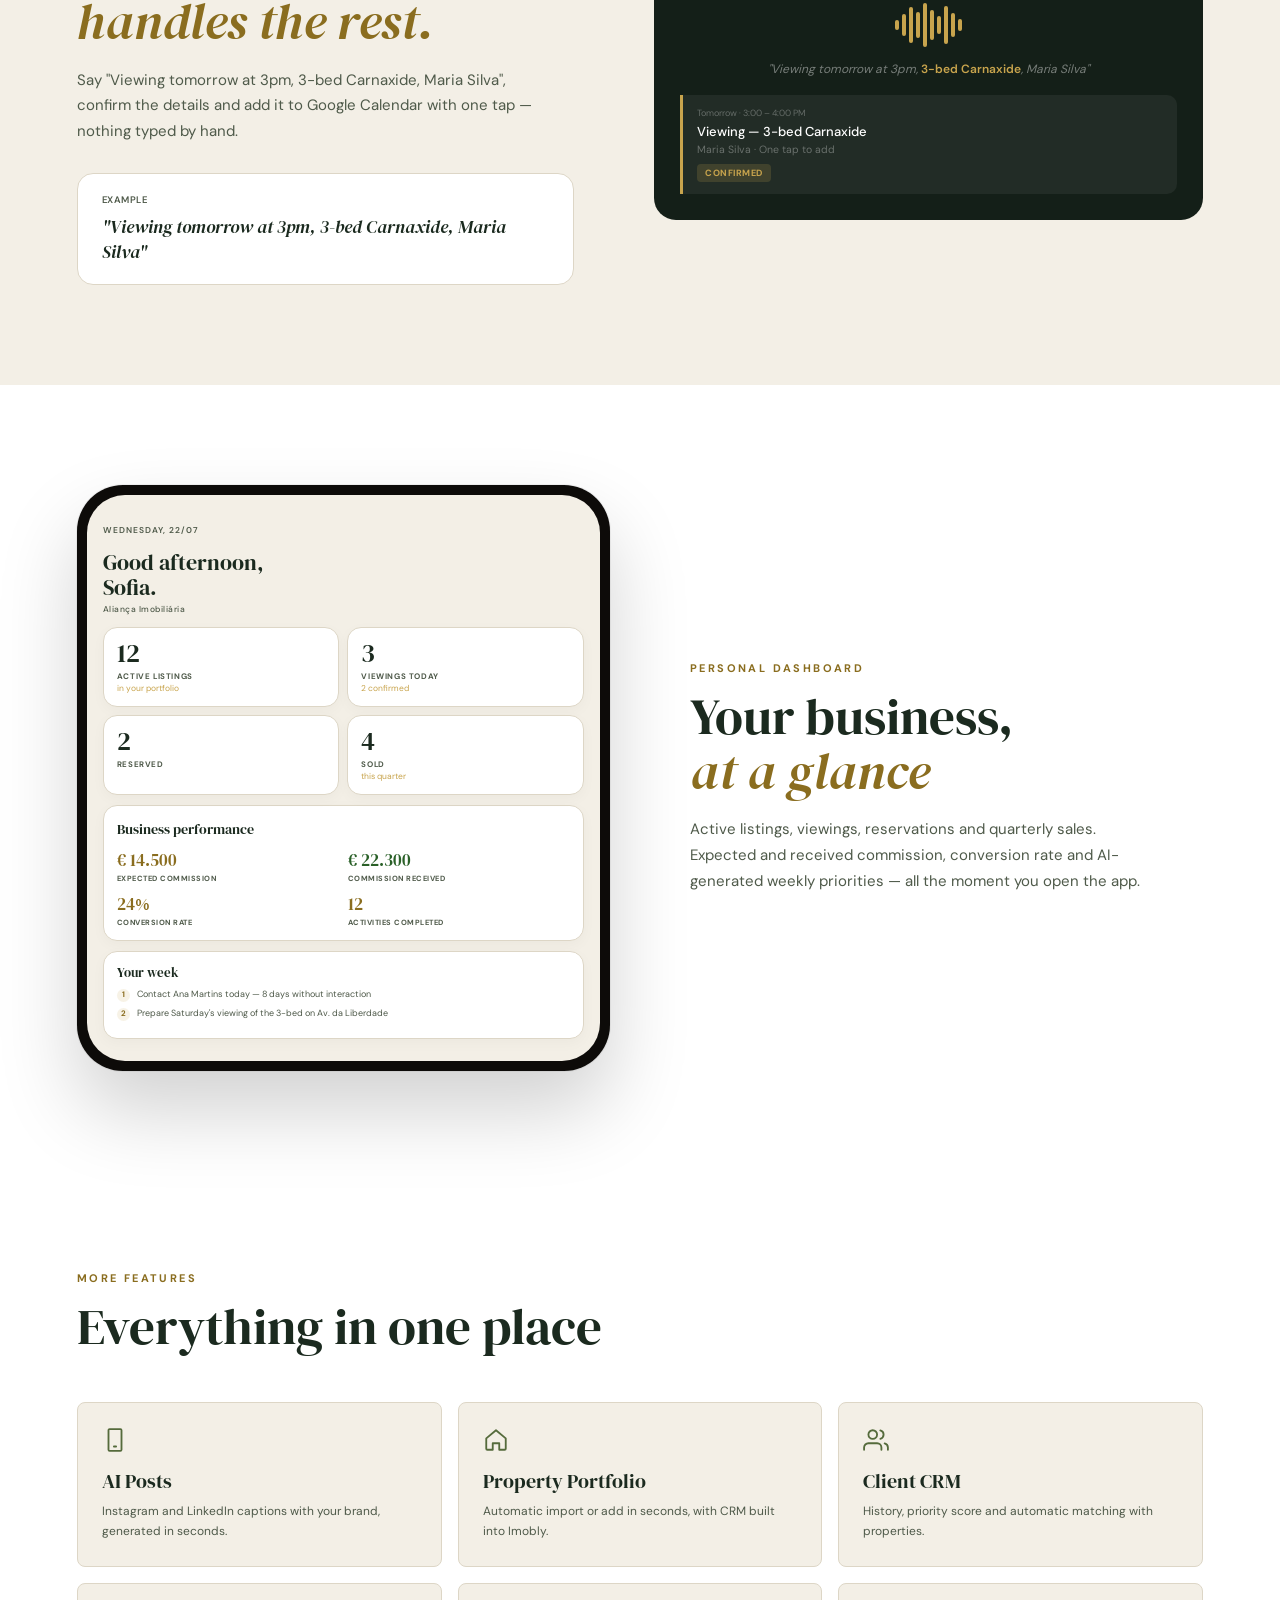
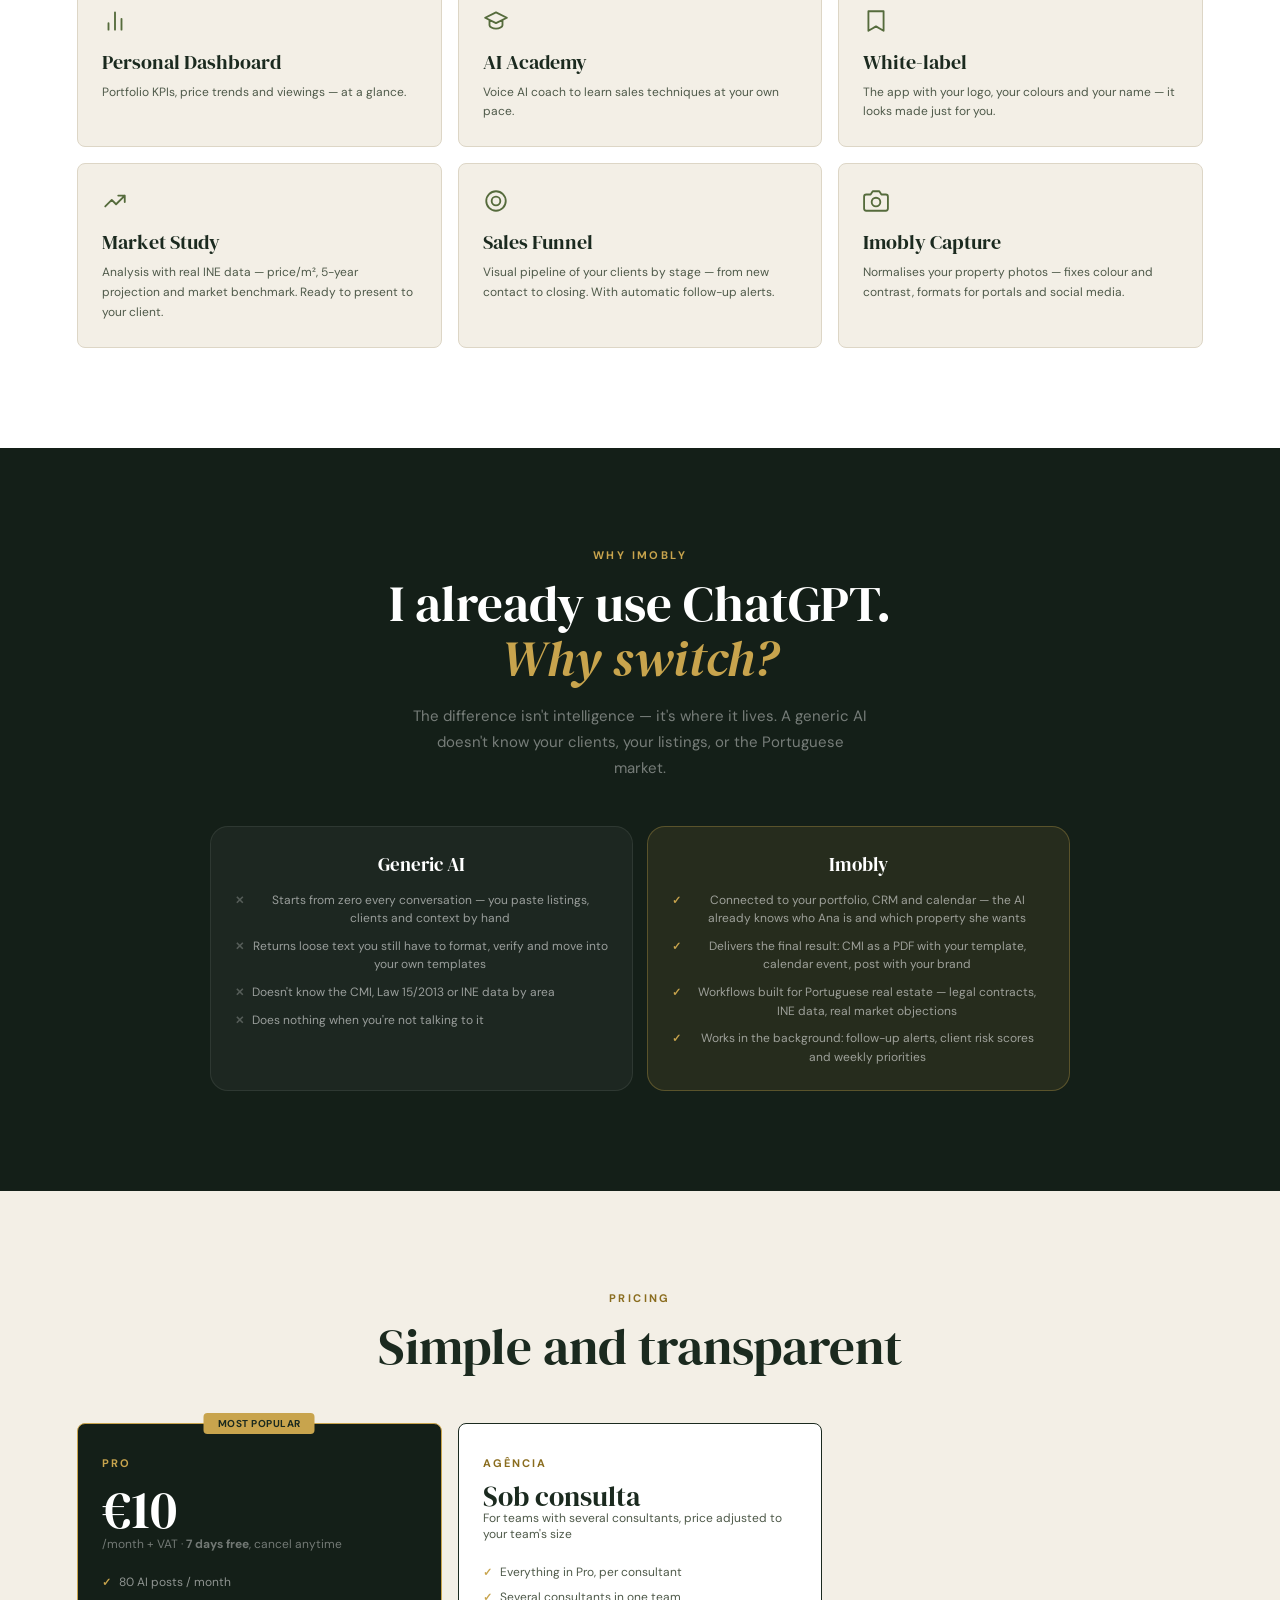
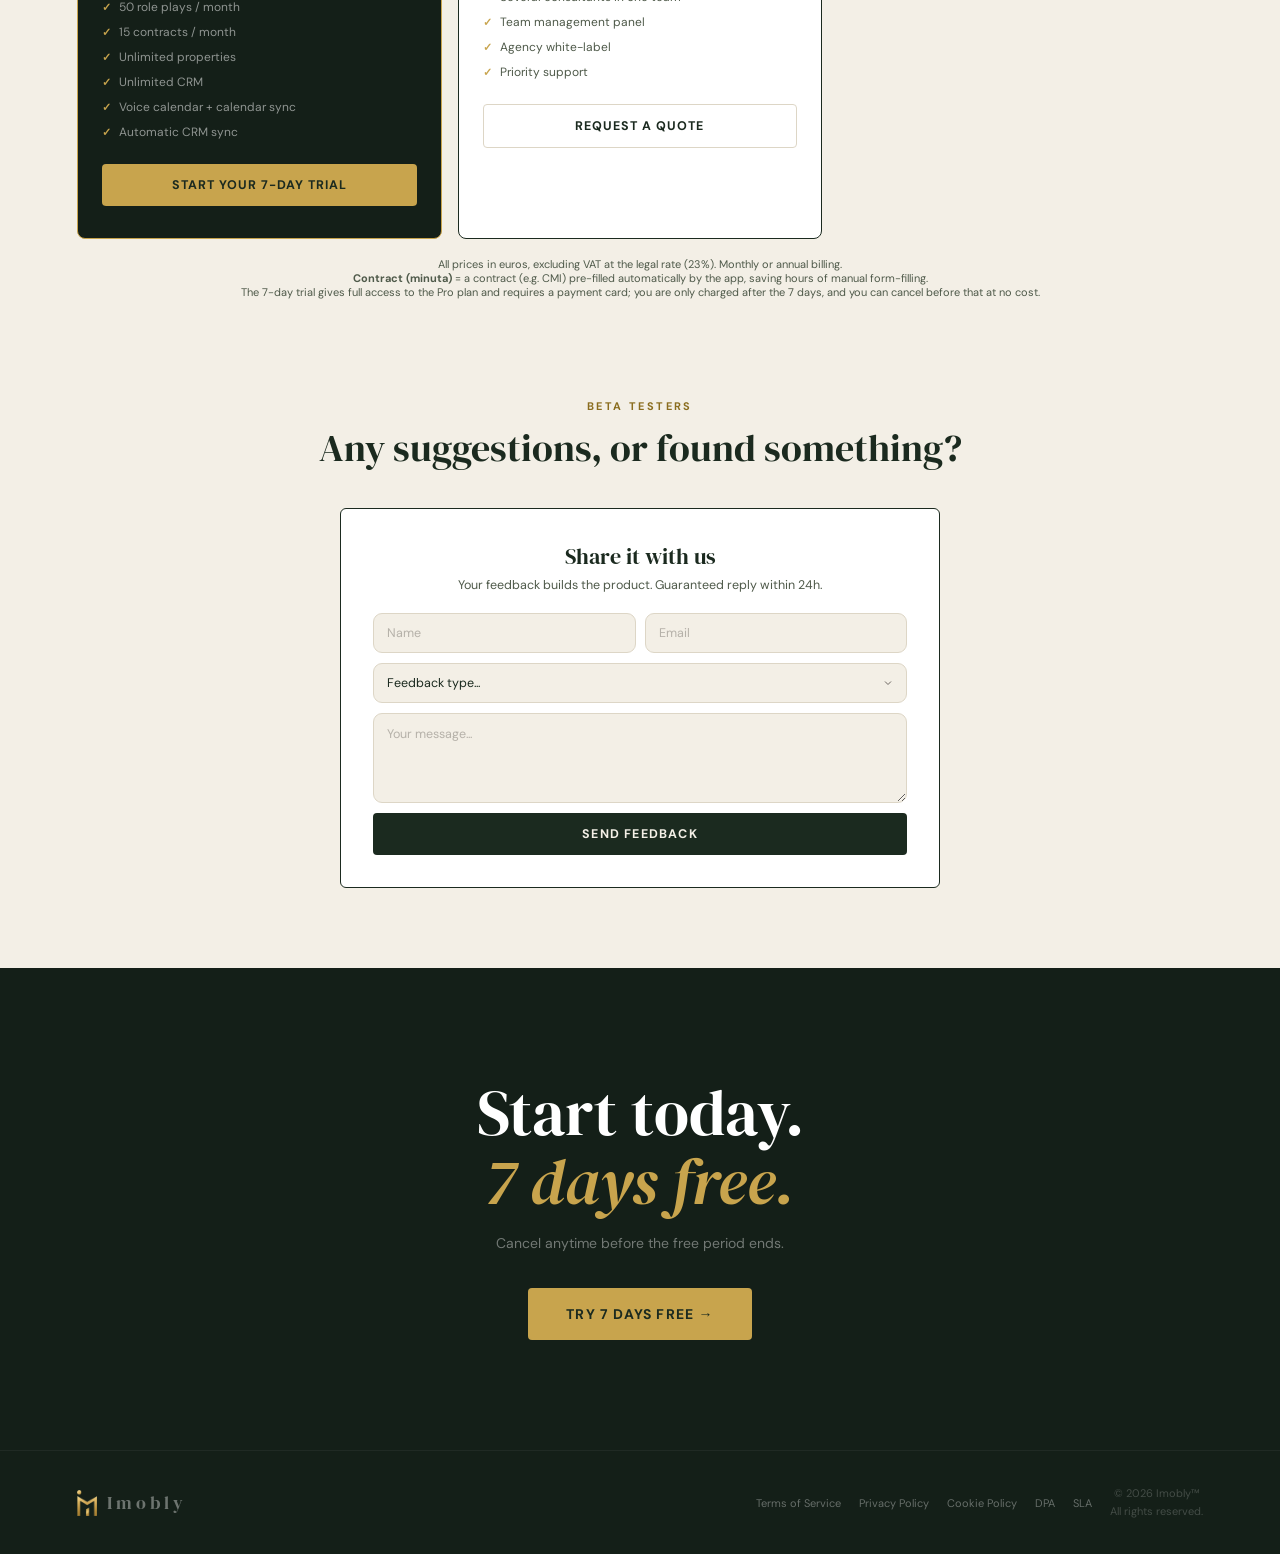
==== commit fb65c844: "Auditoria pré-lançamento: og:image 1200x630, twitter card, robots.txt, sitemap.xml, headers de segur" ====
--- a/index.html
+++ b/index.html
@@ -7,7 +7,17 @@
 <meta property="og:title" content="Imobly — A plataforma IA para consultores imobiliários">
 <meta property="og:description" content="Role Play IA, minutas automáticas e agenda por voz. Os primeiros 100 a subscrever o plano Pro anual ganham 3 meses extra, grátis.">
 <meta property="og:url" content="https://imobly.pt">
-<meta property="og:image" content="https://imobly.pt/imobly-logo.png">
+<meta property="og:type" content="website">
+<meta property="og:site_name" content="Imobly">
+<meta property="og:locale" content="pt_PT">
+<meta property="og:image" content="https://imobly.pt/og-imobly.jpg">
+<meta property="og:image:width" content="1200">
+<meta property="og:image:height" content="630">
+<meta property="og:image:alt" content="Imobly — O seu assistente, a sua marca">
+<meta name="twitter:card" content="summary_large_image">
+<meta name="twitter:title" content="Imobly — A plataforma IA para consultores imobiliários">
+<meta name="twitter:image" content="https://imobly.pt/og-imobly.jpg">
+<meta name="theme-color" content="#1B2A1F">
 <link rel="canonical" href="https://imobly.pt">
 <meta name="description" content="Role Play IA, minutas automáticas e agenda por voz. Os primeiros 100 a subscrever o plano Pro anual ganham 3 meses extra, grátis.">
 <link rel="icon" type="image/png" sizes="512x512" href="/favicon-512.png">
@@ -324,6 +334,7 @@
         <div class="wl-t" data-i18n="wlT">Prefere ajuda a começar?</div>
         <div class="wl-s" data-i18n="wlS">Deixe os seus dados e a nossa equipa ajuda-o a configurar a sua conta Imobly, sem compromisso.</div>
         <div class="wl-form">
+          <input type="text" id="wl-hp" name="website" tabindex="-1" autocomplete="off" aria-hidden="true" style="position:absolute;left:-9999px;width:1px;height:1px;opacity:0">
           <input class="inp" id="wl-nome" data-i18n-ph="phNome" placeholder="O seu nome" type="text">
           <input class="inp" id="wl-email" data-i18n-ph="phEmail" placeholder="Email profissional *" type="email" required>
           <div class="row2">
@@ -572,6 +583,7 @@
       <div class="fb-s" data-i18n="fbS">O seu feedback constrói o produto. Resposta garantida em 24h.</div>
       <div class="fb-form">
         <div class="row2">
+          <input type="text" id="fb-hp" name="website" tabindex="-1" autocomplete="off" aria-hidden="true" style="position:absolute;left:-9999px;width:1px;height:1px;opacity:0">
           <input class="inp" id="fb-nome" data-i18n-ph="phNome2" placeholder="Nome" type="text">
           <input class="inp" id="fb-email" placeholder="Email" type="email">
         </div>
@@ -617,7 +629,10 @@
 const SUPA_KEY = 'sb_publishable_ZDAiwggjZVEOiTQcl0lAIg_onvyVBHn';
 const supa = window.supabase.createClient(SUPA_URL, SUPA_KEY);
 
+const PAGE_T0 = Date.now();
+function _bot(id){ return document.getElementById(id).value || (Date.now()-PAGE_T0) < 2500; }
 async function submeterLista() {
+  if (_bot("wl-hp")) { document.getElementById("wl-form-area").style.display="none"; document.getElementById("wl-ok").style.display="block"; return; }
   const email = document.getElementById('wl-email').value.trim();
   if (!email) { alert(L('emailObg')); return; }
   const btn = document.getElementById('wl-btn');
@@ -634,6 +649,7 @@
 }
 
 async function submeterFeedback() {
+  if (_bot("fb-hp")) { document.querySelector(".fb-form").style.display="none"; document.getElementById("fb-ok").style.display="block"; return; }
   const msg = document.getElementById('fb-msg').value.trim();
   if (!msg) { alert(L('msgObg')); return; }
   const btn = document.querySelector('.fb-btn');
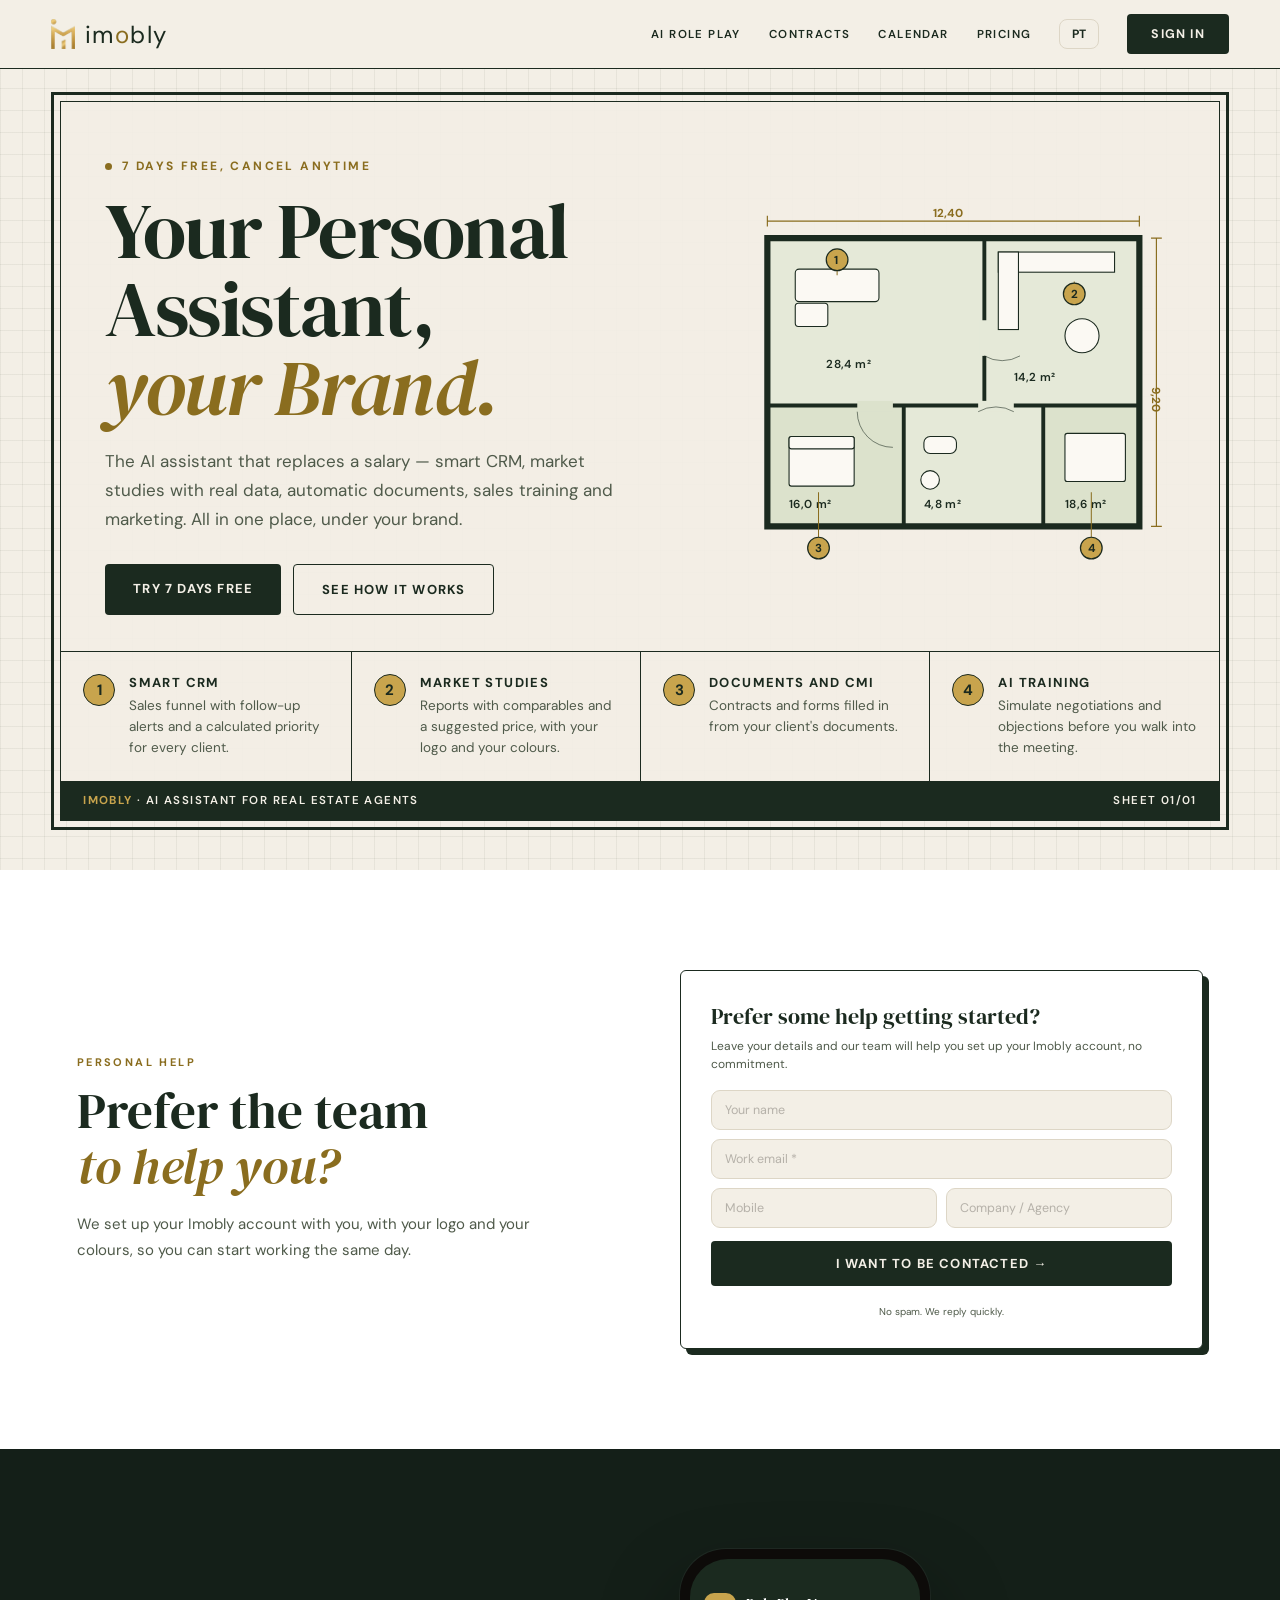
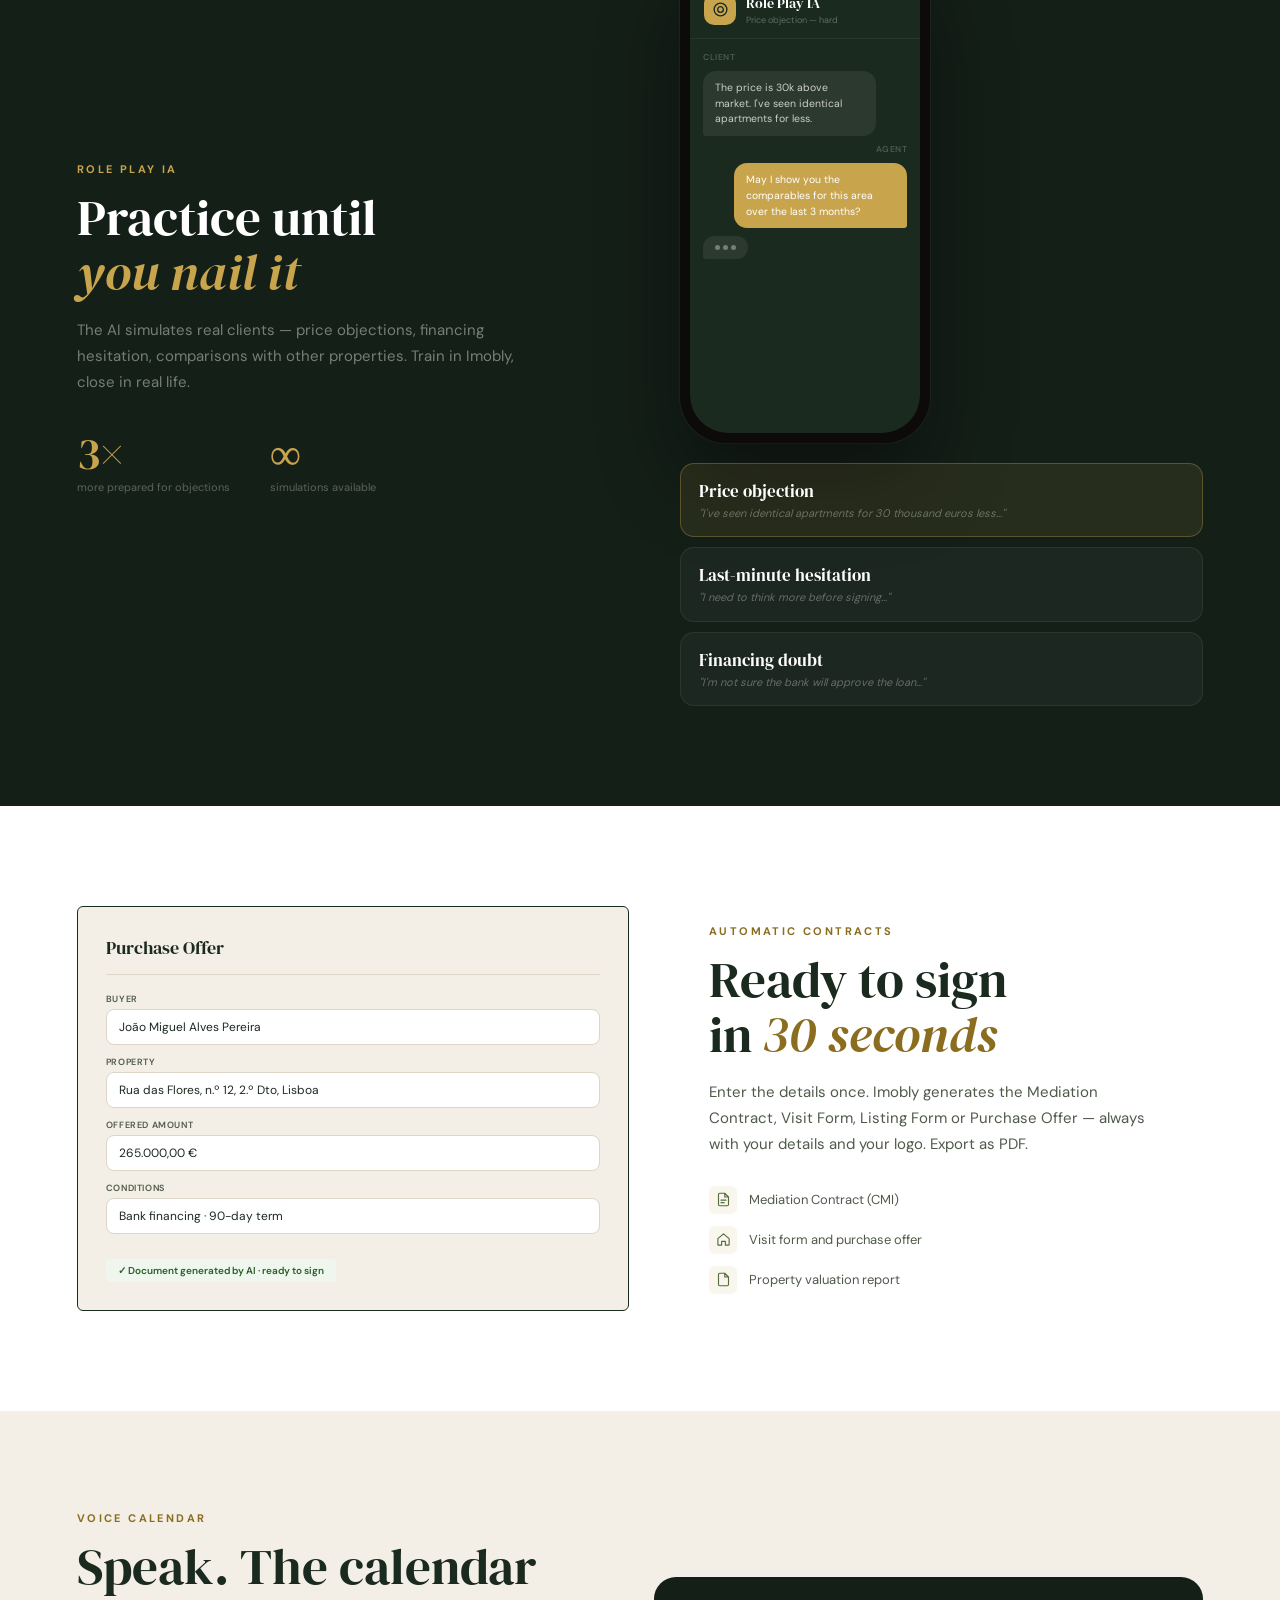
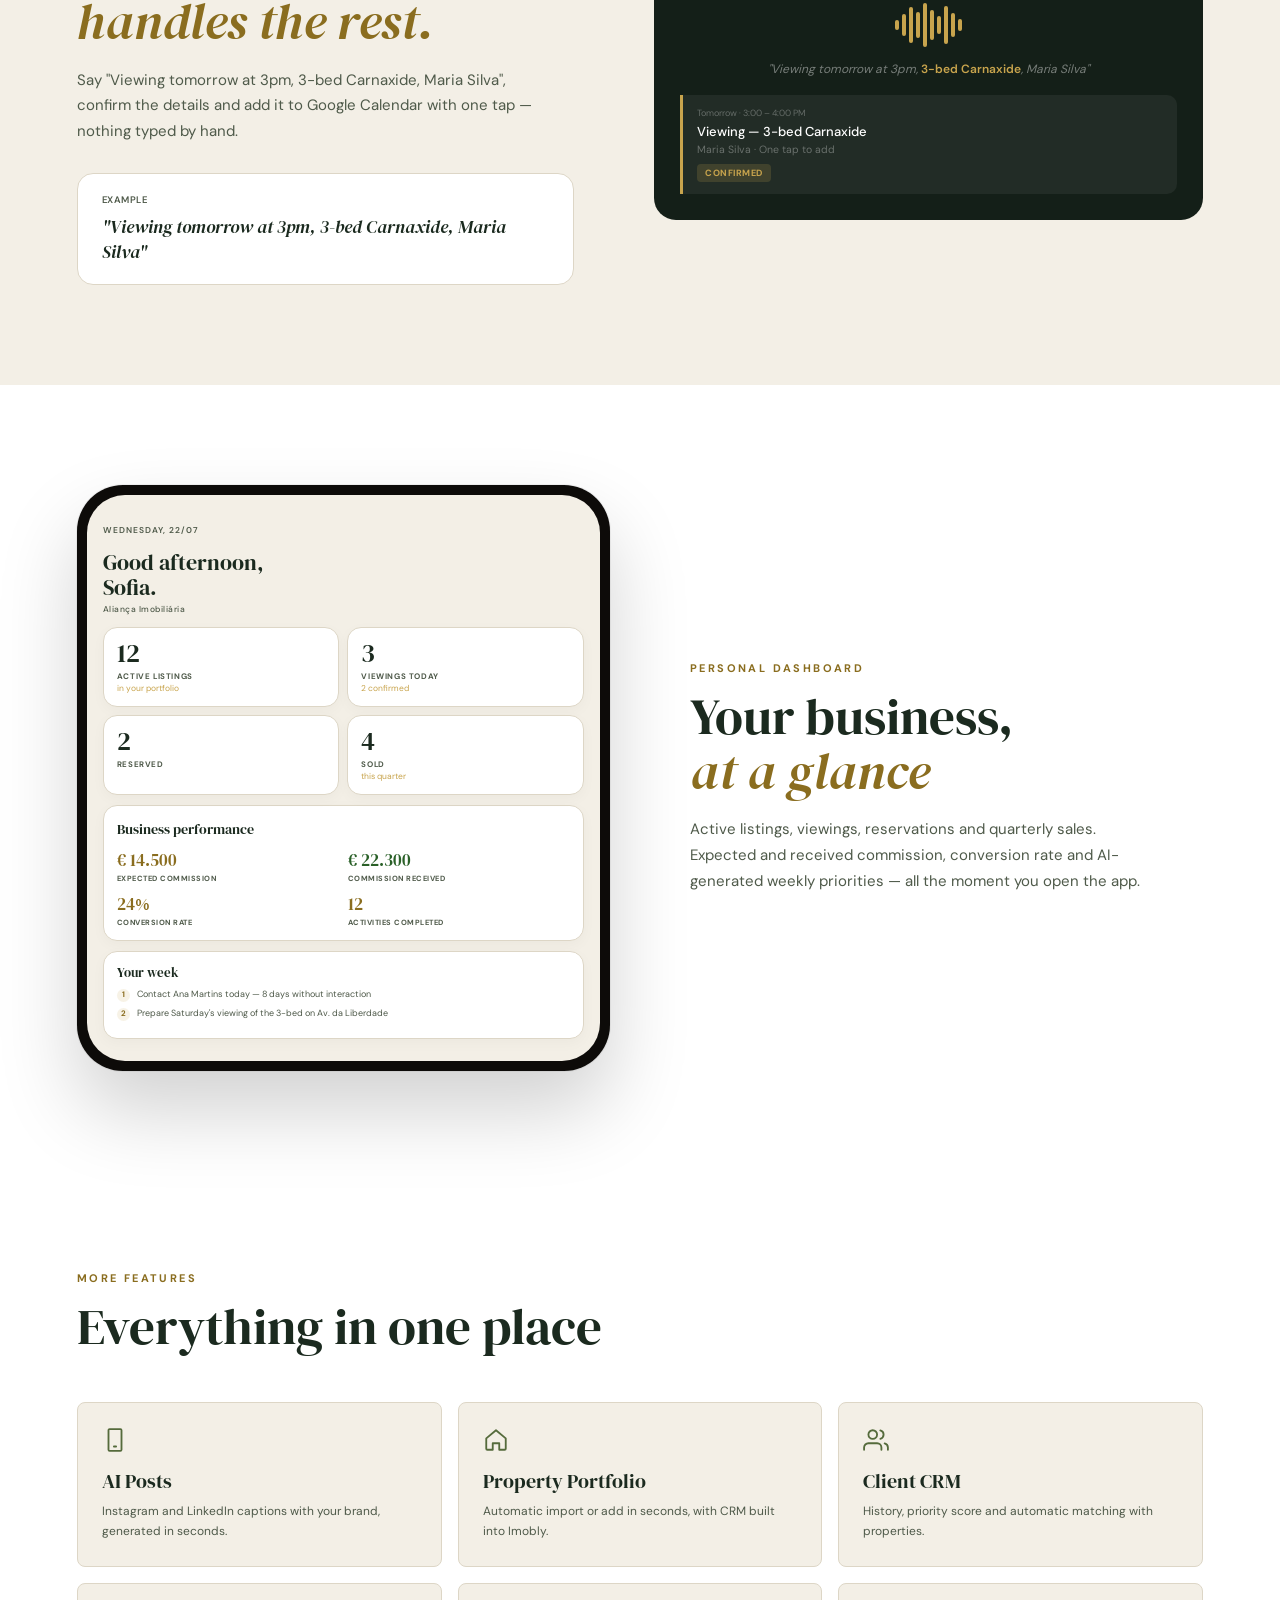
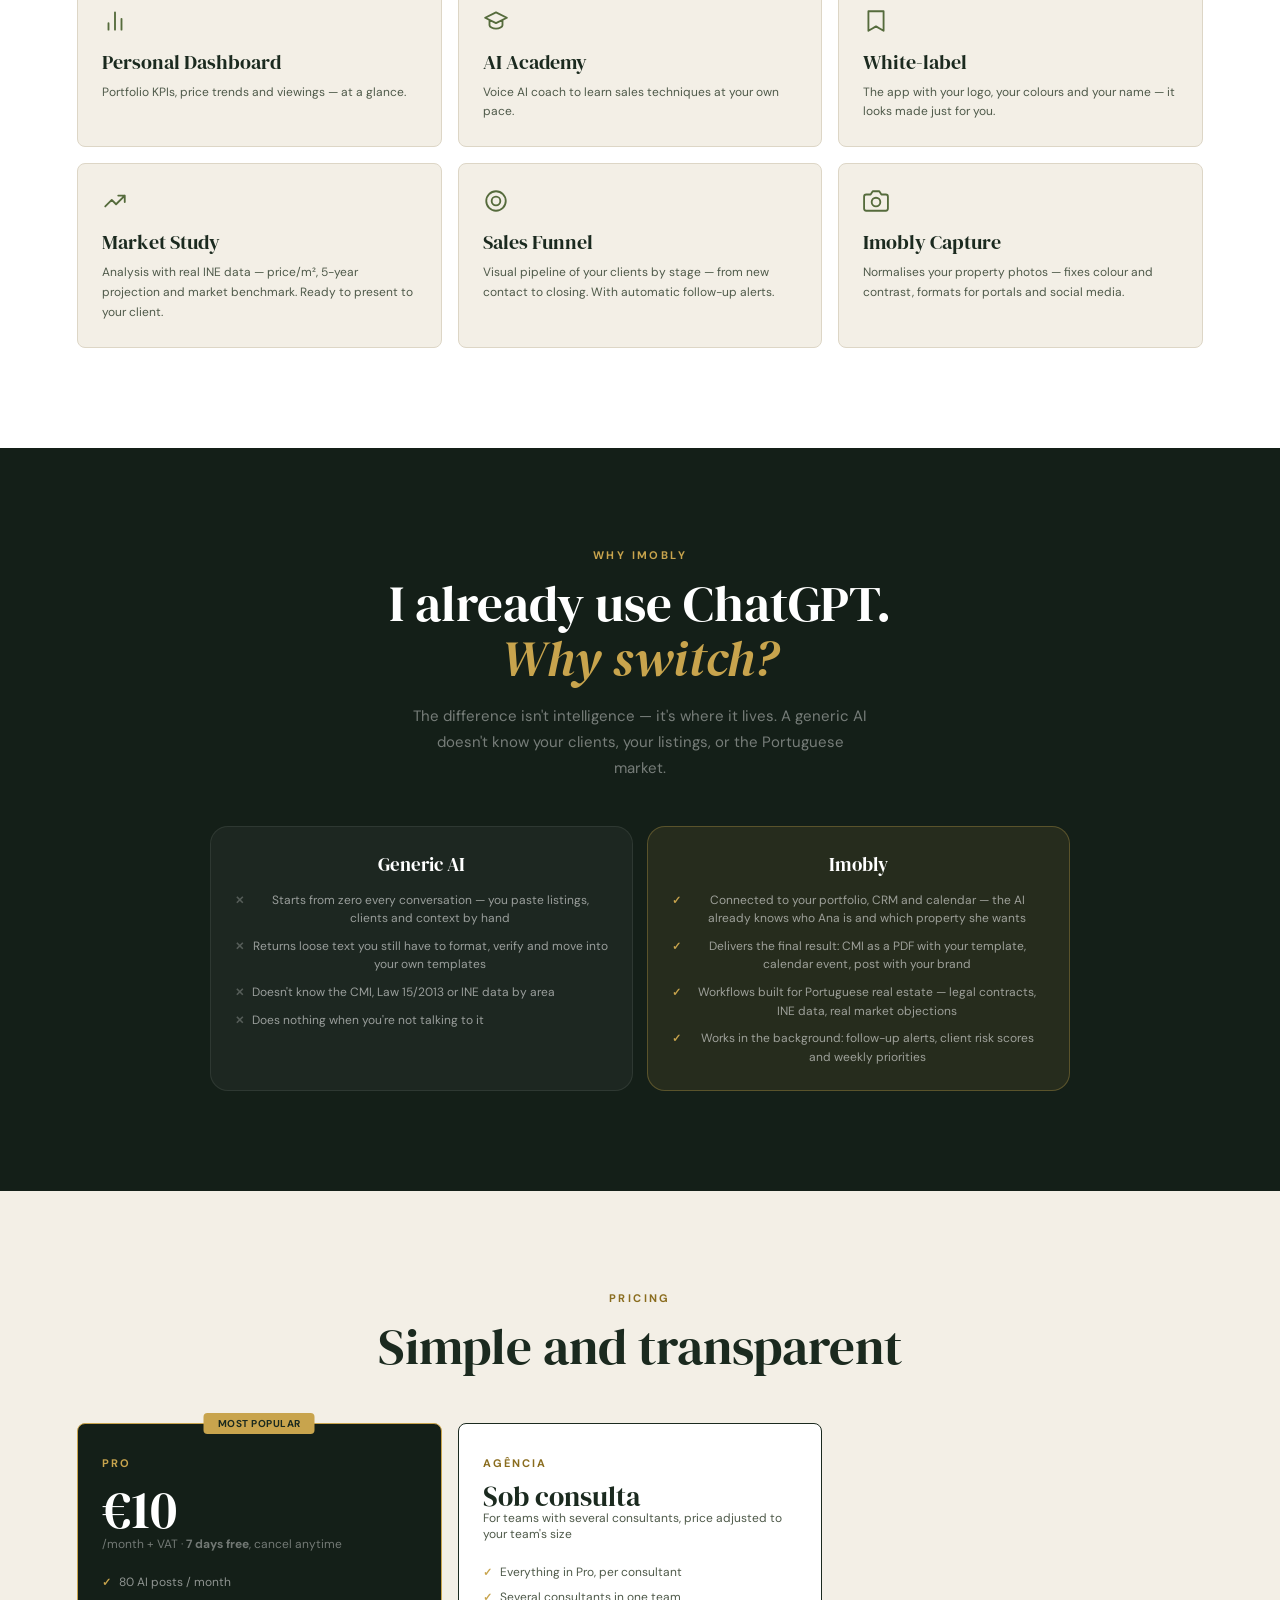
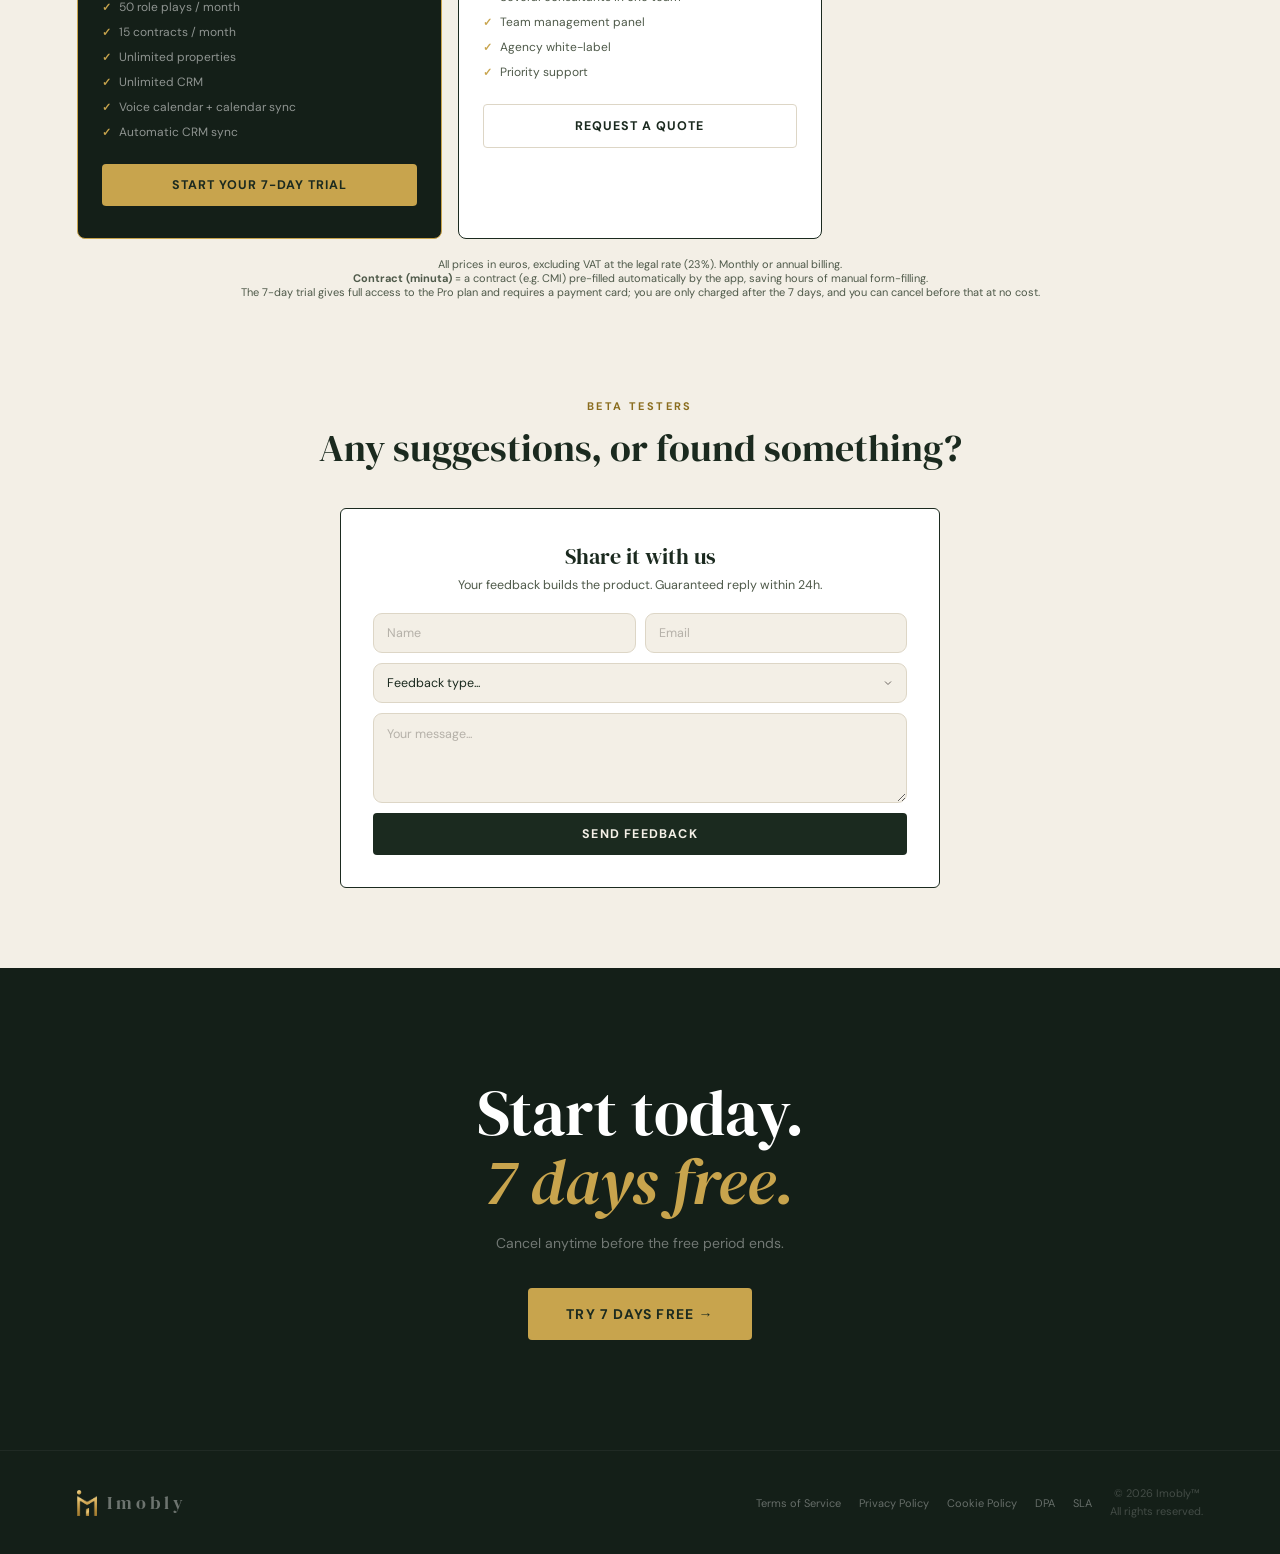
==== commit c4a41b4f: "Revert "Auditoria pré-lançamento: og:image 1200x630, twitter card, robots.txt, sitemap.xml, headers " ====
--- a/index.html
+++ b/index.html
@@ -7,17 +7,7 @@
 <meta property="og:title" content="Imobly — A plataforma IA para consultores imobiliários">
 <meta property="og:description" content="Role Play IA, minutas automáticas e agenda por voz. Os primeiros 100 a subscrever o plano Pro anual ganham 3 meses extra, grátis.">
 <meta property="og:url" content="https://imobly.pt">
-<meta property="og:type" content="website">
-<meta property="og:site_name" content="Imobly">
-<meta property="og:locale" content="pt_PT">
-<meta property="og:image" content="https://imobly.pt/og-imobly.jpg">
-<meta property="og:image:width" content="1200">
-<meta property="og:image:height" content="630">
-<meta property="og:image:alt" content="Imobly — O seu assistente, a sua marca">
-<meta name="twitter:card" content="summary_large_image">
-<meta name="twitter:title" content="Imobly — A plataforma IA para consultores imobiliários">
-<meta name="twitter:image" content="https://imobly.pt/og-imobly.jpg">
-<meta name="theme-color" content="#1B2A1F">
+<meta property="og:image" content="https://imobly.pt/imobly-logo.png">
 <link rel="canonical" href="https://imobly.pt">
 <meta name="description" content="Role Play IA, minutas automáticas e agenda por voz. Os primeiros 100 a subscrever o plano Pro anual ganham 3 meses extra, grátis.">
 <link rel="icon" type="image/png" sizes="512x512" href="/favicon-512.png">
@@ -334,7 +324,6 @@
         <div class="wl-t" data-i18n="wlT">Prefere ajuda a começar?</div>
         <div class="wl-s" data-i18n="wlS">Deixe os seus dados e a nossa equipa ajuda-o a configurar a sua conta Imobly, sem compromisso.</div>
         <div class="wl-form">
-          <input type="text" id="wl-hp" name="website" tabindex="-1" autocomplete="off" aria-hidden="true" style="position:absolute;left:-9999px;width:1px;height:1px;opacity:0">
           <input class="inp" id="wl-nome" data-i18n-ph="phNome" placeholder="O seu nome" type="text">
           <input class="inp" id="wl-email" data-i18n-ph="phEmail" placeholder="Email profissional *" type="email" required>
           <div class="row2">
@@ -583,7 +572,6 @@
       <div class="fb-s" data-i18n="fbS">O seu feedback constrói o produto. Resposta garantida em 24h.</div>
       <div class="fb-form">
         <div class="row2">
-          <input type="text" id="fb-hp" name="website" tabindex="-1" autocomplete="off" aria-hidden="true" style="position:absolute;left:-9999px;width:1px;height:1px;opacity:0">
           <input class="inp" id="fb-nome" data-i18n-ph="phNome2" placeholder="Nome" type="text">
           <input class="inp" id="fb-email" placeholder="Email" type="email">
         </div>
@@ -629,10 +617,7 @@
 const SUPA_KEY = 'sb_publishable_ZDAiwggjZVEOiTQcl0lAIg_onvyVBHn';
 const supa = window.supabase.createClient(SUPA_URL, SUPA_KEY);
 
-const PAGE_T0 = Date.now();
-function _bot(id){ return document.getElementById(id).value || (Date.now()-PAGE_T0) < 2500; }
 async function submeterLista() {
-  if (_bot("wl-hp")) { document.getElementById("wl-form-area").style.display="none"; document.getElementById("wl-ok").style.display="block"; return; }
   const email = document.getElementById('wl-email').value.trim();
   if (!email) { alert(L('emailObg')); return; }
   const btn = document.getElementById('wl-btn');
@@ -649,7 +634,6 @@
 }
 
 async function submeterFeedback() {
-  if (_bot("fb-hp")) { document.querySelector(".fb-form").style.display="none"; document.getElementById("fb-ok").style.display="block"; return; }
   const msg = document.getElementById('fb-msg').value.trim();
   if (!msg) { alert(L('msgObg')); return; }
   const btn = document.querySelector('.fb-btn');
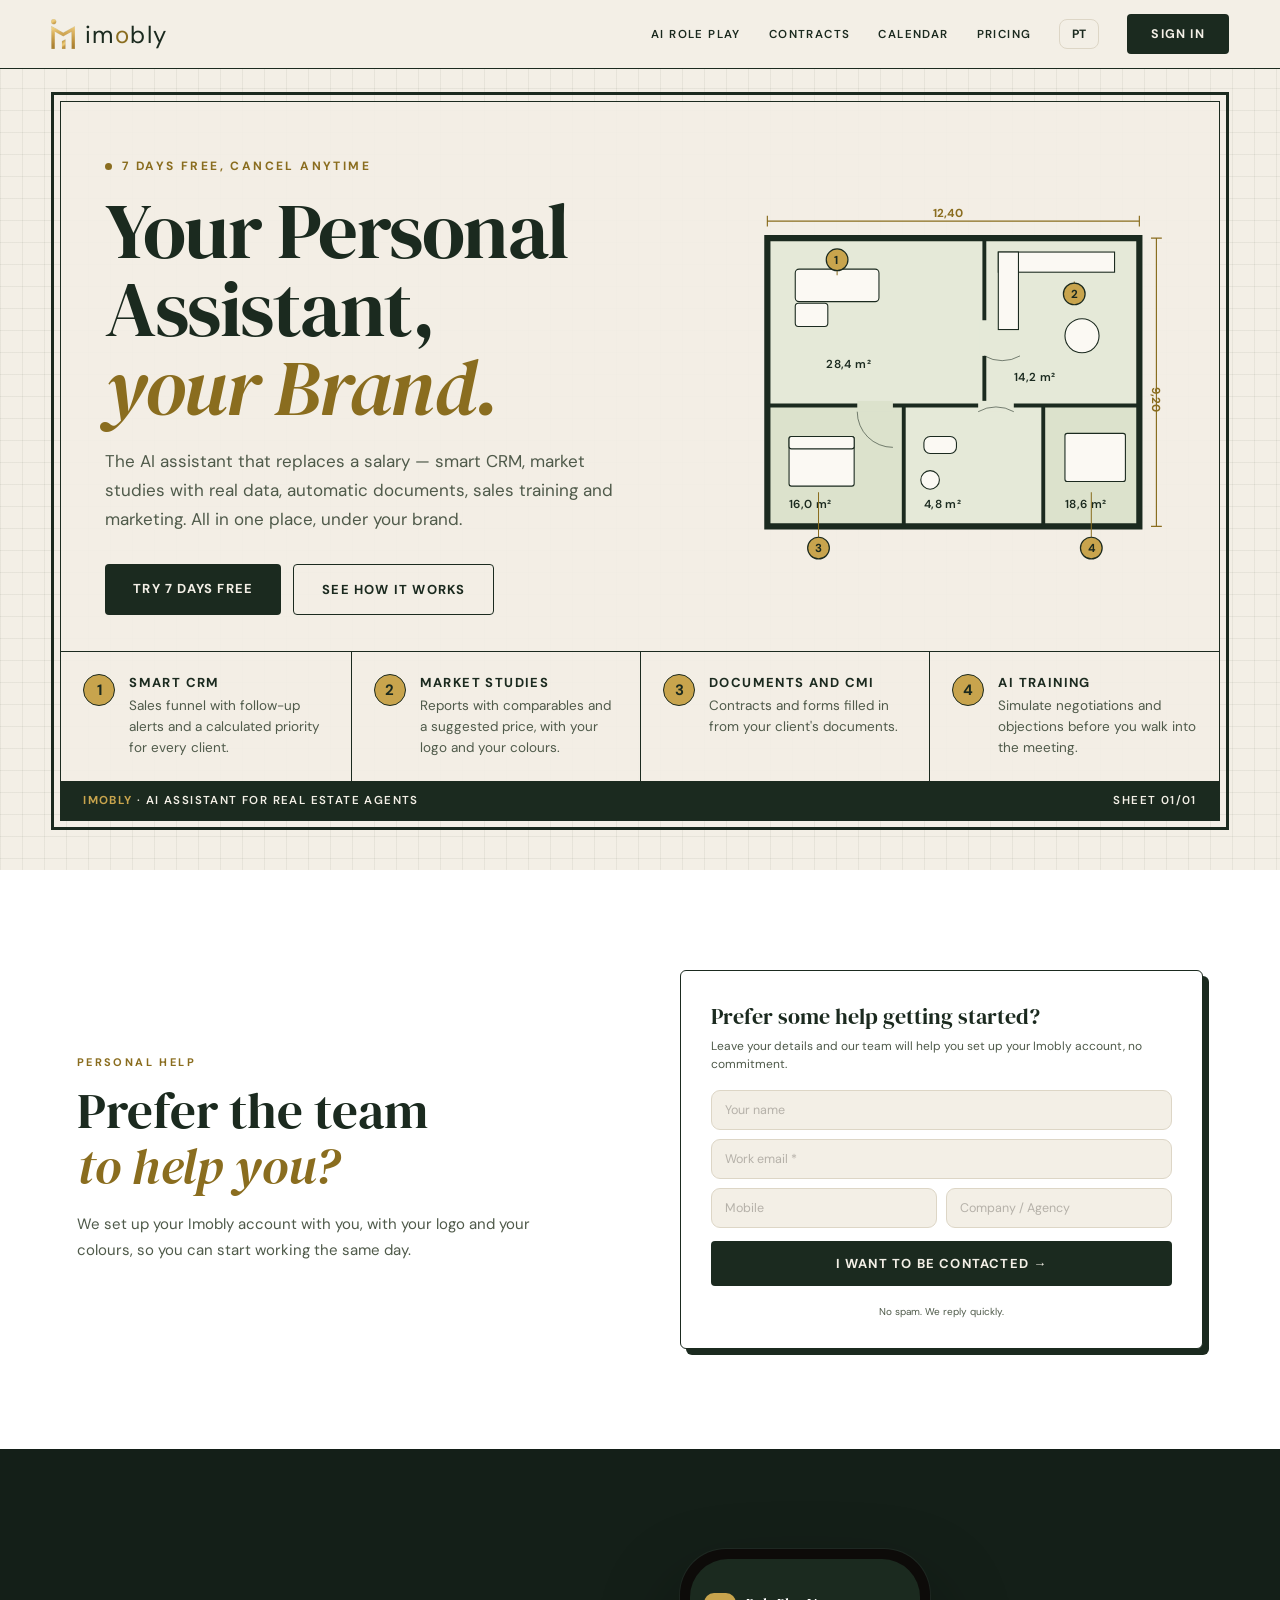
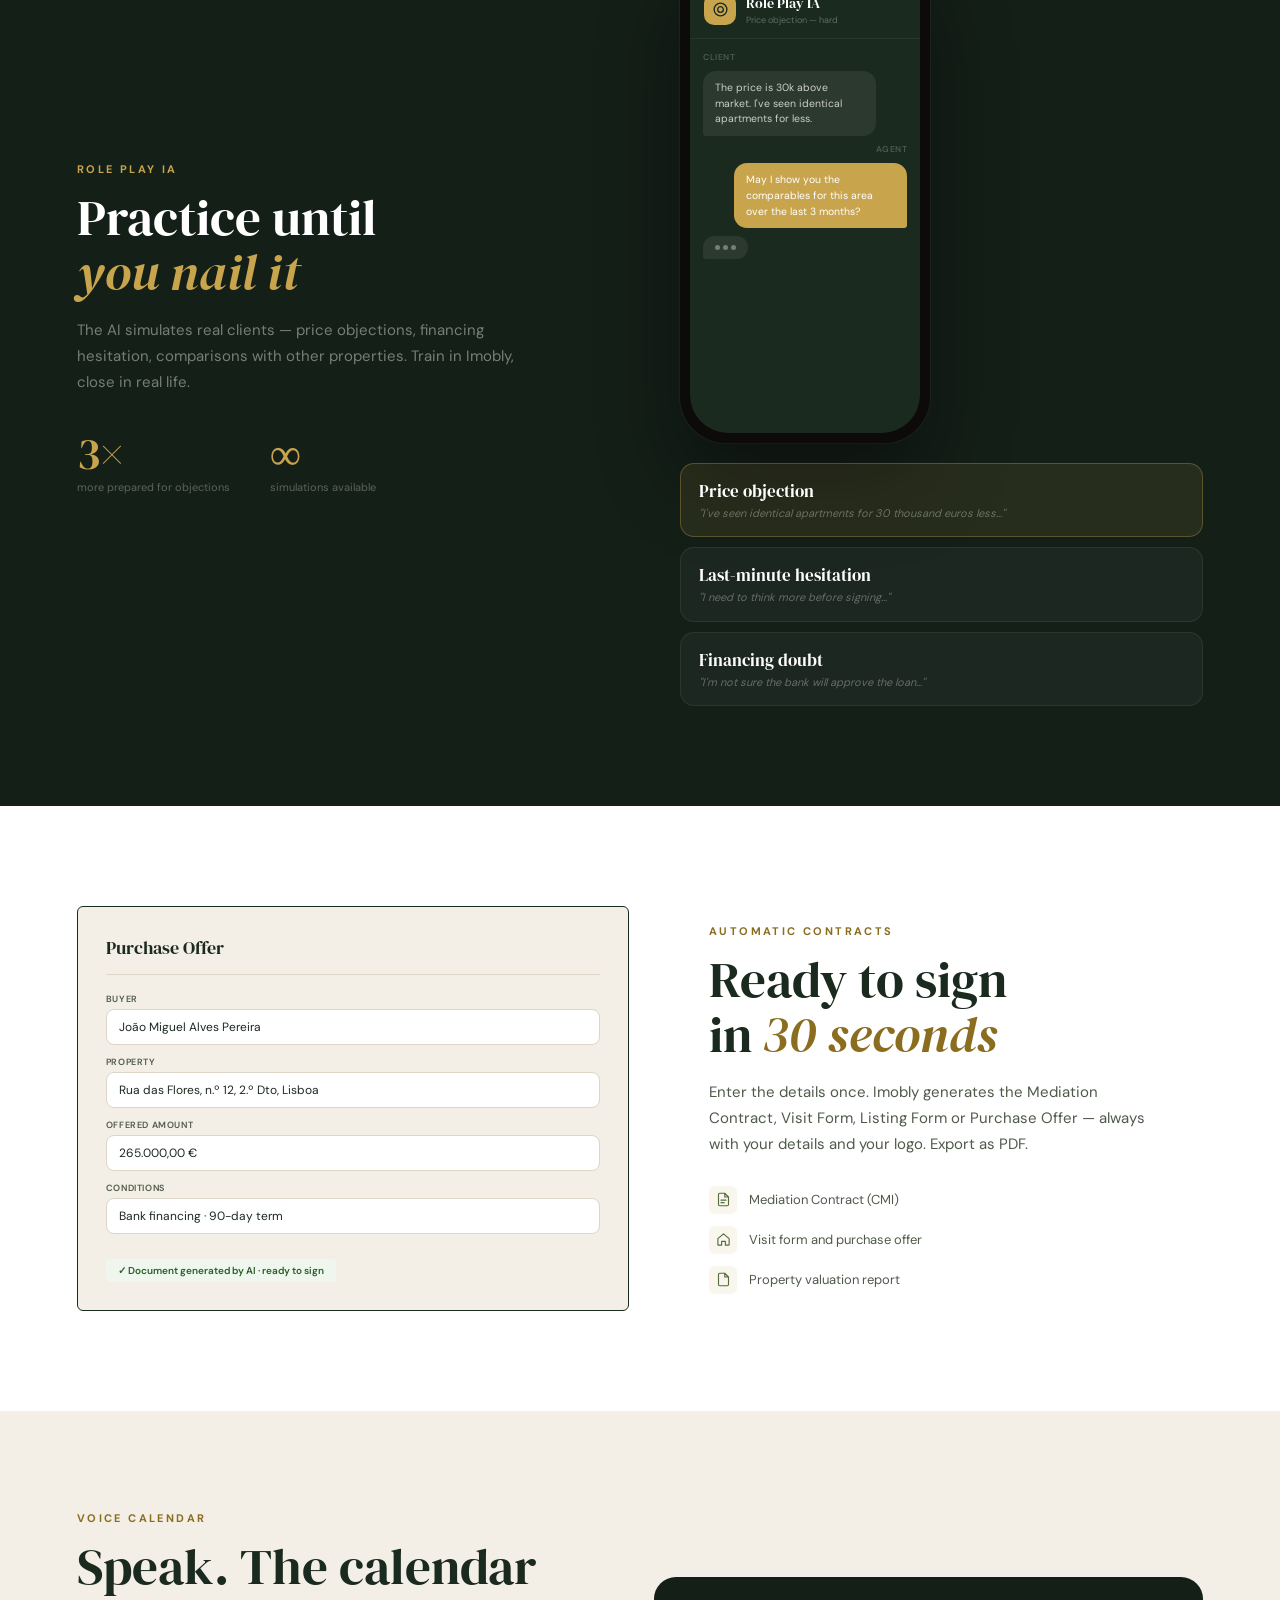
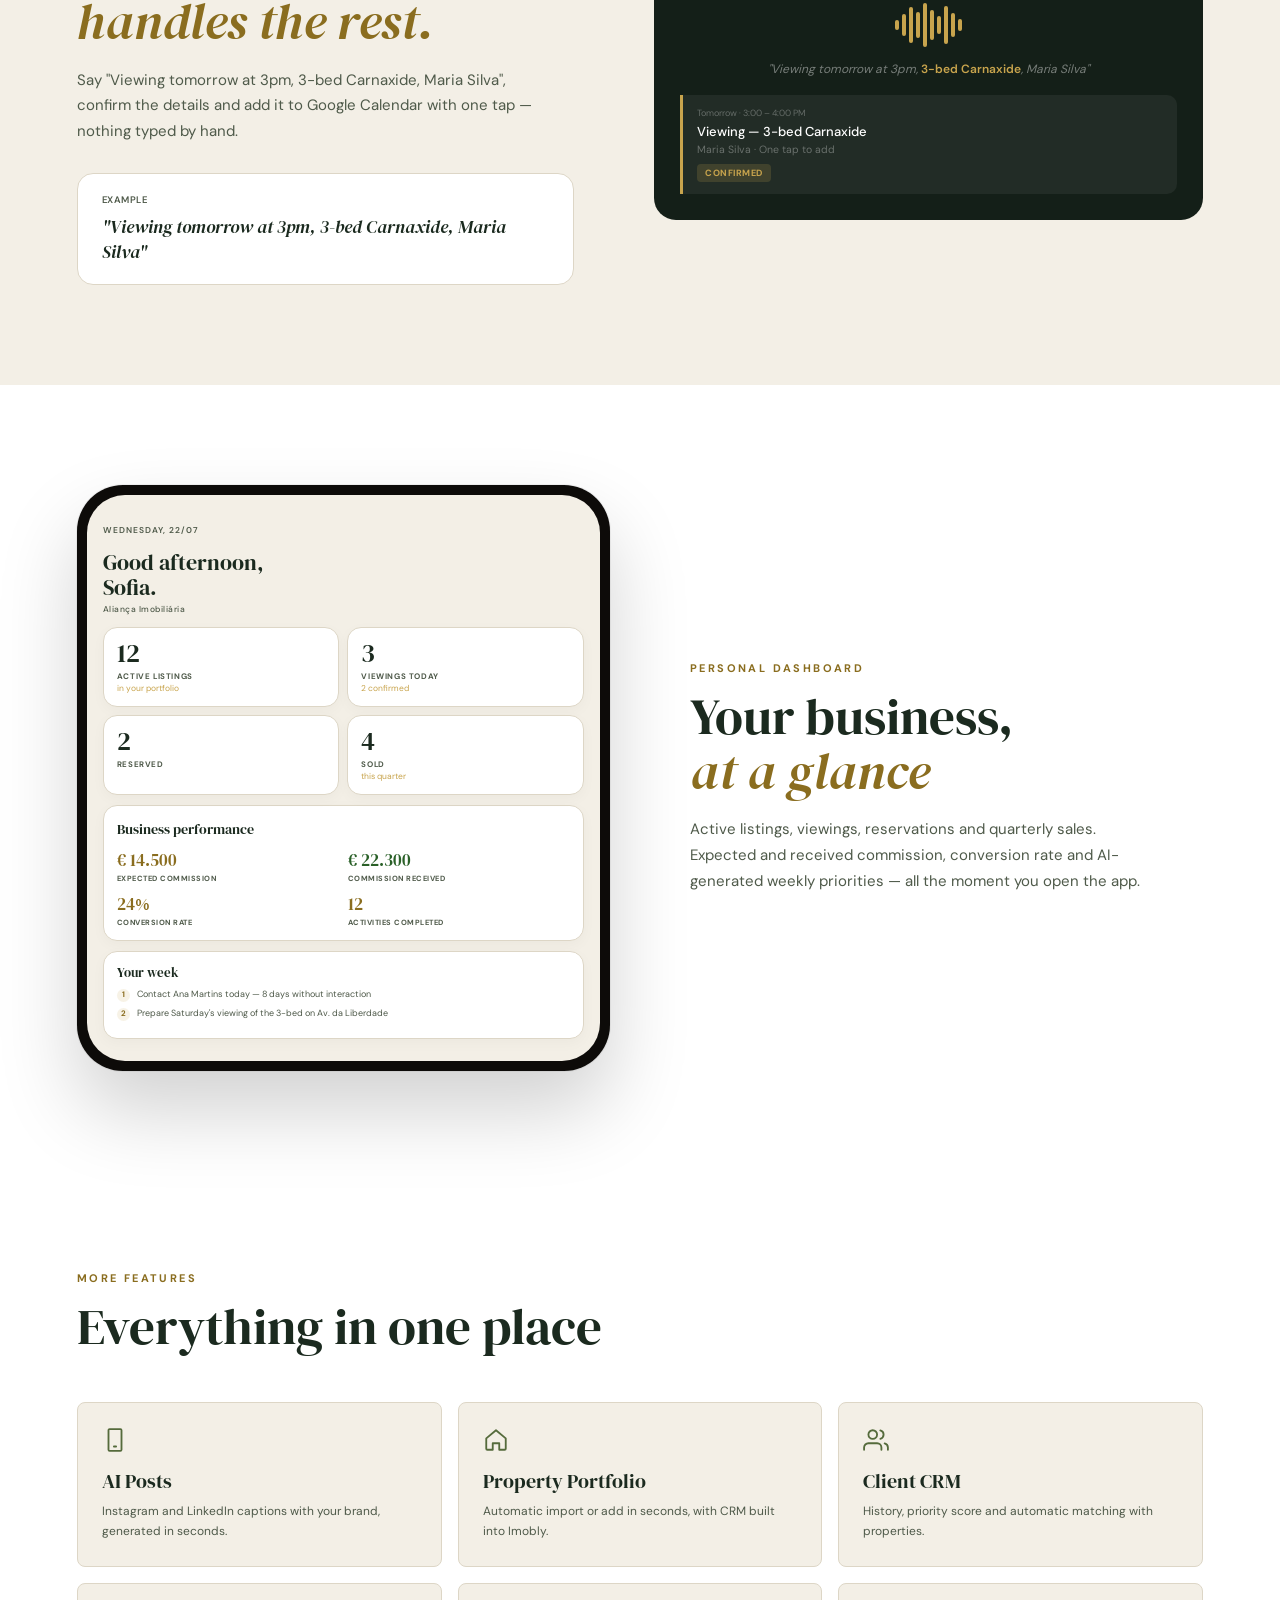
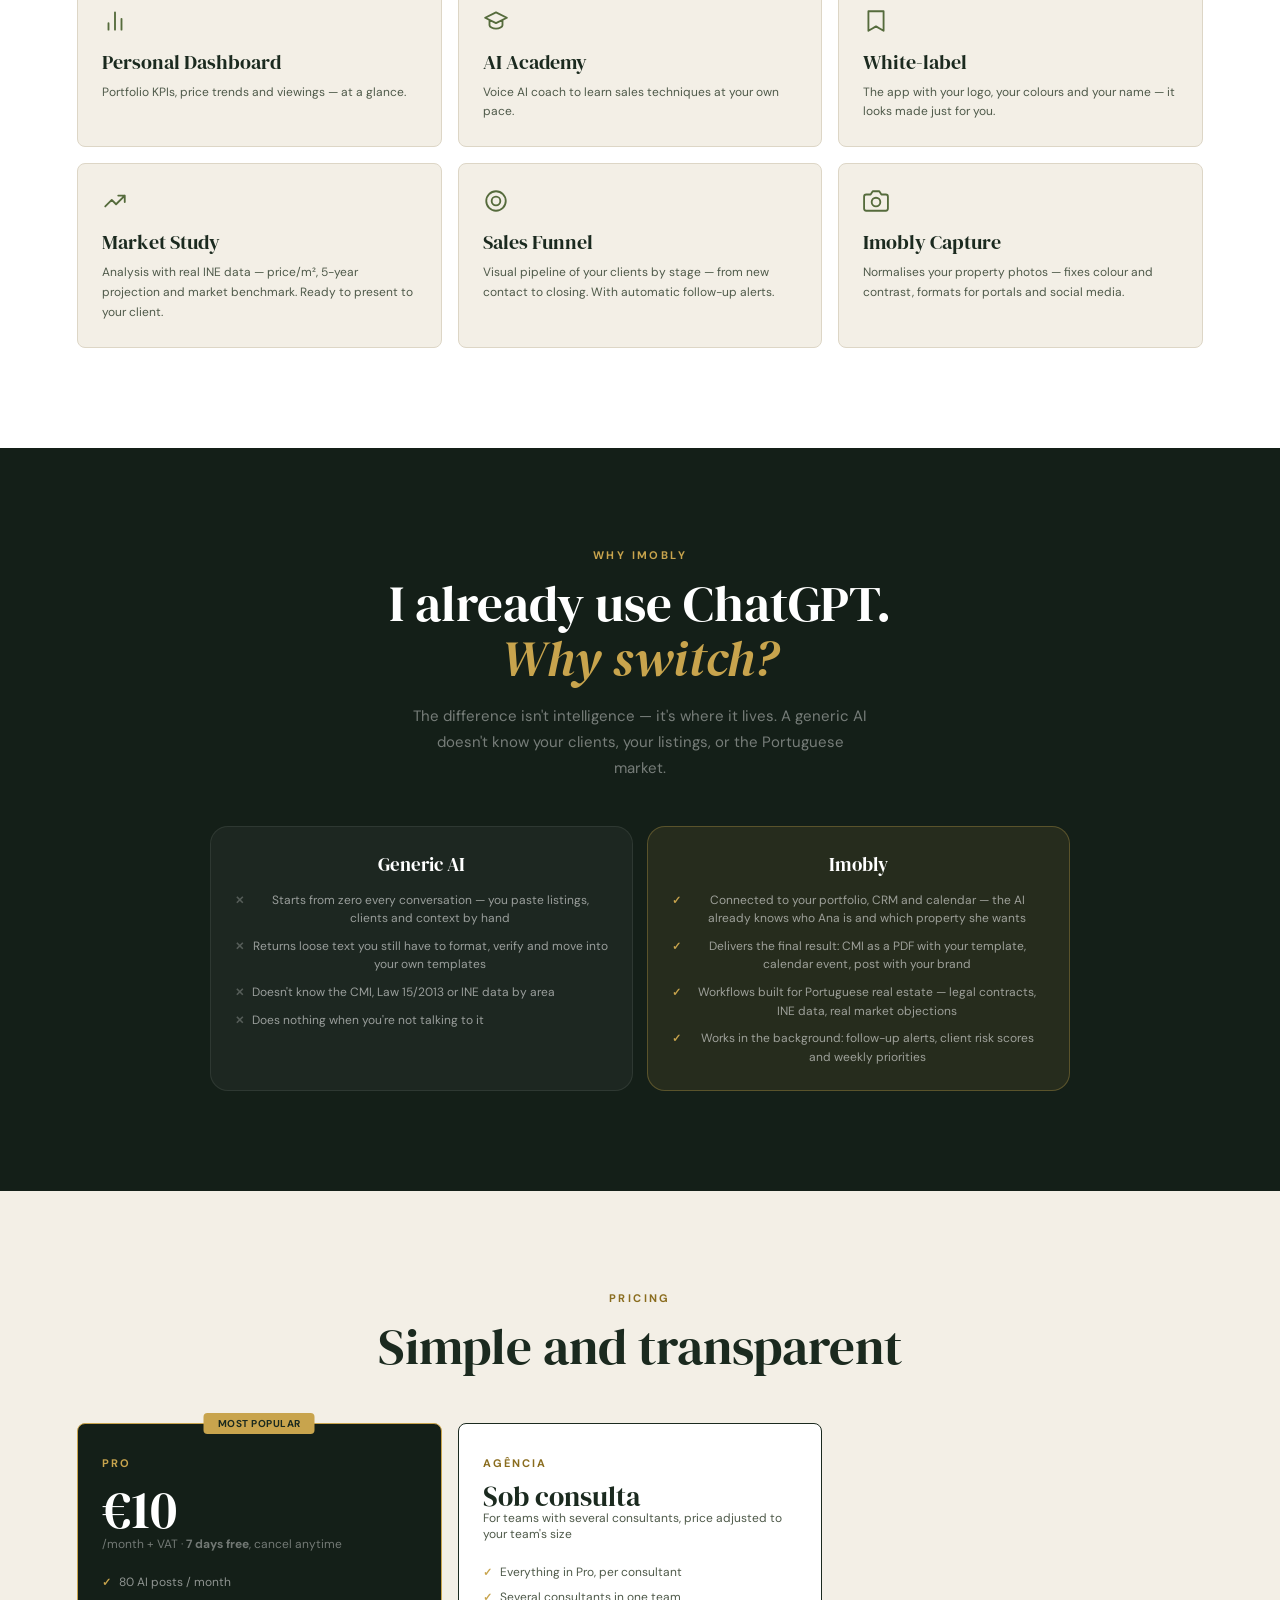
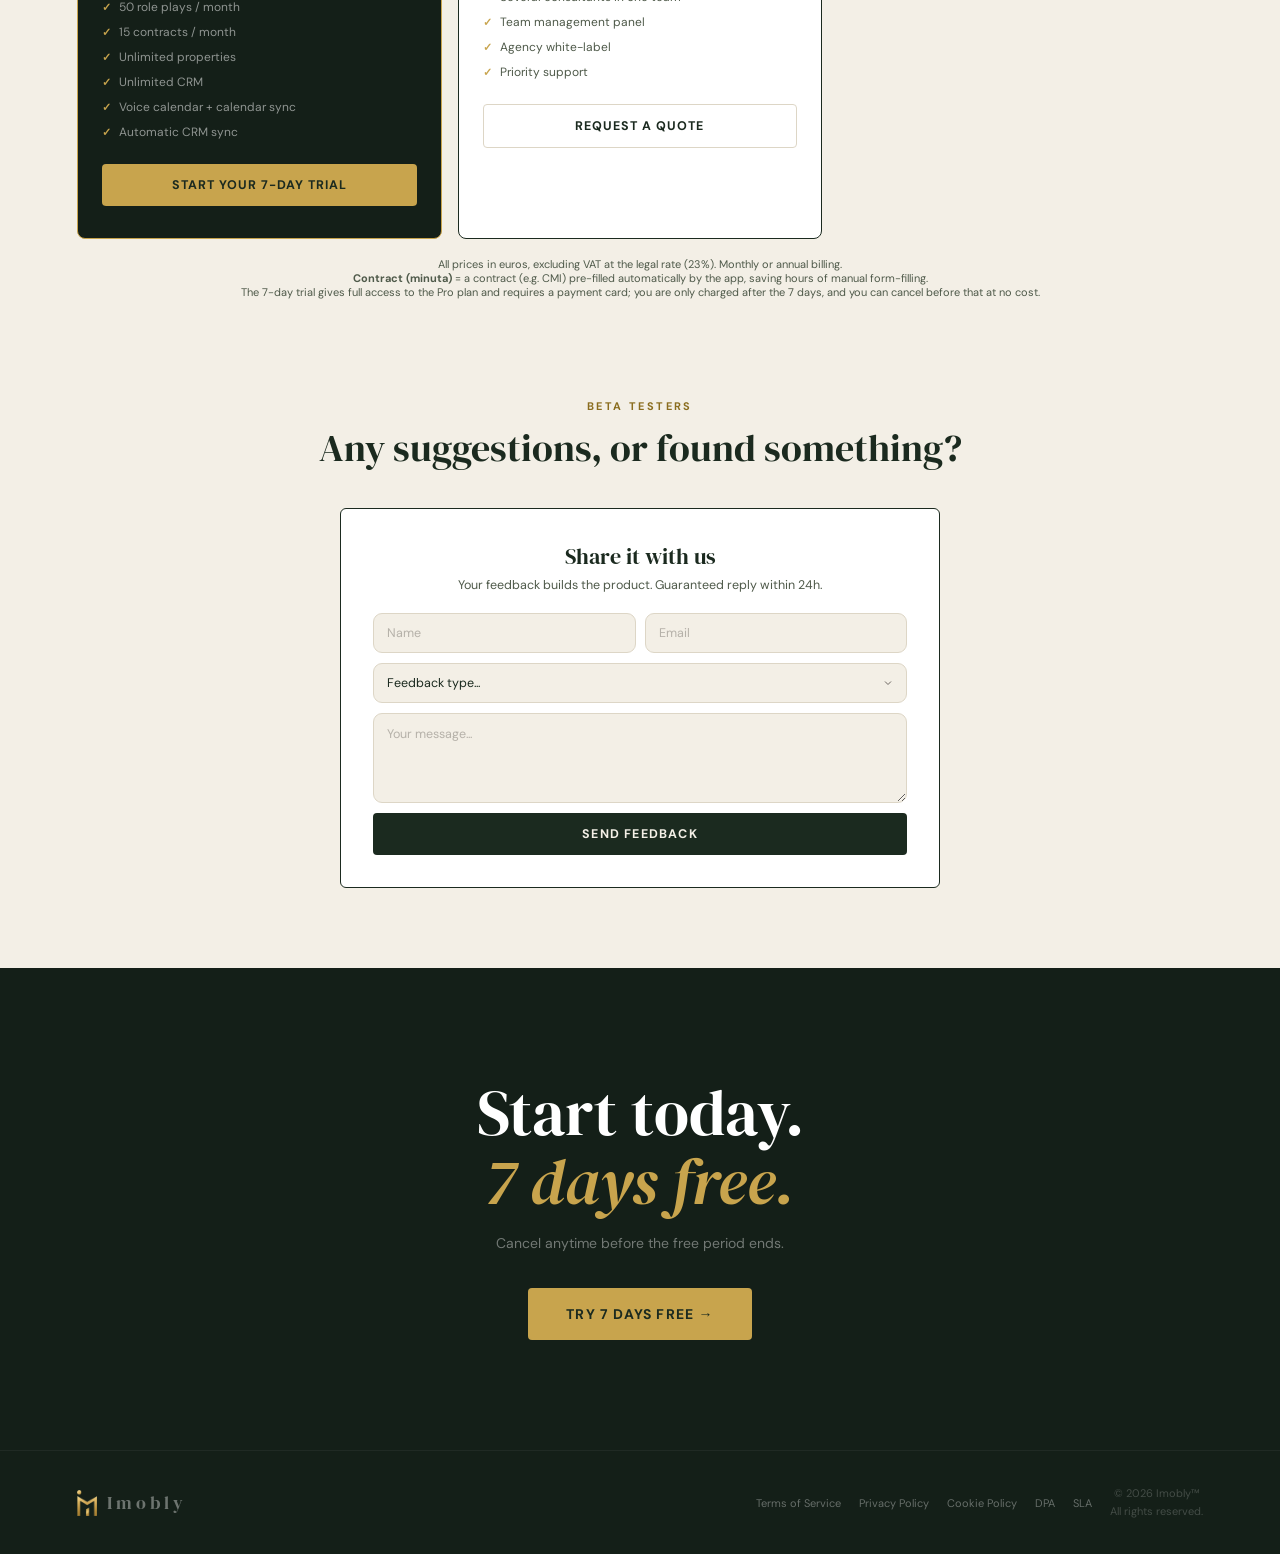
==== commit 36aa2b72: "Reapply "Auditoria pré-lançamento: og:image 1200x630, twitter card, robots.txt, sitemap.xml, headers" ====
--- a/index.html
+++ b/index.html
@@ -7,7 +7,17 @@
 <meta property="og:title" content="Imobly — A plataforma IA para consultores imobiliários">
 <meta property="og:description" content="Role Play IA, minutas automáticas e agenda por voz. Os primeiros 100 a subscrever o plano Pro anual ganham 3 meses extra, grátis.">
 <meta property="og:url" content="https://imobly.pt">
-<meta property="og:image" content="https://imobly.pt/imobly-logo.png">
+<meta property="og:type" content="website">
+<meta property="og:site_name" content="Imobly">
+<meta property="og:locale" content="pt_PT">
+<meta property="og:image" content="https://imobly.pt/og-imobly.jpg">
+<meta property="og:image:width" content="1200">
+<meta property="og:image:height" content="630">
+<meta property="og:image:alt" content="Imobly — O seu assistente, a sua marca">
+<meta name="twitter:card" content="summary_large_image">
+<meta name="twitter:title" content="Imobly — A plataforma IA para consultores imobiliários">
+<meta name="twitter:image" content="https://imobly.pt/og-imobly.jpg">
+<meta name="theme-color" content="#1B2A1F">
 <link rel="canonical" href="https://imobly.pt">
 <meta name="description" content="Role Play IA, minutas automáticas e agenda por voz. Os primeiros 100 a subscrever o plano Pro anual ganham 3 meses extra, grátis.">
 <link rel="icon" type="image/png" sizes="512x512" href="/favicon-512.png">
@@ -324,6 +334,7 @@
         <div class="wl-t" data-i18n="wlT">Prefere ajuda a começar?</div>
         <div class="wl-s" data-i18n="wlS">Deixe os seus dados e a nossa equipa ajuda-o a configurar a sua conta Imobly, sem compromisso.</div>
         <div class="wl-form">
+          <input type="text" id="wl-hp" name="website" tabindex="-1" autocomplete="off" aria-hidden="true" style="position:absolute;left:-9999px;width:1px;height:1px;opacity:0">
           <input class="inp" id="wl-nome" data-i18n-ph="phNome" placeholder="O seu nome" type="text">
           <input class="inp" id="wl-email" data-i18n-ph="phEmail" placeholder="Email profissional *" type="email" required>
           <div class="row2">
@@ -572,6 +583,7 @@
       <div class="fb-s" data-i18n="fbS">O seu feedback constrói o produto. Resposta garantida em 24h.</div>
       <div class="fb-form">
         <div class="row2">
+          <input type="text" id="fb-hp" name="website" tabindex="-1" autocomplete="off" aria-hidden="true" style="position:absolute;left:-9999px;width:1px;height:1px;opacity:0">
           <input class="inp" id="fb-nome" data-i18n-ph="phNome2" placeholder="Nome" type="text">
           <input class="inp" id="fb-email" placeholder="Email" type="email">
         </div>
@@ -617,7 +629,10 @@
 const SUPA_KEY = 'sb_publishable_ZDAiwggjZVEOiTQcl0lAIg_onvyVBHn';
 const supa = window.supabase.createClient(SUPA_URL, SUPA_KEY);
 
+const PAGE_T0 = Date.now();
+function _bot(id){ return document.getElementById(id).value || (Date.now()-PAGE_T0) < 2500; }
 async function submeterLista() {
+  if (_bot("wl-hp")) { document.getElementById("wl-form-area").style.display="none"; document.getElementById("wl-ok").style.display="block"; return; }
   const email = document.getElementById('wl-email').value.trim();
   if (!email) { alert(L('emailObg')); return; }
   const btn = document.getElementById('wl-btn');
@@ -634,6 +649,7 @@
 }
 
 async function submeterFeedback() {
+  if (_bot("fb-hp")) { document.querySelector(".fb-form").style.display="none"; document.getElementById("fb-ok").style.display="block"; return; }
   const msg = document.getElementById('fb-msg').value.trim();
   if (!msg) { alert(L('msgObg')); return; }
   const btn = document.querySelector('.fb-btn');
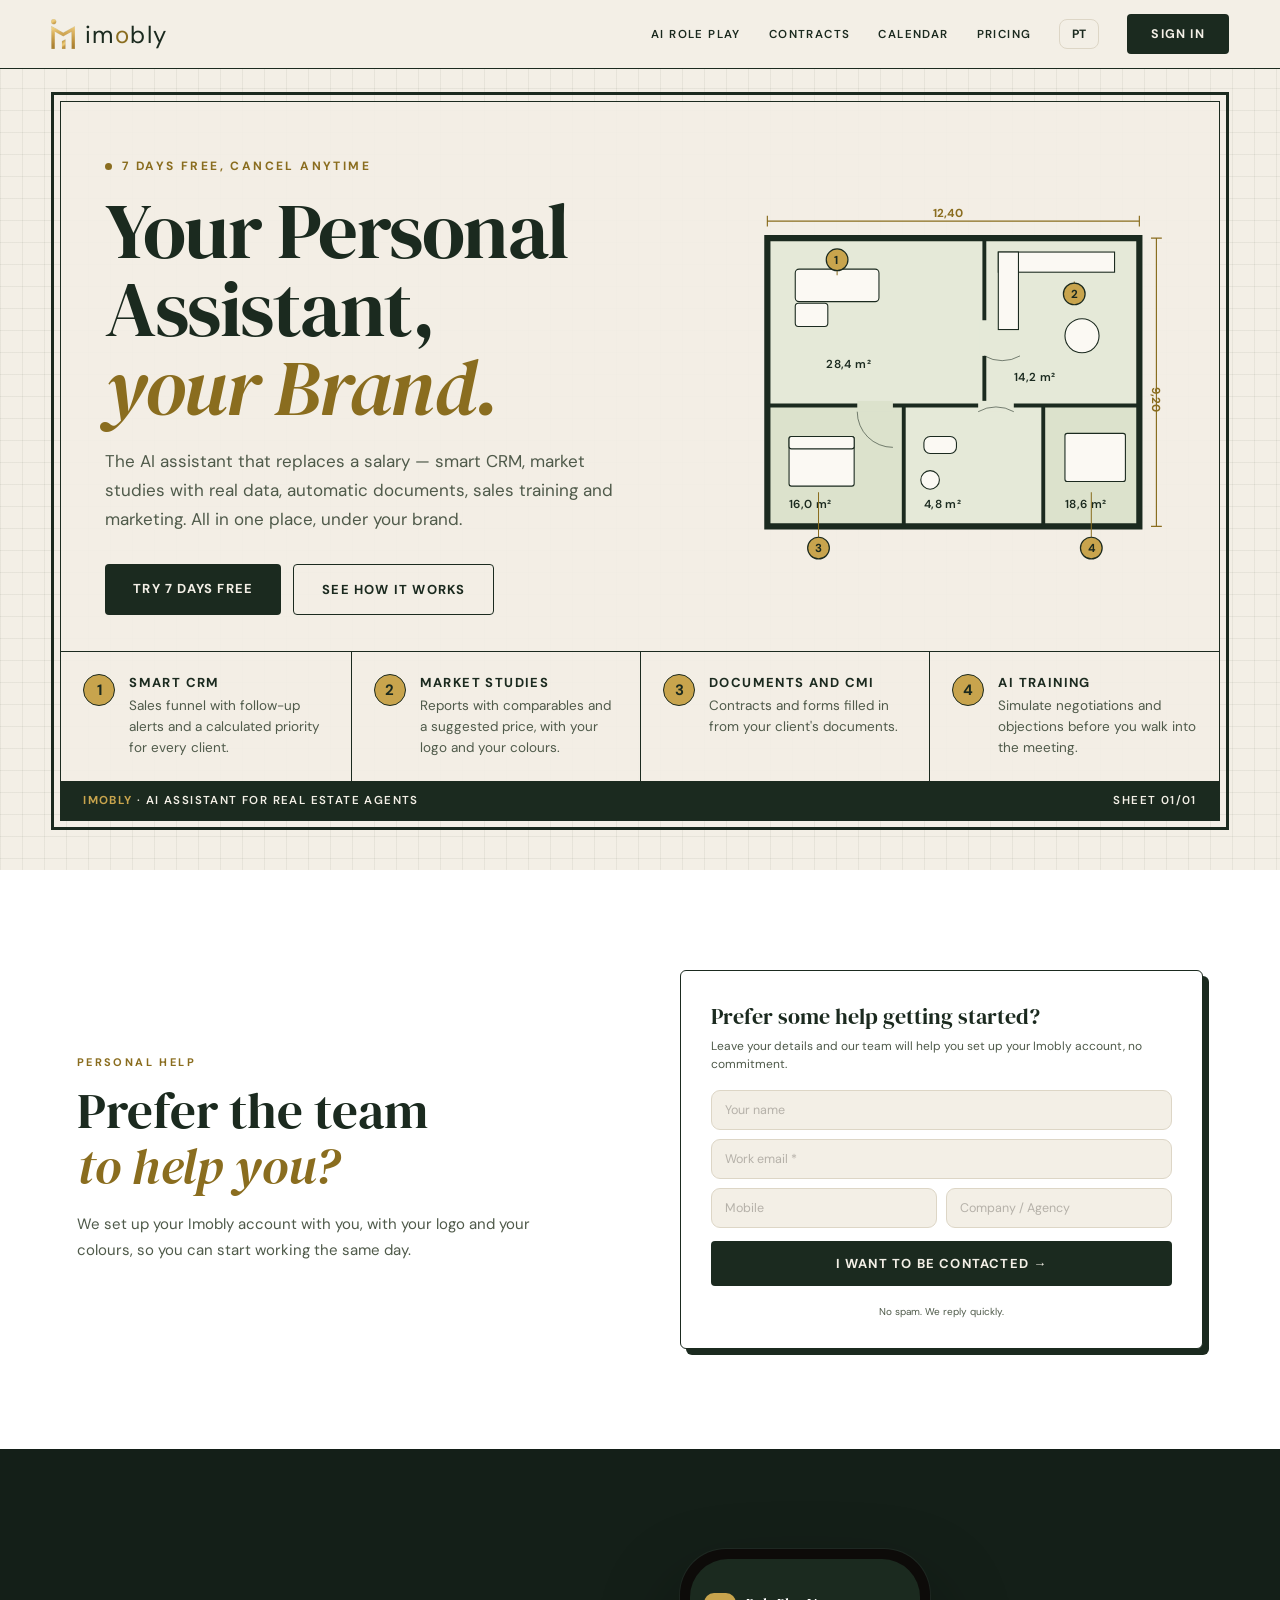
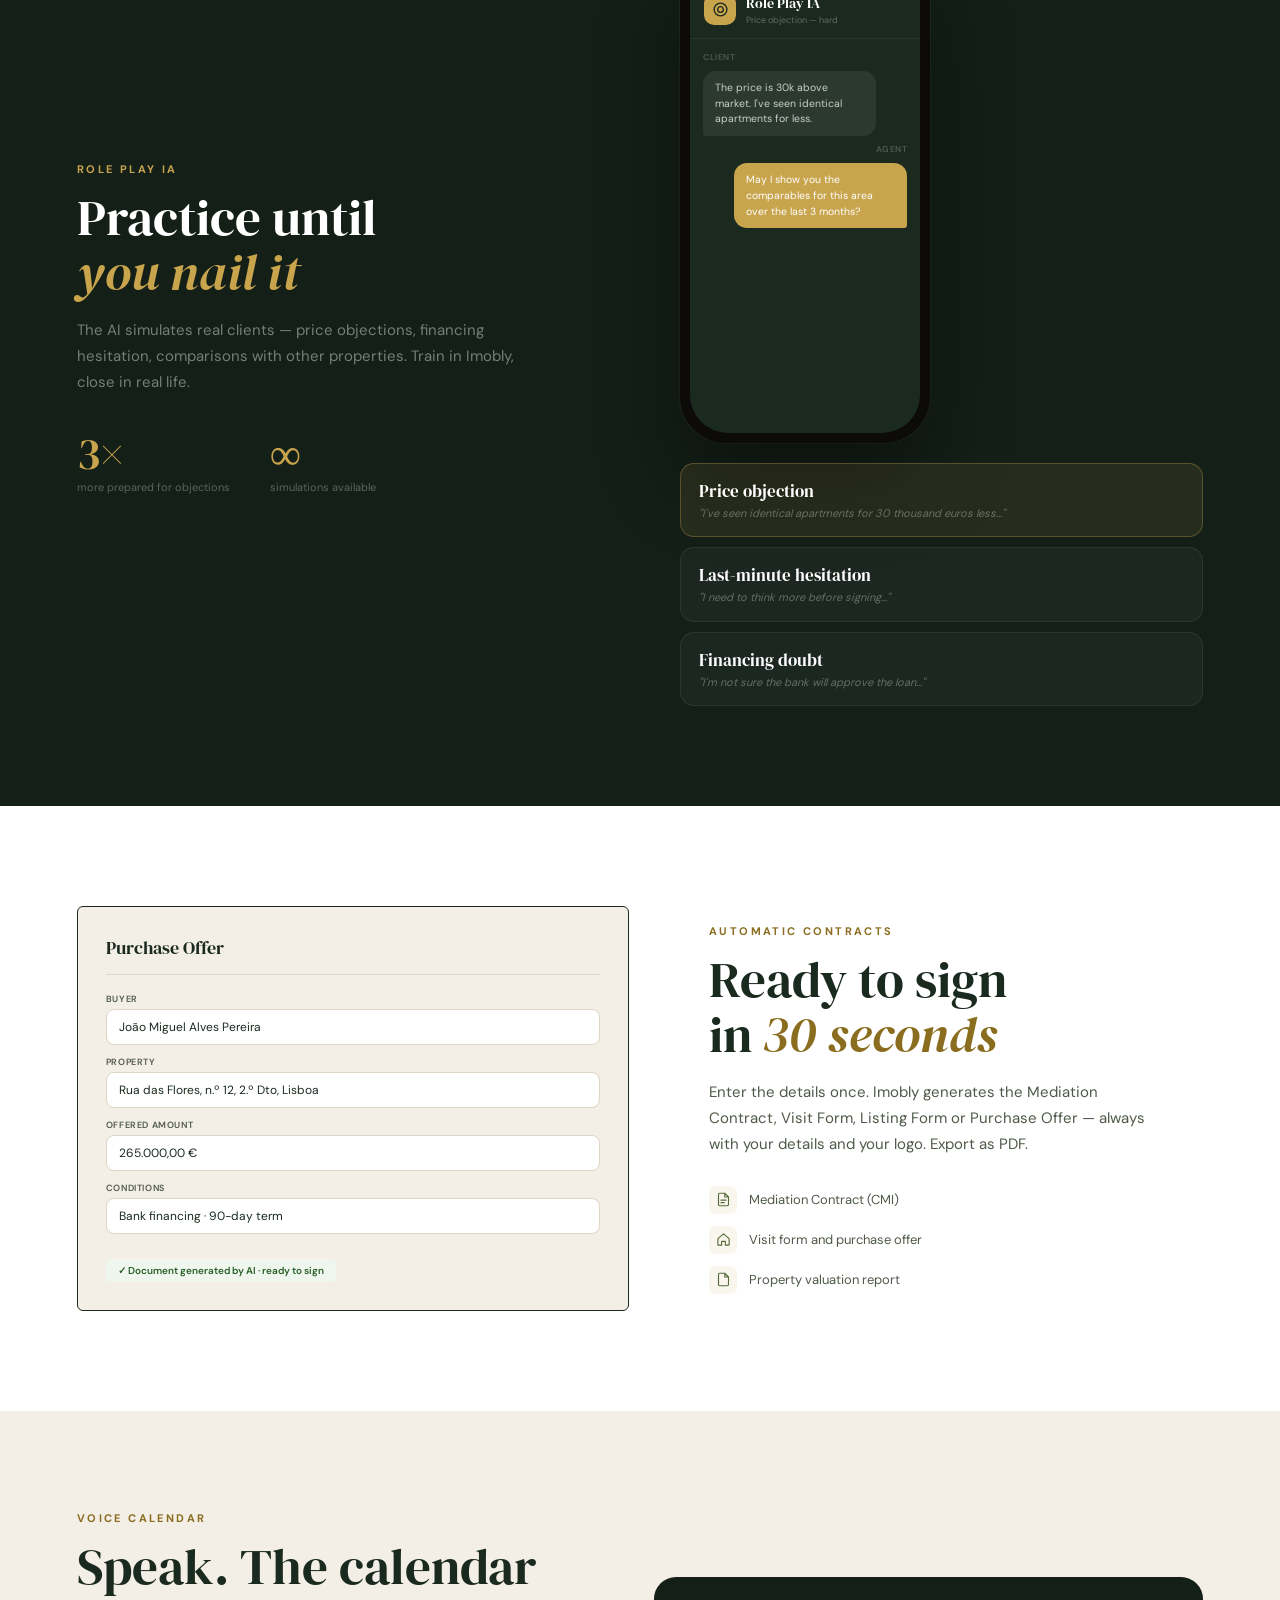
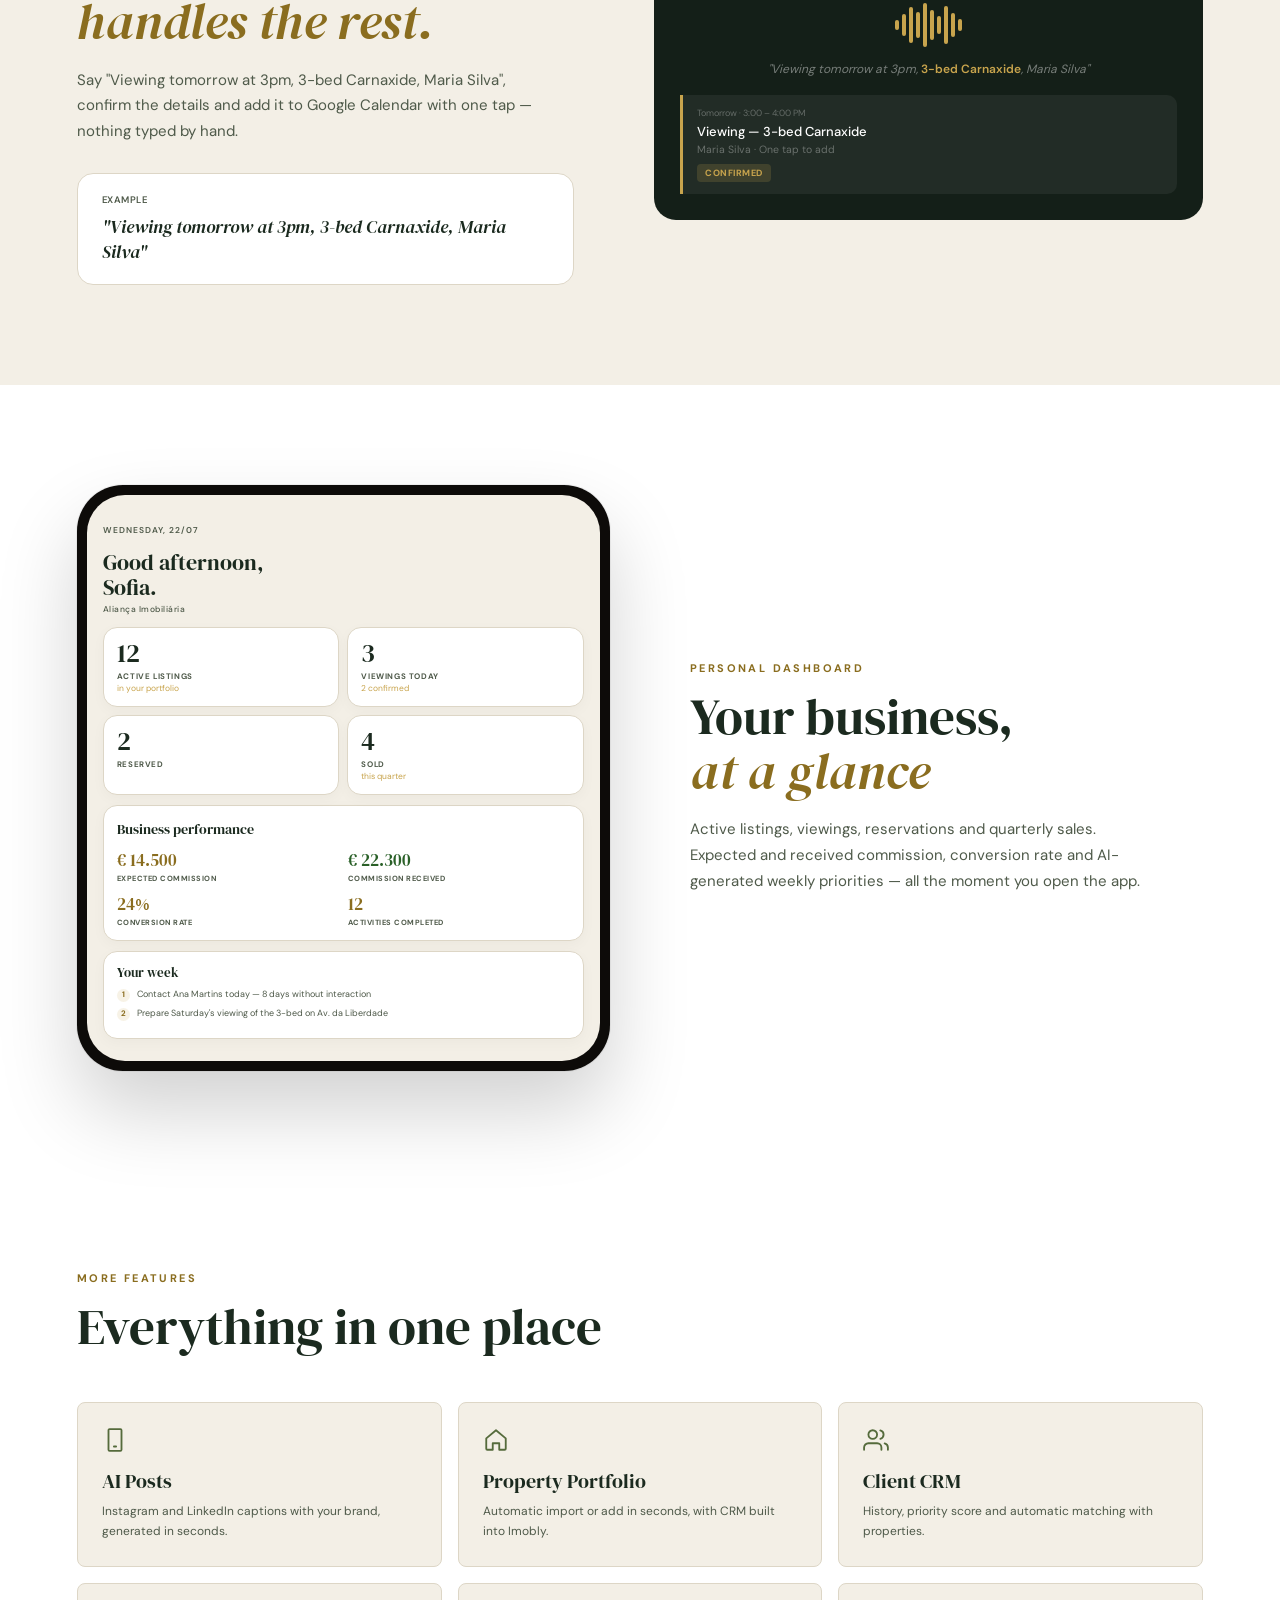
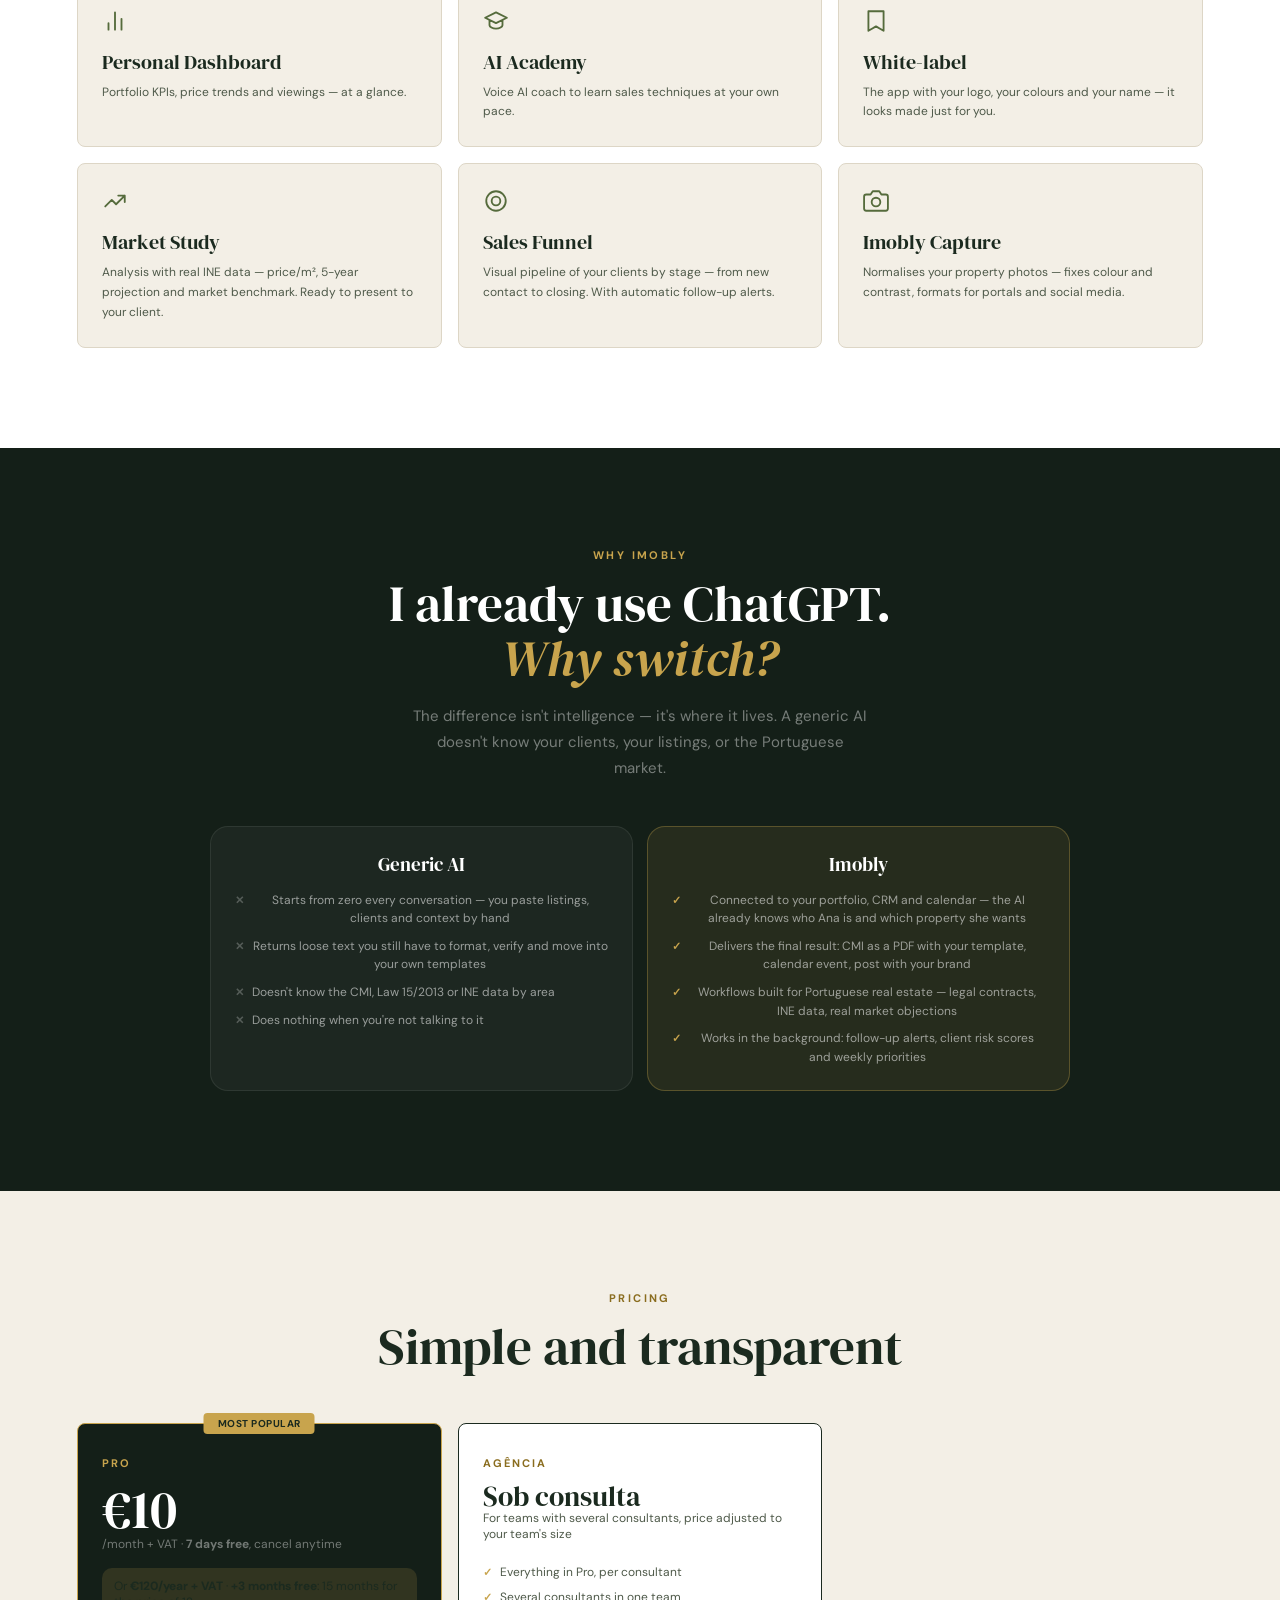
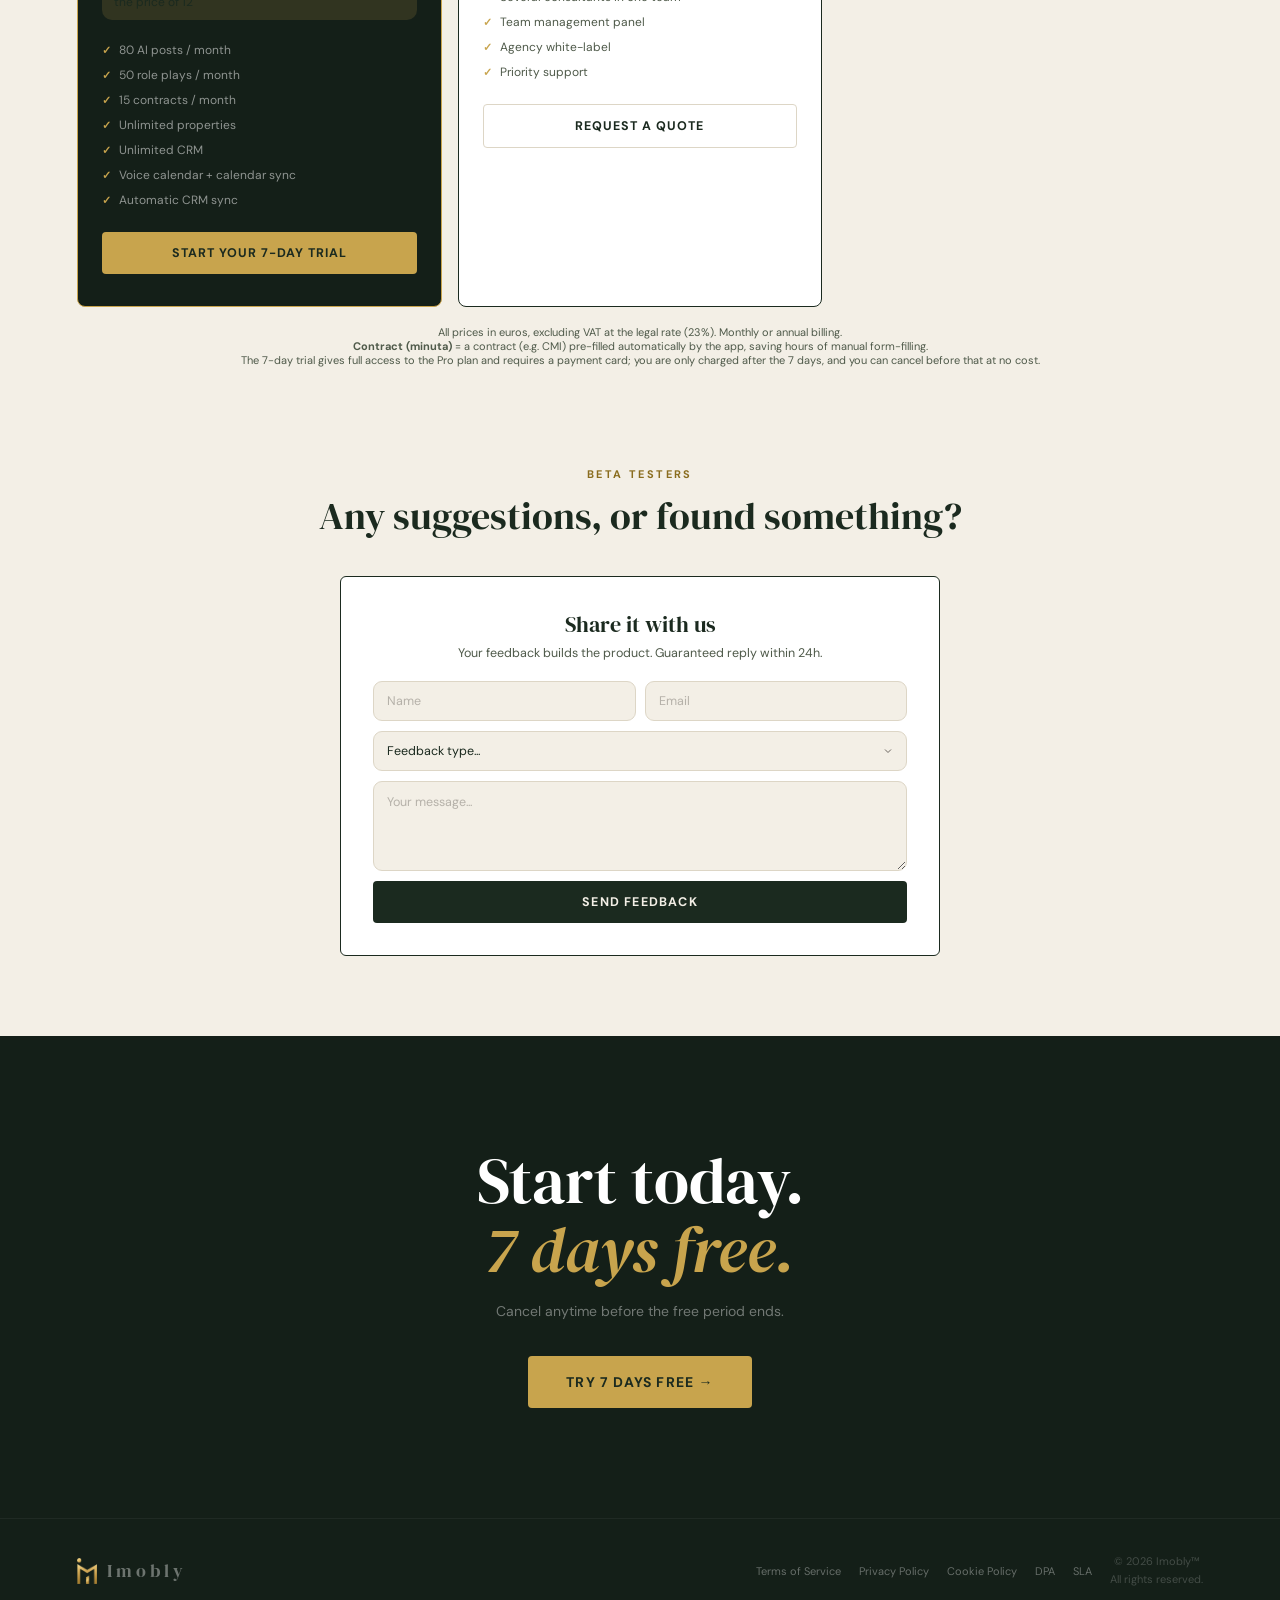
==== commit a97ab769: "Landing: oferta anual +3 meses grátis no cartão Pro" ====
--- a/index.html
+++ b/index.html
@@ -545,6 +545,7 @@
       <div class="pcn">Pro</div>
       <div class="pcp">€10</div>
       <div class="pcpe" data-i18n="pProE">/mês + IVA · <strong>7 dias grátis</strong>, cancele quando quiser</div>
+      <div class="pcpe" style="margin-top:-6px;padding:10px 12px;border-radius:10px;background:rgba(200,164,77,.16);color:inherit" data-i18n="pAnual">Ou <strong>€120/ano + IVA</strong> · <strong>+3 meses grátis</strong>: 15 meses pelo preço de 12</div>
       <ul class="pcl">
         <li data-i18n="pp1">80 posts IA / mês</li>
         <li data-i18n="pp2">50 role plays / mês</li>
@@ -634,7 +635,7 @@
 async function submeterLista() {
   if (_bot("wl-hp")) { document.getElementById("wl-form-area").style.display="none"; document.getElementById("wl-ok").style.display="block"; return; }
   const email = document.getElementById('wl-email').value.trim();
-  if (!email) { alert(L('emailObg')); return; }
+  if (!email || !/^[^\s@]+@[^\s@]+\.[^\s@]{2,}$/.test(email)) { alert(L('emailObg')); return; }
   const btn = document.getElementById('wl-btn');
   btn.disabled = true; btn.textContent = L('aGuardar');
   const { error } = await supa.from('lista_espera').insert({
@@ -766,7 +767,7 @@
 cpI3:"Workflows built for Portuguese real estate — legal contracts, INE data, real market objections",
 cpI4:"Works in the background: follow-up alerts, client risk scores and weekly priorities",
 prEy:"Pricing", prH2:"Simple and transparent",
-pPop:"Most popular", pProE:"/month + VAT · <strong>7 days free</strong>, cancel anytime",
+pPop:"Most popular", pProE:"/month + VAT · <strong>7 days free</strong>, cancel anytime", pAnual:"Or <strong>€120/year + VAT</strong> · <strong>+3 months free</strong>: 15 months for the price of 12",
 pp1:"80 AI posts / month", pp2:"50 role plays / month", pp3:"15 contracts / month", pp4:"Unlimited properties", pp5:"Unlimited CRM", pp6:"Voice calendar + calendar sync", pp7:"Automatic CRM sync",
 pProBtn:"Start your 7-day trial",
 pAgE:"For teams with several consultants, price adjusted to your team's size",
